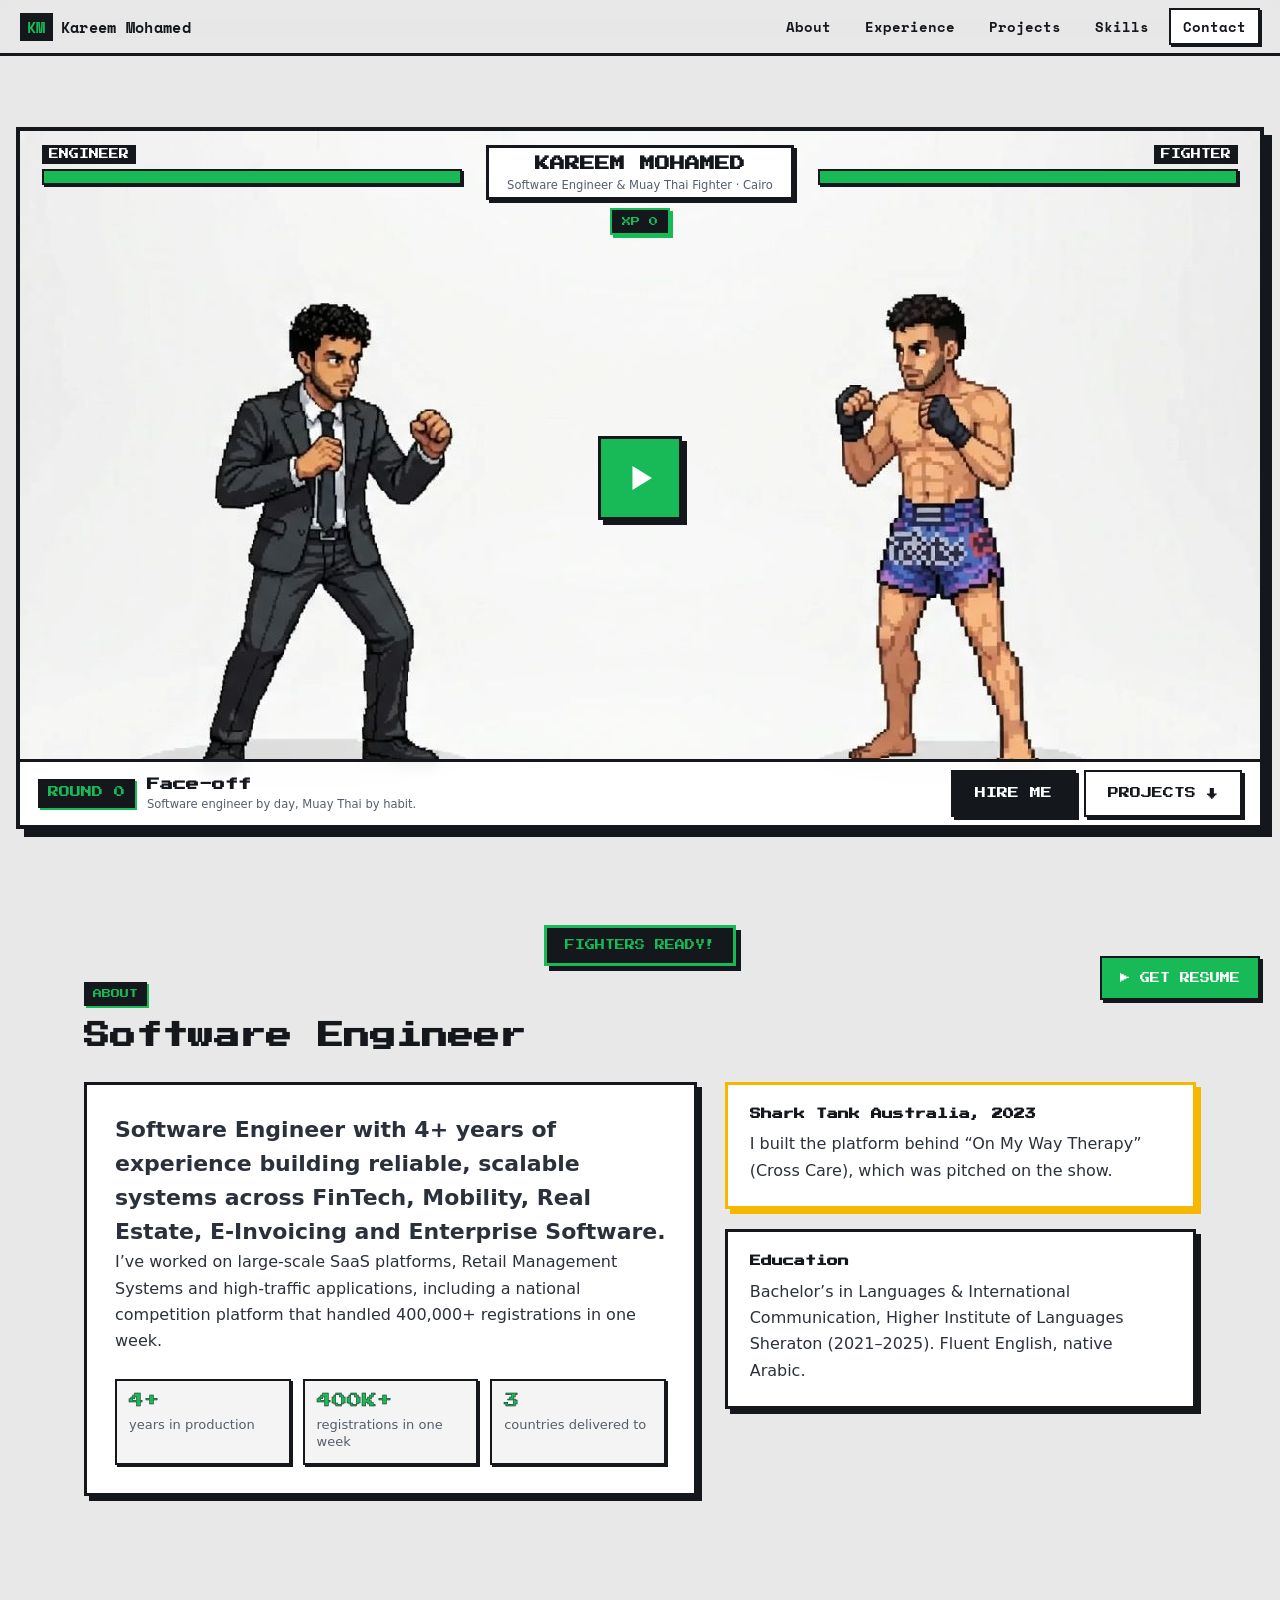
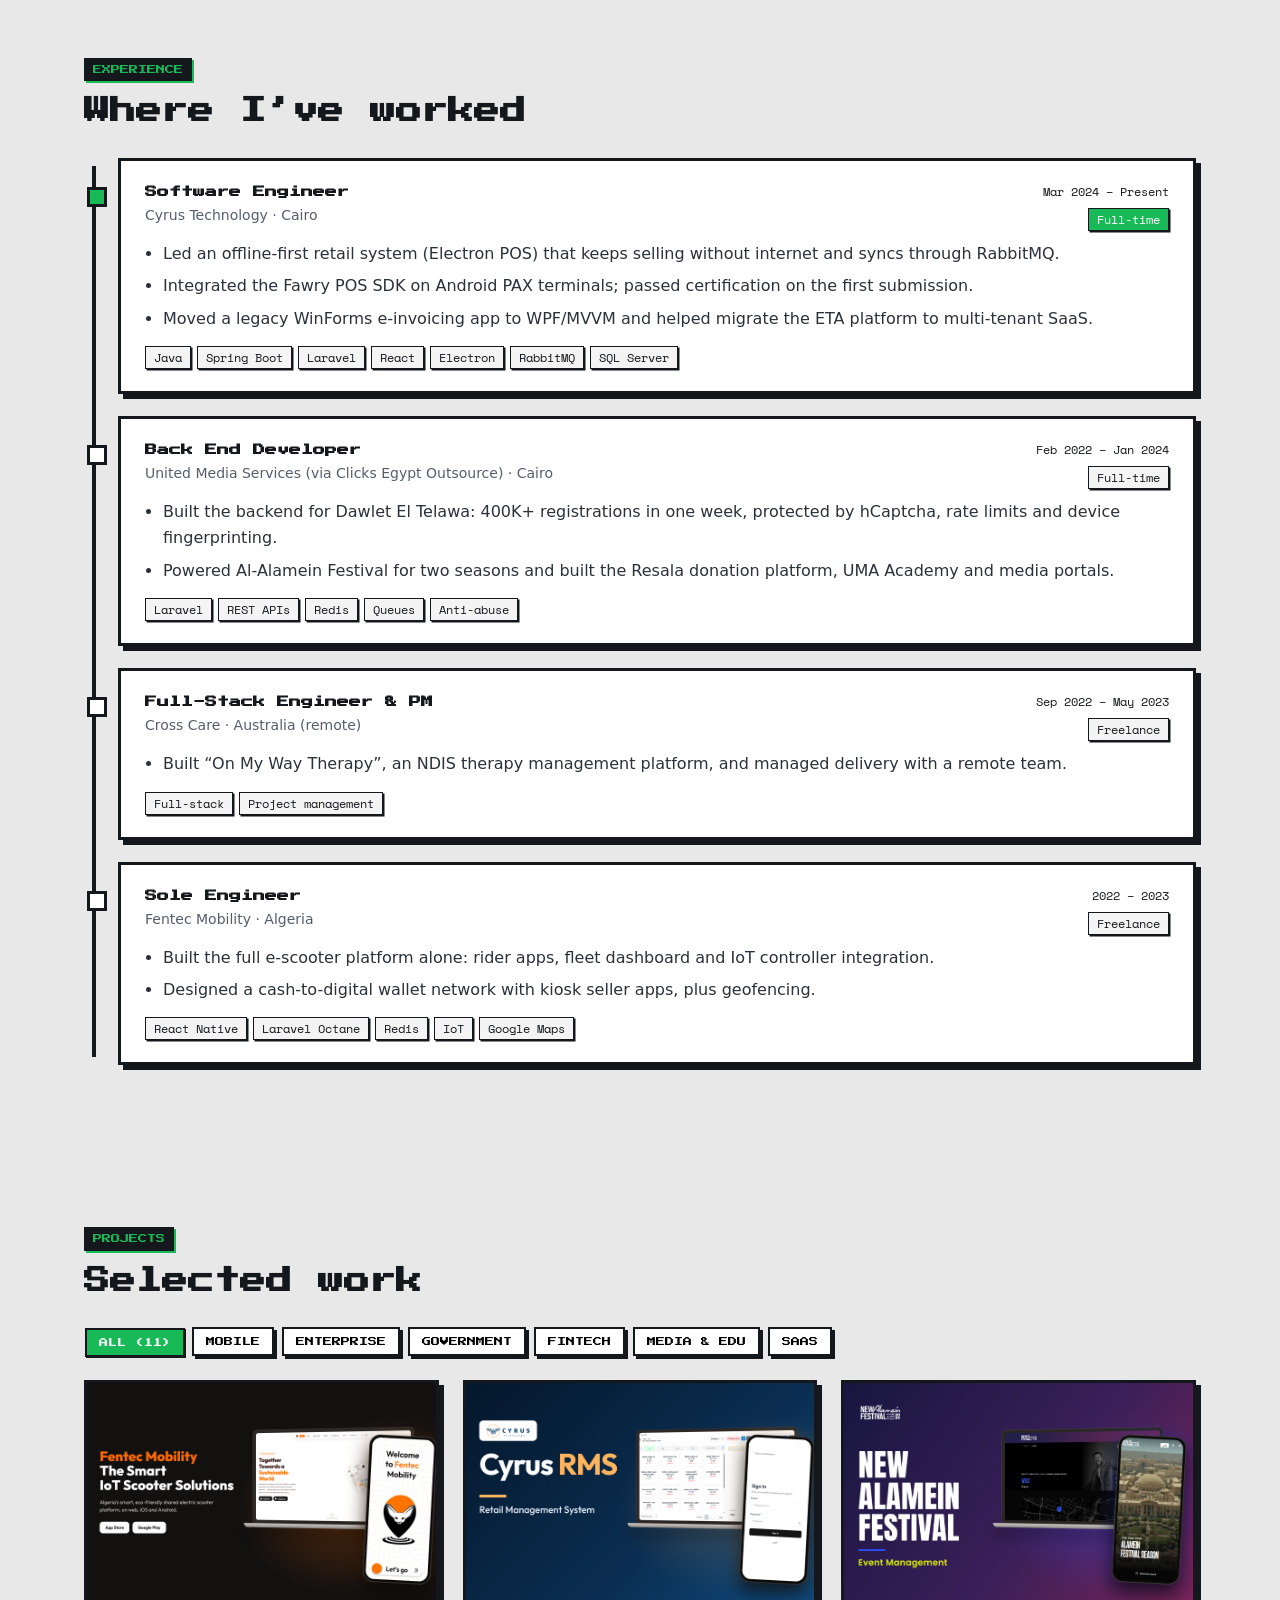
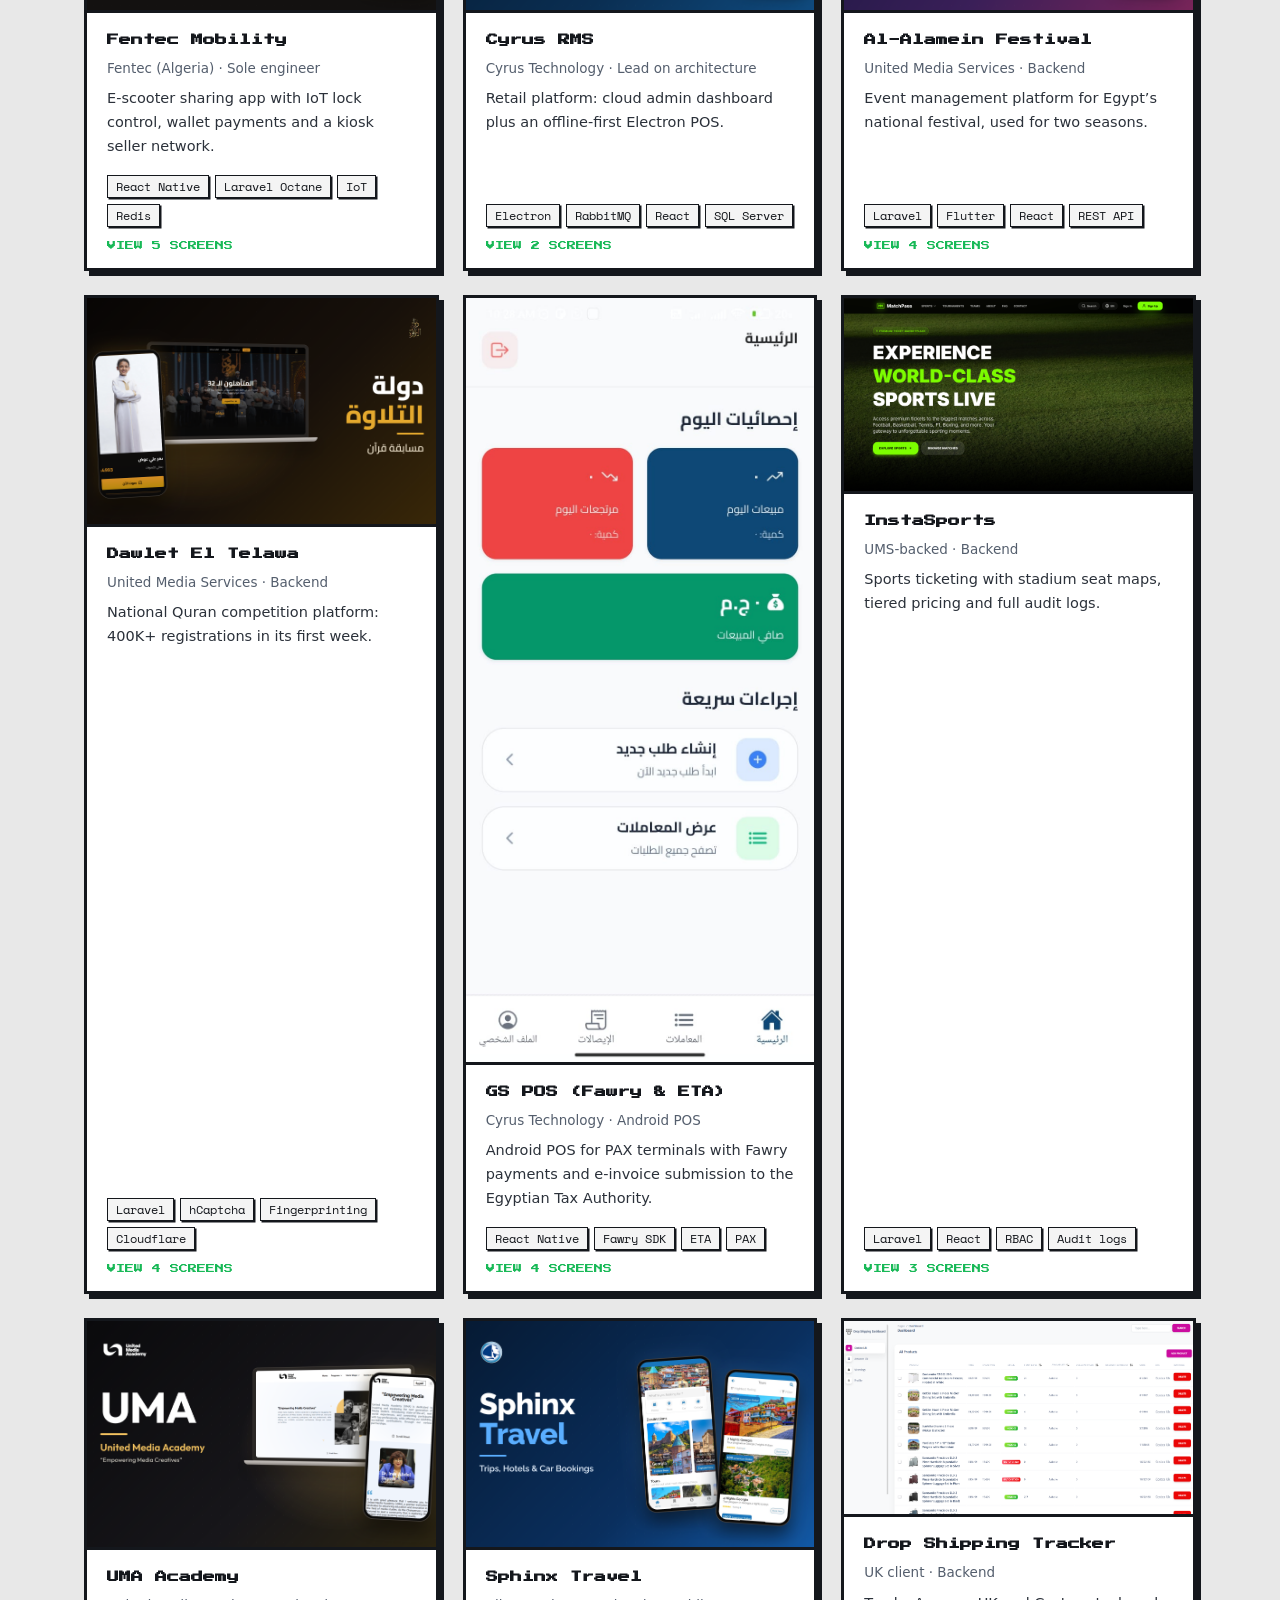
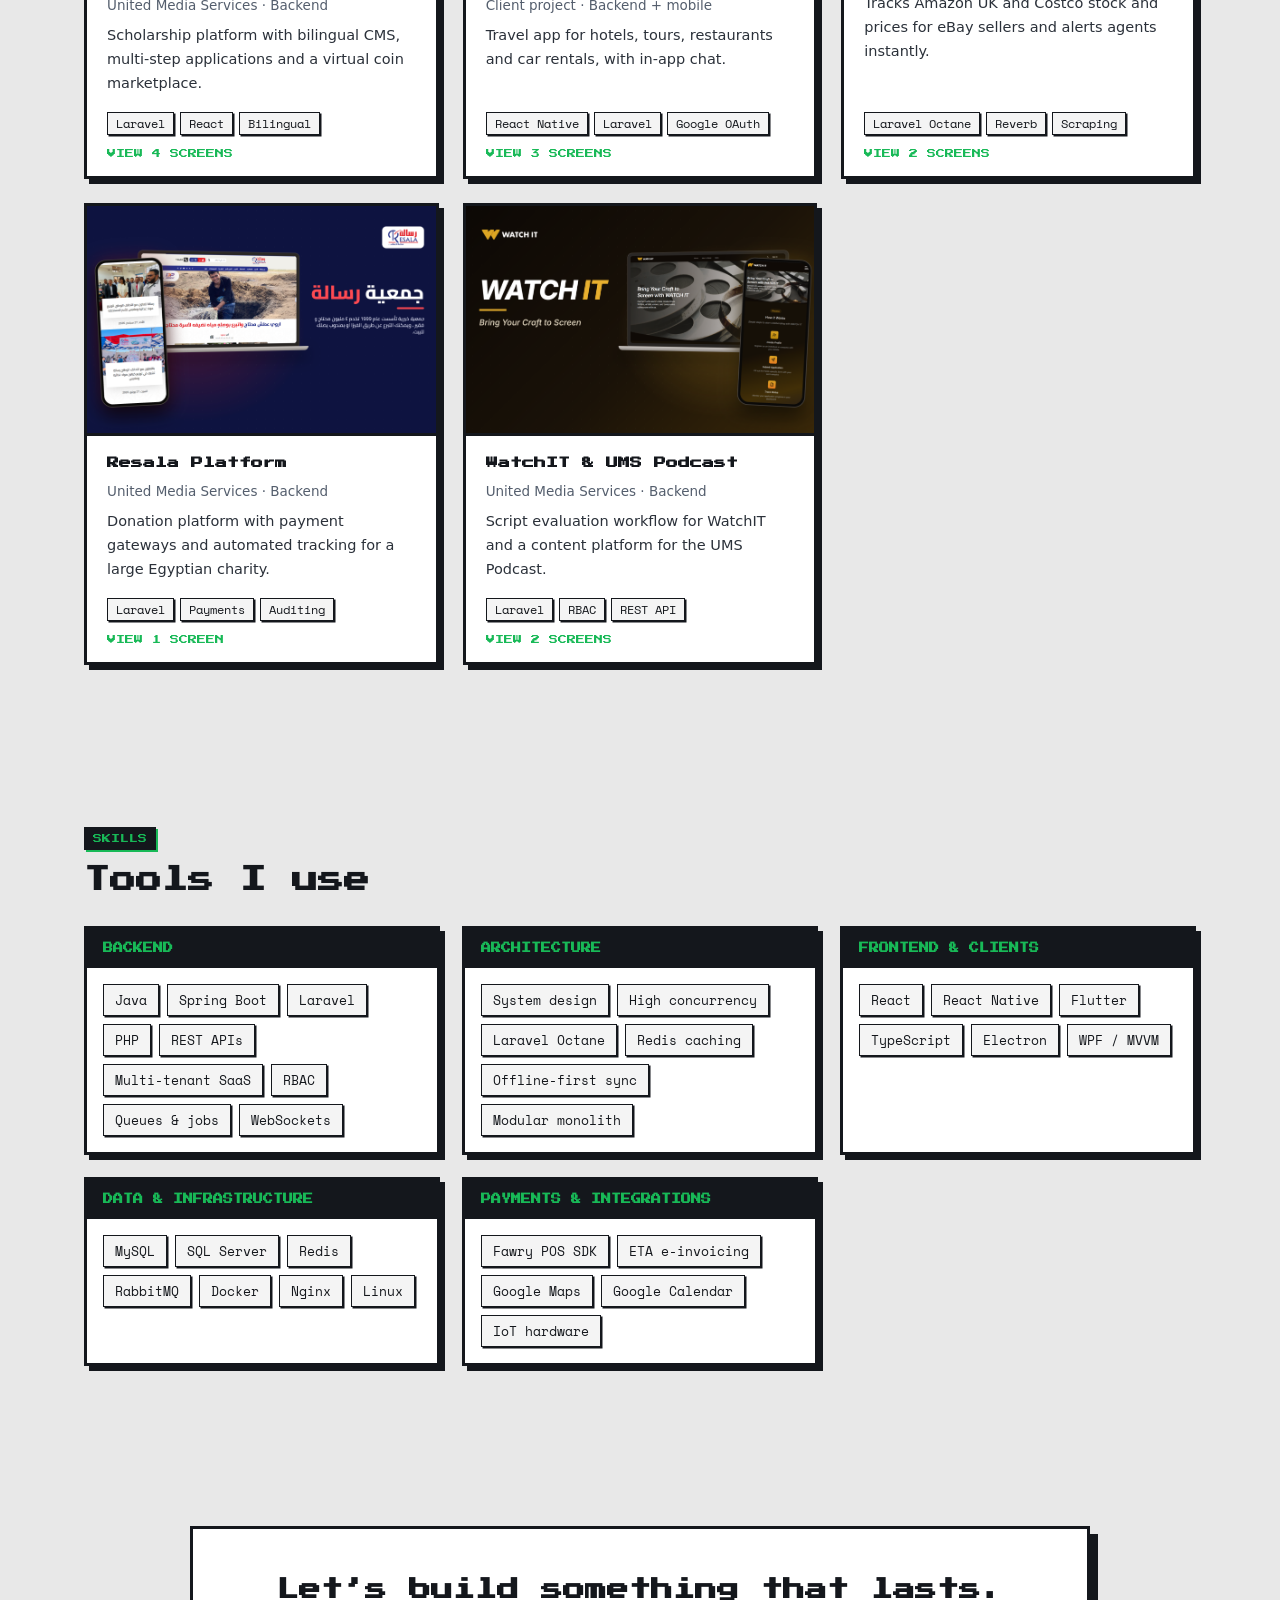
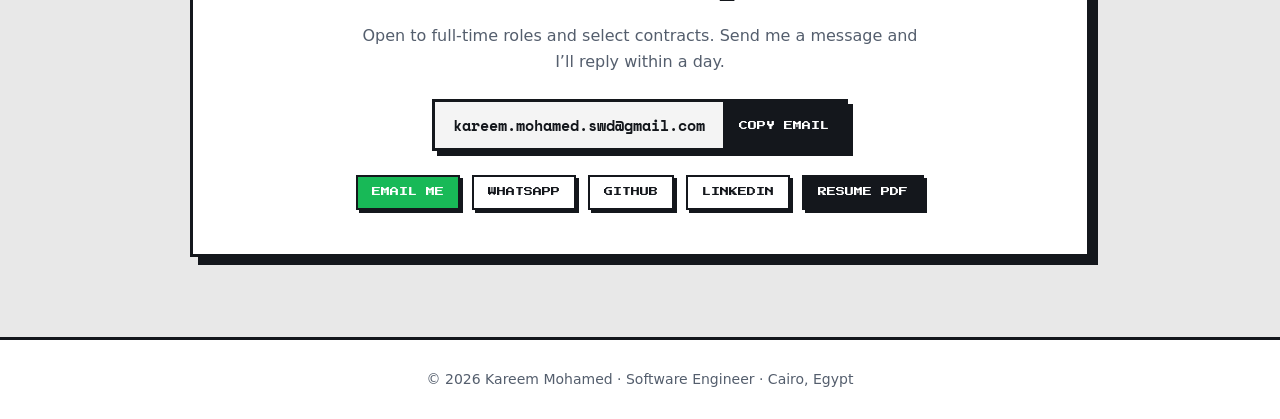
==== index.html @ d6235624 "first commit" ====
<!DOCTYPE html>
<html lang="en">
<head>
<meta charset="utf-8">
<meta name="viewport" content="width=device-width, initial-scale=1">
<title>Kareem Mohamed — Software Engineer</title>
<meta name="description" content="Kareem Mohamed — Software Engineer in Cairo. 4+ years building high-concurrency, offline-first, FinTech and SaaS systems.">
<meta property="og:type" content="website">
<meta property="og:title" content="Kareem Mohamed — Software Engineer">
<meta property="og:description" content="Reliable, scalable systems across FinTech, Mobility, E-Invoicing and Enterprise Software.">
<meta property="og:image" content="assets/thumbnails/fentec.png">
<meta name="twitter:card" content="summary_large_image">
<link rel="icon" href="data:image/svg+xml,%3Csvg xmlns='http://www.w3.org/2000/svg' viewBox='0 0 32 32'%3E%3Crect width='32' height='32' fill='%2314171c'/%3E%3Ctext x='16' y='22' font-size='16' font-family='monospace' font-weight='bold' fill='%2318b957' text-anchor='middle'%3EKM%3C/text%3E%3C/svg%3E">
<link rel="preconnect" href="https://fonts.googleapis.com">
<link rel="preconnect" href="https://fonts.gstatic.com" crossorigin>
<link href="https://fonts.googleapis.com/css2?family=Press+Start+2P&family=Space+Mono:wght@400;700&display=swap" rel="stylesheet">
<link rel="stylesheet" href="css/style.css">
</head>
<body>

<nav>
  <div class="nav-in">
    <a class="brand" href="#hero"><i>KM</i>Kareem Mohamed</a>
    <div class="links" id="links">
      <a href="#about">About</a><a href="#experience">Experience</a><a href="#projects">Projects</a><a href="#skills">Skills</a><a href="#contact">Contact</a>
    </div>
    <button class="menu-btn" id="menuBtn" aria-expanded="false" aria-controls="links">Menu</button>
  </div>
  <i id="prog"></i>
</nav>

<a id="fab" class="btn" href="Kareem_Mohamed_Resume.pdf" target="_blank" rel="noopener noreferrer">▶ GET RESUME</a>

<header class="hero" id="hero">
  <div class="screen" id="screen">
    <canvas id="cv" width="1280" height="720" aria-label="Pixel-art fight between a suited engineer and a Muay Thai fighter"></canvas>
    <canvas id="fx" width="1280" height="720"></canvas>
    <div class="loader" id="loader">
      <div class="loader-t px">LOADING ASSETS...</div>
      <div class="loader-bar"><i id="loaderFill"></i></div>
      <div class="loader-n px" id="loaderCount">0 / 70 FRAMES (0%)</div>
    </div>
    <div class="ov-top px">
      <div class="fh"><span class="hud-name">ENGINEER</span><div class="hb"><i id="he"></i></div></div>
      <div class="mid"><div class="char-title"><b>KAREEM MOHAMED</b><small>Software Engineer &amp; Muay Thai Fighter · Cairo</small></div><div class="xp px" id="xp">XP 0</div></div>
      <div class="fh r"><span class="hud-name">FIGHTER</span><div class="hb"><i id="hf"></i></div></div>
    </div>
    <button class="play" id="go" disabled aria-label="Start fight"><svg viewBox="0 0 24 24" aria-hidden="true"><path d="M7 4v16l13-8z" fill="currentColor"/></svg></button>
    <div class="deck">
      <div class="deck-story">
        <div class="round px" id="tag">READY</div>
        <div>
          <h2 class="story-t px" id="ct">Two sides. One person.</h2>
          <p class="story-d" id="cp">Press play to start the fight, or click the fighters.</p>
        </div>
      </div>
      <div class="deck-actions">
        <a class="btn dark" href="#contact">HIRE ME</a>
        <a class="btn alt" href="#projects">PROJECTS ↓</a>
      </div>
    </div>
  </div>
</header>
<div id="toast" class="px" role="status"></div>

<section id="about">
  <div class="tag-h px">ABOUT</div>
  <h2 class="t px">Software Engineer</h2>
  <div class="about">
    <div class="panel">
      <p class="lead">Software Engineer with 4+ years of experience building reliable, scalable systems across FinTech, Mobility, Real Estate, E-Invoicing and Enterprise Software.</p>
      <p>I’ve worked on large-scale SaaS platforms, Retail Management Systems and high-traffic applications, including a national competition platform that handled 400,000+ registrations in one week.</p>
      <div class="stats">
        <div class="stat"><b>4+</b><span>years in production</span></div>
        <div class="stat"><b>400K+</b><span>registrations in one week</span></div>
        <div class="stat"><b>3</b><span>countries delivered to</span></div>
      </div>
    </div>
    <div class="side">
      <div class="panel gold">
        <h3 class="px">Shark Tank Australia, 2023</h3>
        <p>I built the platform behind “On My Way Therapy” (Cross Care), which was pitched on the show.</p>
      </div>
      <div class="panel">
        <h3 class="px">Education</h3>
        <p>Bachelor’s in Languages &amp; International Communication, Higher Institute of Languages Sheraton (2021–2025). Fluent English, native Arabic.</p>
      </div>
    </div>
  </div>
</section>

<section id="experience">
  <div class="tag-h px">EXPERIENCE</div>
  <h2 class="t px">Where I’ve worked</h2>
  <div class="tl" id="timeline"></div>
</section>

<section id="projects">
  <div class="tag-h px">PROJECTS</div>
  <h2 class="t px">Selected work</h2>
  <div class="filters" id="filters"></div>
  <div class="grid" id="grid"></div>
</section>

<section id="skills">
  <div class="tag-h px">SKILLS</div>
  <h2 class="t px">Tools I use</h2>
  <div class="skills" id="skillsBox"></div>
</section>

<section id="contact">
  <div class="contact">
    <h2 class="px">Let’s build something that lasts.</h2>
    <p>Open to full-time roles and select contracts. Send me a message and I’ll reply within a day.</p>
    <div class="copy"><span id="emailVal">kareem.mohamed.swd@gmail.com</span><button id="copyBtn" onclick="copyEmail()">COPY EMAIL</button></div>
    <div class="cl">
      <a class="btn" href="mailto:kareem.mohamed.swd@gmail.com">EMAIL ME</a>
      <a class="btn alt" href="https://wa.me/201550552371" target="_blank" rel="noopener noreferrer">WHATSAPP</a>
      <a class="btn alt" href="https://github.com/kareem-kairossol-io" target="_blank" rel="noopener noreferrer">GITHUB</a>
      <a class="btn alt" href="https://linkedin.com/in/kareem-mohamed-b3b676261" target="_blank" rel="noopener noreferrer">LINKEDIN</a>
      <a class="btn dark" href="Kareem_Mohamed_Resume.pdf" target="_blank" rel="noopener noreferrer">RESUME PDF</a>
    </div>
  </div>
</section>

<footer>© 2026 Kareem Mohamed · Software Engineer · Cairo, Egypt</footer>

<div class="ov" id="modal" role="dialog" aria-modal="true" aria-labelledby="mTitle">
  <div class="mb">
    <div class="mt"><h3 class="px" id="mTitle"></h3><button class="mx" aria-label="Close" onclick="closeModal()">X</button></div>
    <div class="mbody">
      <div class="gal"><button class="nv p" aria-label="Previous" onclick="step(-1)">◀</button><img id="mImg" alt=""><button class="nv n" aria-label="Next" onclick="step(1)">▶</button></div>
      <div class="cap"><div id="mCap"></div><span id="mCount"></span></div>
      <div class="md" id="mDetails"></div>
    </div>
  </div>
</div>

<script src="js/script.js"></script>
</body>
</html>
---- css/style.css ----
/* ==========================================================================
   CSS Variables & Design Tokens
   ========================================================================== */
:root {
  --paper: #e8e8e8;
  --card: #fff;
  --soft: #f4f4f4;
  --ink: #14171c;
  --ink2: #2b313a;
  --green: #18b957;
  --gold: #f5b700;
  --red: #e23b3b;
  --mut: #545e6d;
  --b: 3px solid var(--ink);
  --s: 5px 5px 0 var(--ink);
  --sl: 8px 8px 0 var(--ink);

  /* Custom Cursors */
  --cur: url("data:image/svg+xml,%3Csvg xmlns='http://www.w3.org/2000/svg' width='26' height='26' viewBox='0 0 26 26'%3E%3Cpath d='M3 2L3 19 7.8 14.8 10.8 22 14 20.6 11 13.6 17.4 13.6Z' fill='%2314171c' stroke='%23fff' stroke-width='1.6' stroke-linejoin='round'/%3E%3C/svg%3E") 3 2, auto;
  --cur-p: url("data:image/svg+xml,%3Csvg xmlns='http://www.w3.org/2000/svg' width='26' height='26' viewBox='0 0 26 26'%3E%3Cpath d='M3 2L3 19 7.8 14.8 10.8 22 14 20.6 11 13.6 17.4 13.6Z' fill='%2318b957' stroke='%2314171c' stroke-width='1.6' stroke-linejoin='round'/%3E%3C/svg%3E") 3 2, pointer;
  --cur-g: url("data:image/svg+xml,%3Csvg xmlns='http://www.w3.org/2000/svg' width='48' height='48' viewBox='0 0 48 48'%3E%3Cpath d='M12 24C10 12 18 5 28 6 38 7 43 15 42 25 41 34 35 38 28 38L16 38C14 34 12 30 12 24Z' fill='%232b7fff' stroke='%2314171c' stroke-width='2.5' stroke-linejoin='round'/%3E%3Cpath d='M15 21C8 19 4 26 8 31 10 33 14 32 17 30Z' fill='%231e5fc4' stroke='%2314171c' stroke-width='2.5' stroke-linejoin='round'/%3E%3Cpath d='M22 13C30 11 37 15 38 23' fill='none' stroke='%238fbcff' stroke-width='2.5' stroke-linecap='round'/%3E%3Crect x='15' y='38' width='15' height='8' rx='2' fill='%23fff' stroke='%2314171c' stroke-width='2.5'/%3E%3Cpath d='M15 42H30' stroke='%23f5b700' stroke-width='2.5'/%3E%3C/svg%3E") 26 20, crosshair;
  --cur-g2: url("data:image/svg+xml,%3Csvg xmlns='http://www.w3.org/2000/svg' width='48' height='48' viewBox='0 0 48 48'%3E%3Cg stroke='%23f5b700' stroke-width='3' stroke-linecap='round'%3E%3Cpath d='M32 1V5M44 4L41 7M47 15H43M6 6L9 9'/%3E%3C/g%3E%3Cpath d='M12 24C10 12 18 5 28 6 38 7 43 15 42 25 41 34 35 38 28 38L16 38C14 34 12 30 12 24Z' fill='%232b7fff' stroke='%2314171c' stroke-width='2.5' stroke-linejoin='round'/%3E%3Cpath d='M15 21C8 19 4 26 8 31 10 33 14 32 17 30Z' fill='%231e5fc4' stroke='%2314171c' stroke-width='2.5' stroke-linejoin='round'/%3E%3Cpath d='M22 13C30 11 37 15 38 23' fill='none' stroke='%238fbcff' stroke-width='2.5' stroke-linecap='round'/%3E%3Crect x='15' y='38' width='15' height='8' rx='2' fill='%23fff' stroke='%2314171c' stroke-width='2.5'/%3E%3Cpath d='M15 42H30' stroke='%23f5b700' stroke-width='2.5'/%3E%3C/svg%3E") 26 20, crosshair;
  --cur-e: url("data:image/svg+xml,%3Csvg xmlns='http://www.w3.org/2000/svg' width='44' height='32' viewBox='0 0 44 32'%3E%3Crect x='1.5' y='1.5' width='41' height='29' rx='4' fill='%2314171c' stroke='%2318b957' stroke-width='2.5'/%3E%3Cg fill='none' stroke='%2318b957' stroke-width='3' stroke-linecap='round' stroke-linejoin='round'%3E%3Cpath d='M15 10L8 16 15 22'/%3E%3Cpath d='M29 10L36 16 29 22'/%3E%3Cpath d='M25 8L19 24'/%3E%3C/g%3E%3C/svg%3E") 22 16, crosshair;
  --cur-e2: url("data:image/svg+xml,%3Csvg xmlns='http://www.w3.org/2000/svg' width='44' height='32' viewBox='0 0 44 32'%3E%3Crect x='1.5' y='1.5' width='41' height='29' rx='4' fill='%2318b957' stroke='%2314171c' stroke-width='2.5'/%3E%3Cg fill='none' stroke='%2314171c' stroke-width='3' stroke-linecap='round' stroke-linejoin='round'%3E%3Cpath d='M15 10L8 16 15 22'/%3E%3Cpath d='M29 10L36 16 29 22'/%3E%3Cpath d='M25 8L19 24'/%3E%3C/g%3E%3C/svg%3E") 22 16, crosshair;
}

/* ==========================================================================
   Base & Reset
   ========================================================================== */
*,
*::before,
*::after {
  box-sizing: border-box;
}

html {
  scroll-behavior: smooth;
  scroll-padding-top: 70px;
}

body {
  margin: 0;
  background: var(--paper);
  color: var(--ink);
  font: 16px/1.65 system-ui, -apple-system, "Segoe UI", Roboto, Arial, sans-serif;
  overflow-x: hidden;
}

.px {
  font-family: "Press Start 2P", ui-monospace, monospace;
  line-height: 1.5;
}

a:focus-visible,
button:focus-visible,
[tabindex]:focus-visible {
  outline: 3px solid var(--green);
  outline-offset: 3px;
}

@media (prefers-reduced-motion: reduce) {
  * {
    animation: none !important;
    transition: none !important;
    scroll-behavior: auto !important;
  }
}

html,
body {
  cursor: var(--cur);
}

a,
button,
.btn,
.fbtn,
.pc,
.nv,
.mx,
.menu-btn,
.copy button {
  cursor: var(--cur-p);
}

/* ==========================================================================
   Navigation
   ========================================================================== */
nav {
  position: fixed;
  inset: 0 0 auto 0;
  height: 56px;
  z-index: 100;
  background: rgba(232, 232, 232, 0.96);
  backdrop-filter: blur(8px);
  border-bottom: var(--b);
}

.nav-in {
  max-width: 1280px;
  margin: 0 auto;
  padding: 0 20px;
  height: 100%;
  display: flex;
  align-items: center;
  justify-content: space-between;
}

.brand {
  font: 700 15px "Space Mono", monospace;
  color: var(--ink);
  text-decoration: none;
  letter-spacing: 0.3px;
}

.brand i {
  font-style: normal;
  background: var(--ink);
  color: var(--green);
  padding: 3px 7px;
  margin-right: 8px;
}

.links {
  display: flex;
  gap: 6px;
}

.links a {
  font: 700 14px "Space Mono", monospace;
  color: var(--ink);
  text-decoration: none;
  padding: 6px 12px;
  border: 2px solid transparent;
  transition: background 0.15s, box-shadow 0.15s, border-color 0.15s;
}

.links a:hover {
  border-color: var(--ink);
  background: #fff;
  box-shadow: 2px 2px 0 var(--ink);
}

.links a.active {
  border-color: var(--ink);
  background: #fff;
  box-shadow: 2px 2px 0 var(--ink);
}

.menu-btn {
  display: none;
  font: 700 13px "Space Mono", monospace;
  background: #fff;
  border: 2px solid var(--ink);
  box-shadow: 2px 2px 0 var(--ink);
  padding: 6px 12px;
  cursor: pointer;
}

#prog {
  position: absolute;
  left: 0;
  bottom: -3px;
  height: 3px;
  width: 0;
  background: var(--green);
  z-index: 2;
}

/* ==========================================================================
   Buttons
   ========================================================================== */
.btn {
  display: inline-flex;
  align-items: center;
  justify-content: center;
  padding: 9px 14px;
  background: var(--green);
  color: #fff;
  border: 2px solid var(--ink);
  box-shadow: 3px 3px 0 var(--ink);
  text-decoration: none;
  font: 9px/1.4 "Press Start 2P", monospace;
  cursor: pointer;
  white-space: nowrap;
  transition: transform 0.1s, box-shadow 0.1s;
}

.btn:hover {
  transform: translate(2px, 2px);
  box-shadow: 1px 1px 0 var(--ink);
}

.btn:active,
.fbtn:active {
  transform: translate(3px, 3px);
  box-shadow: 0 0 0 var(--ink);
}

.btn.idle {
  animation: pl 1s ease-in-out infinite alternate;
}

@keyframes pl {
  from {
    box-shadow: 2px 2px 0 var(--ink);
  }
  to {
    box-shadow: 4px 4px 0 var(--green);
    transform: translateY(-1px);
  }
}

.btn.alt {
  background: #fff;
  color: var(--ink);
}

.btn.dark {
  background: var(--ink);
}

.btn.audio {
  background: #23272e;
}

.btn.audio.muted {
  opacity: 0.7;
}

.btn:disabled {
  opacity: 0.7;
  cursor: wait;
}

/* Floating Resume Button */
#fab {
  position: fixed;
  right: 20px;
  bottom: 20px;
  z-index: 200;
  font-size: 10px;
  padding: 13px 18px;
  transform: translateY(120px);
  transition: transform 0.3s cubic-bezier(0.2, 1.3, 0.4, 1);
}

#fab.show {
  transform: none;
}

#fab.show:hover {
  transform: translate(2px, 2px);
}

/* ==========================================================================
   Hero Section
   ========================================================================== */
.hero {
  margin-top: 56px;
  height: calc(100dvh - 56px);
  padding: 10px 16px;
  display: flex;
  align-items: center;
  justify-content: center;
  overflow: hidden;
}

.screen {
  position: relative;
  width: 100%;
  max-width: min(1280px, calc((100dvh - 80px) * 16 / 9));
  aspect-ratio: 16/9;
  border: 4px solid var(--ink);
  box-shadow: var(--sl);
  background: #dedede;
  overflow: hidden;
  line-height: 0;
}

.screen.shake {
  animation: sh 0.35s;
}

@keyframes sh {
  20% { transform: translate(-6px, 3px); }
  40% { transform: translate(6px, -3px); }
  60% { transform: translate(-4px, -2px); }
  80% { transform: translate(3px, 3px); }
}

.screen.fighter {
  cursor: var(--cur-g);
}

.screen.fighter.punch {
  cursor: var(--cur-g2);
}

.screen.engineer {
  cursor: var(--cur-e);
}

.screen.engineer.punch {
  cursor: var(--cur-e2);
}

canvas#cv {
  width: 100%;
  height: 100%;
  display: block;
  image-rendering: pixelated;
}

canvas#fx {
  position: absolute;
  inset: 0;
  width: 100%;
  height: 100%;
  pointer-events: none;
}

/* Loader */
.loader {
  position: absolute;
  inset: 0;
  z-index: 30;
  background: rgba(20, 23, 28, 0.92);
  display: flex;
  flex-direction: column;
  align-items: center;
  justify-content: center;
  gap: 16px;
  color: #fff;
  transition: opacity 0.35s, visibility 0.35s;
}

.loader.hidden {
  opacity: 0;
  visibility: hidden;
  pointer-events: none;
}

.loader-t {
  font-size: clamp(11px, 1.4vw, 16px);
  color: var(--green);
}

.loader-bar {
  width: min(380px, 75%);
  height: 16px;
  border: 3px solid #fff;
  background: #000;
  overflow: hidden;
}

.loader-bar i {
  display: block;
  height: 100%;
  width: 0;
  background: var(--green);
  transition: width 0.15s;
}

.loader-n {
  font-size: 10px;
  color: #dedede;
}

/* HUD Overlay Top */
.ov-top {
  position: absolute;
  inset: 0 0 auto 0;
  z-index: 5;
  padding: clamp(6px, 1.2vw, 14px) clamp(10px, 1.8vw, 22px);
  display: grid;
  grid-template-columns: 1fr auto 1fr;
  gap: clamp(8px, 2vw, 24px);
  align-items: start;
  font-size: clamp(8px, 0.95vw, 11px);
  pointer-events: none;
  cursor: var(--cur);
}

.fh {
  display: flex;
  flex-direction: column;
  gap: 5px;
}

.fh.r {
  text-align: right;
}

.hud-name {
  display: inline-block;
  align-self: flex-start;
  background: var(--ink);
  color: #fff;
  padding: 2px 7px;
  font-size: clamp(8px, 0.85vw, 10px);
}

.fh.r .hud-name {
  align-self: flex-end;
}

.hb {
  height: clamp(10px, 1.4vw, 16px);
  border: 2px solid var(--ink);
  background: #fff;
  box-shadow: 2px 2px 0 var(--ink);
  overflow: hidden;
}

.hb i {
  display: block;
  height: 100%;
  width: 100%;
  background: var(--green);
  transition: width 0.25s, background 0.25s;
}

.mid {
  display: flex;
  flex-direction: column;
  align-items: center;
  gap: 8px;
}

.mid .xp {
  background: var(--ink);
  color: var(--green);
  border-color: var(--green);
  box-shadow: 3px 3px 0 var(--green);
  padding: 5px 10px;
}

.char-title {
  text-align: center;
  background: rgba(255, 255, 255, 0.95);
  border: 3px solid var(--ink);
  padding: 5px clamp(8px, 1.4vw, 18px);
  box-shadow: 3px 3px 0 var(--ink);
}

.char-title b {
  font-size: clamp(9px, 1.2vw, 15px);
  display: block;
}

.char-title small {
  display: block;
  font: clamp(10px, 0.9vw, 12px) system-ui, sans-serif;
  color: var(--mut);
  margin-top: 2px;
}

/* Play Button */
.play {
  position: absolute;
  left: 50%;
  top: 50%;
  translate: -50% -50%;
  z-index: 14;
  width: clamp(56px, 7vw, 84px);
  aspect-ratio: 1;
  display: flex;
  align-items: center;
  justify-content: center;
  padding: 0;
  background: var(--green);
  color: #fff;
  border: 3px solid var(--ink);
  box-shadow: 5px 5px 0 var(--ink);
  transition: transform 0.12s, box-shadow 0.12s, opacity 0.25s, visibility 0.25s;
}

.play svg {
  width: 46%;
  height: 46%;
}

.play:hover {
  transform: scale(1.08);
}

.play:active {
  transform: scale(0.96);
  box-shadow: 2px 2px 0 var(--ink);
}

.play.hide {
  opacity: 0;
  visibility: hidden;
  pointer-events: none;
}

.play:disabled {
  opacity: 0.7;
}

/* Comic Bubbles */
.bub {
  position: absolute;
  background: #fff;
  border: 3px solid var(--ink);
  box-shadow: 3px 3px 0 var(--ink);
  padding: 5px 9px;
  font-size: 9px;
  line-height: 1.4;
  transform: translate(-50%, -130%);
  pointer-events: none;
  z-index: 20;
  animation: bb 1.2s forwards;
  white-space: nowrap;
}

@keyframes bb {
  80% {
    opacity: 1;
  }
  to {
    opacity: 0;
    margin-top: -18px;
  }
}

/* Deck */
.deck {
  position: absolute;
  inset: auto 0 0 0;
  z-index: 15;
  background: rgba(255, 255, 255, 0.95);
  backdrop-filter: blur(6px);
  border-top: 3px solid var(--ink);
  padding: 8px clamp(8px, 1.4vw, 18px);
  display: flex;
  justify-content: space-between;
  align-items: center;
  gap: 12px;
  line-height: 1.4;
  cursor: var(--cur);
}

.deck-story {
  display: flex;
  gap: 12px;
  align-items: center;
  min-width: 0;
}

.round {
  flex: none;
  background: var(--ink);
  color: var(--green);
  padding: 6px 10px;
  font-size: clamp(8px, 0.95vw, 11px);
  box-shadow: 2px 2px 0 var(--green);
  animation: tg 0.35s cubic-bezier(0.2, 1.4, 0.4, 1);
}

@keyframes tg {
  from {
    transform: scale(0.7);
    opacity: 0;
  }
}

.story-t {
  margin: 0;
  font-size: clamp(9px, 1.1vw, 13px);
  white-space: nowrap;
  overflow: hidden;
  text-overflow: ellipsis;
}

.story-d {
  margin: 2px 0 0;
  font-size: clamp(11px, 0.9vw, 13px);
  color: var(--mut);
  white-space: nowrap;
  overflow: hidden;
  text-overflow: ellipsis;
}

.deck-actions {
  display: flex;
  gap: 8px;
  align-items: center;
  flex: none;
}

.deck-actions .btn {
  font-size: 11px;
  padding: 14px 22px;
}

.xp {
  background: #fff;
  border: 2px solid var(--ink);
  box-shadow: 3px 3px 0 var(--ink);
  padding: 7px 10px;
  font-size: 9px;
  white-space: nowrap;
}

/* Toast */
#toast {
  position: fixed;
  left: 50%;
  bottom: 24px;
  transform: translateX(-50%) translateY(90px);
  background: var(--ink);
  color: var(--green);
  border: 3px solid var(--green);
  box-shadow: var(--s);
  padding: 10px 18px;
  font-size: 10px;
  z-index: 9999;
  transition: transform 0.25s;
  white-space: nowrap;
  pointer-events: none;
}

#toast.on {
  transform: translateX(-50%);
}

/* ==========================================================================
   Common Section Styles
   ========================================================================== */
section {
  max-width: 1160px;
  margin: 0 auto;
  padding: 80px 24px;
}

.tag-h {
  display: inline-block;
  background: var(--ink);
  color: var(--green);
  padding: 5px 9px;
  font-size: 9px;
  margin-bottom: 12px;
  box-shadow: 2px 2px 0 var(--green);
}

h2.t {
  font-size: clamp(18px, 2.4vw, 26px);
  margin: 0 0 28px;
  line-height: 1.4;
}

.chip {
  display: inline-block;
  background: var(--soft);
  border: 1.5px solid var(--ink);
  box-shadow: 1.5px 1.5px 0 var(--ink);
  padding: 2px 8px;
  font: 12px "Space Mono", monospace;
  transition: background 0.12s, color 0.12s, transform 0.12s;
}

.chip:hover {
  background: var(--green);
  color: #fff;
  transform: translateY(-2px);
}

.chip.g {
  background: var(--green);
  color: #fff;
}

.chip.y {
  background: var(--gold);
}

/* Scroll Reveals */
.rv {
  opacity: 0;
}

.rv.in {
  opacity: 1;
  animation: rvIn 0.6s cubic-bezier(0.2, 0.7, 0.2, 1) backwards;
  animation-delay: var(--d, 0ms);
}

@keyframes rvIn {
  from {
    opacity: 0;
    transform: translateY(24px);
  }
}

/* ==========================================================================
   About Section
   ========================================================================== */
.about {
  display: grid;
  grid-template-columns: 1.3fr 1fr;
  gap: 28px;
  align-items: start;
}

.panel {
  background: #fff;
  border: var(--b);
  box-shadow: var(--s);
  padding: 28px;
  transition: transform 0.15s, box-shadow 0.15s;
}

.panel:hover {
  transform: translate(-2px, -2px);
  box-shadow: var(--sl);
}

.lead {
  font-size: clamp(18px, 2vw, 22px);
  line-height: 1.55;
  font-weight: 600;
  margin: 0 0 14px;
}

.panel p {
  margin: 0;
  color: var(--ink2);
}

.stats {
  display: grid;
  grid-template-columns: repeat(3, 1fr);
  gap: 12px;
  margin-top: 24px;
}

.stat {
  border: 2px solid var(--ink);
  box-shadow: 2px 2px 0 var(--ink);
  padding: 12px;
  background: var(--soft);
  transition: transform 0.15s, box-shadow 0.15s;
}

.stat:hover {
  transform: translate(-2px, -2px) rotate(-1deg);
  box-shadow: 4px 4px 0 var(--ink);
}

.stat b {
  display: block;
  font: 15px "Press Start 2P", monospace;
  color: var(--green);
  -webkit-text-stroke: 0.5px var(--ink);
}

.stat span {
  font-size: 13px;
  color: var(--mut);
  display: block;
  margin-top: 8px;
  line-height: 1.35;
}

.side {
  display: flex;
  flex-direction: column;
  gap: 20px;
}

.side .panel {
  padding: 22px;
}

.side h3 {
  margin: 0 0 8px;
  font-size: 11px;
}

.side .gold {
  border-color: var(--gold);
  box-shadow: 5px 5px 0 var(--gold);
}

.side .gold:hover {
  box-shadow: 8px 8px 0 var(--gold);
}

/* ==========================================================================
   Experience Section (Timeline)
   ========================================================================== */
.tl {
  position: relative;
  display: flex;
  flex-direction: column;
  gap: 22px;
  padding-left: 34px;
}

.tl::before {
  content: "";
  position: absolute;
  left: 8px;
  top: 8px;
  bottom: 8px;
  width: 4px;
  background: var(--ink);
}

.job {
  position: relative;
  background: #fff;
  border: var(--b);
  box-shadow: var(--s);
  padding: 22px 24px;
  transition: transform 0.15s, box-shadow 0.15s;
}

.job:hover {
  transform: translate(-3px, -3px);
  box-shadow: var(--sl);
}

.job::before {
  content: "";
  position: absolute;
  left: -34px;
  top: 26px;
  width: 20px;
  height: 20px;
  background: #fff;
  border: var(--b);
  transition: transform 0.2s, background 0.2s;
}

.job:hover::before {
  transform: scale(1.2) rotate(45deg);
  background: var(--green);
}

.job.now::before {
  background: var(--green);
}

.job-top {
  display: flex;
  justify-content: space-between;
  gap: 12px;
  flex-wrap: wrap;
  margin-bottom: 10px;
}

.job h3 {
  margin: 0;
  font-size: 12px;
  line-height: 1.6;
}

.job .co {
  color: var(--mut);
  font-size: 14px;
  margin-top: 2px;
}

.job .when {
  font: 12px "Space Mono", monospace;
  text-align: right;
}

.job .when .chip {
  margin-top: 8px;
}

.job ul {
  margin: 10px 0 14px;
  padding-left: 18px;
  color: var(--ink2);
}

.job li {
  margin-bottom: 6px;
}

.job .chips {
  display: flex;
  flex-wrap: wrap;
  gap: 6px;
}

/* ==========================================================================
   Projects Section
   ========================================================================== */
.filters {
  display: flex;
  flex-wrap: wrap;
  gap: 8px;
  margin-bottom: 24px;
}

.fbtn {
  background: #fff;
  border: 2px solid var(--ink);
  box-shadow: 3px 3px 0 var(--ink);
  padding: 8px 12px;
  font: 9px "Press Start 2P", monospace;
  cursor: pointer;
}

.fbtn:hover,
.fbtn.active {
  background: var(--green);
  color: #fff;
  transform: translate(1px, 1px);
  box-shadow: 1px 1px 0 var(--ink);
}

.grid {
  display: grid;
  grid-template-columns: repeat(auto-fill, minmax(320px, 1fr));
  gap: 24px;
}

.pc {
  background: #fff;
  border: var(--b);
  box-shadow: var(--s);
  display: flex;
  flex-direction: column;
  text-align: left;
  padding: 0;
  font: inherit;
  color: inherit;
  cursor: pointer;
  transition: transform 0.15s, box-shadow 0.15s;
}

.pc:hover {
  transform: translate(-3px, -3px);
  box-shadow: var(--sl);
}

.thumb {
  background: #1a1e24;
  border-bottom: var(--b);
  position: relative;
  overflow: hidden;
}

.thumb img {
  width: 100%;
  height: 100%;
  object-fit: cover;
  object-position: top center;
  transition: transform 0.4s ease;
}

.pc:hover .thumb img {
  transform: scale(1.06);
}

.thumb .chip {
  position: absolute;
  top: 10px;
  left: 10px;
}

.pb {
  padding: 18px 20px;
  display: flex;
  flex-direction: column;
  gap: 8px;
  flex: 1;
}

.pb h3 {
  margin: 0;
  font-size: 12px;
  line-height: 1.5;
}

.role {
  font-size: 13.5px;
  color: var(--mut);
}

.pb p {
  margin: 0;
  font-size: 14.5px;
  color: var(--ink2);
}

.pb .chips {
  display: flex;
  flex-wrap: wrap;
  gap: 6px;
  margin-top: auto;
  padding-top: 8px;
}

.more {
  font: 9px "Press Start 2P", monospace;
  color: var(--green);
  margin-top: 6px;
  transition: letter-spacing 0.2s;
}

.pc:hover .more {
  letter-spacing: 1.5px;
}

/* ==========================================================================
   Skills Section
   ========================================================================== */
.skills {
  display: grid;
  grid-template-columns: repeat(auto-fit, minmax(300px, 1fr));
  gap: 22px;
}

.cart {
  background: #fff;
  border: var(--b);
  box-shadow: var(--s);
  transition: transform 0.15s, box-shadow 0.15s;
}

.cart:hover {
  transform: translate(-2px, -2px);
  box-shadow: var(--sl);
}

.cart h3 {
  margin: 0;
  background: var(--ink);
  color: var(--green);
  padding: 12px 16px;
  font-size: 10px;
}

.cart div {
  padding: 16px;
  display: flex;
  flex-wrap: wrap;
  gap: 8px;
}

.cart .chip {
  padding: 5px 11px;
  font-size: 13px;
}

/* ==========================================================================
   Contact Section & Footer
   ========================================================================== */
.contact {
  background: #fff;
  border: var(--b);
  box-shadow: var(--sl);
  padding: 44px 28px;
  text-align: center;
  max-width: 900px;
  margin: 0 auto;
}

.contact h2 {
  font-size: clamp(16px, 2vw, 22px);
  line-height: 1.6;
  margin: 0 0 14px;
}

.contact p {
  max-width: 560px;
  margin: 0 auto 24px;
  color: var(--mut);
}

.copy {
  display: inline-flex;
  border: var(--b);
  box-shadow: var(--s);
  margin-bottom: 24px;
  max-width: 100%;
}

.copy span {
  padding: 12px 18px;
  font: 700 15px "Space Mono", monospace;
  background: var(--soft);
  user-select: all;
  overflow-wrap: anywhere;
}

.copy button {
  background: var(--ink);
  color: #fff;
  border: 0;
  padding: 12px 16px;
  font: 9px "Press Start 2P", monospace;
  cursor: pointer;
}

.copy button:hover {
  background: var(--green);
}

.cl {
  display: flex;
  justify-content: center;
  flex-wrap: wrap;
  gap: 12px;
}

footer {
  border-top: var(--b);
  background: #fff;
  padding: 28px 20px;
  text-align: center;
  color: var(--mut);
  font-size: 14px;
}

/* ==========================================================================
   Project Details Modal
   ========================================================================== */
.ov {
  position: fixed;
  inset: 0;
  z-index: 900;
  background: rgba(20, 23, 28, 0.85);
  display: flex;
  align-items: center;
  justify-content: center;
  padding: 20px;
  opacity: 0;
  visibility: hidden;
  transition: opacity 0.2s, visibility 0.2s;
}

.ov.on {
  opacity: 1;
  visibility: visible;
}

.mb {
  background: #fff;
  border: 4px solid var(--ink);
  box-shadow: var(--sl);
  max-width: 940px;
  width: 100%;
  max-height: 90dvh;
  display: flex;
  flex-direction: column;
  overflow: hidden;
}

.mt {
  background: var(--ink);
  padding: 10px 16px;
  display: flex;
  justify-content: space-between;
  align-items: center;
  gap: 12px;
}

.mt h3 {
  margin: 0;
  font-size: 10px;
  color: var(--green);
  line-height: 1.6;
}

.mx {
  background: var(--red);
  color: #fff;
  border: 2px solid #fff;
  width: 30px;
  height: 30px;
  cursor: pointer;
  font: 10px "Press Start 2P", monospace;
}

.mbody {
  padding: 18px;
  overflow-y: auto;
  display: flex;
  flex-direction: column;
  gap: 14px;
}

.gal {
  background: #1a1e24;
  border: var(--b);
  position: relative;
  min-height: 240px;
  max-height: 460px;
  display: flex;
  align-items: center;
  justify-content: center;
  overflow: hidden;
}

.gal img {
  max-width: 100%;
  max-height: 460px;
  object-fit: contain;
}

.nv {
  position: absolute;
  top: 50%;
  transform: translateY(-50%);
  background: #fff;
  border: 2px solid var(--ink);
  box-shadow: 2px 2px 0 var(--ink);
  width: 38px;
  height: 38px;
  cursor: pointer;
  font-size: 12px;
}

.nv:hover {
  background: var(--green);
  color: #fff;
}

.nv.p {
  left: 10px;
}

.nv.n {
  right: 10px;
}

.cap {
  display: flex;
  justify-content: space-between;
  gap: 12px;
  background: var(--soft);
  border: 2px solid var(--ink);
  padding: 9px 14px;
  font-weight: 600;
  font-size: 14px;
}

.cap span {
  font: 9px "Press Start 2P", monospace;
  color: var(--mut);
  flex: none;
  align-self: center;
}

.md p {
  margin: 0;
  color: var(--ink2);
}

.md h4 {
  font: 10px "Press Start 2P", monospace;
  margin: 0 0 8px;
  line-height: 1.6;
}

/* ==========================================================================
   Responsive Media Queries
   ========================================================================== */
@media (max-width: 960px) {
  .about {
    grid-template-columns: 1fr;
  }
  .deck {
    flex-direction: column;
    align-items: stretch;
    gap: 8px;
  }
  .deck-actions {
    justify-content: center;
  }
  .story-t,
  .story-d {
    white-space: normal;
  }
}

@media (max-width: 768px) {
  .menu-btn {
    display: block;
  }
  .links {
    display: none;
    position: absolute;
    top: 56px;
    left: 0;
    right: 0;
    flex-direction: column;
    gap: 0;
    background: #fff;
    border-bottom: var(--b);
    padding: 8px 20px;
  }
  .links.open {
    display: flex;
  }
  .links a {
    padding: 12px 4px;
  }
  .char-title small {
    display: none;
  }
  .btn {
    font-size: 8px;
    padding: 7px 10px;
  }
  .deck-actions .btn {
    font-size: 9px;
    padding: 11px 14px;
  }
  .grid {
    grid-template-columns: 1fr;
  }
  .stats {
    grid-template-columns: 1fr;
  }
  .copy {
    flex-direction: column;
    width: 100%;
  }
  .job .when {
    text-align: left;
  }
  #fab {
    right: 12px;
    bottom: 12px;
  }
}
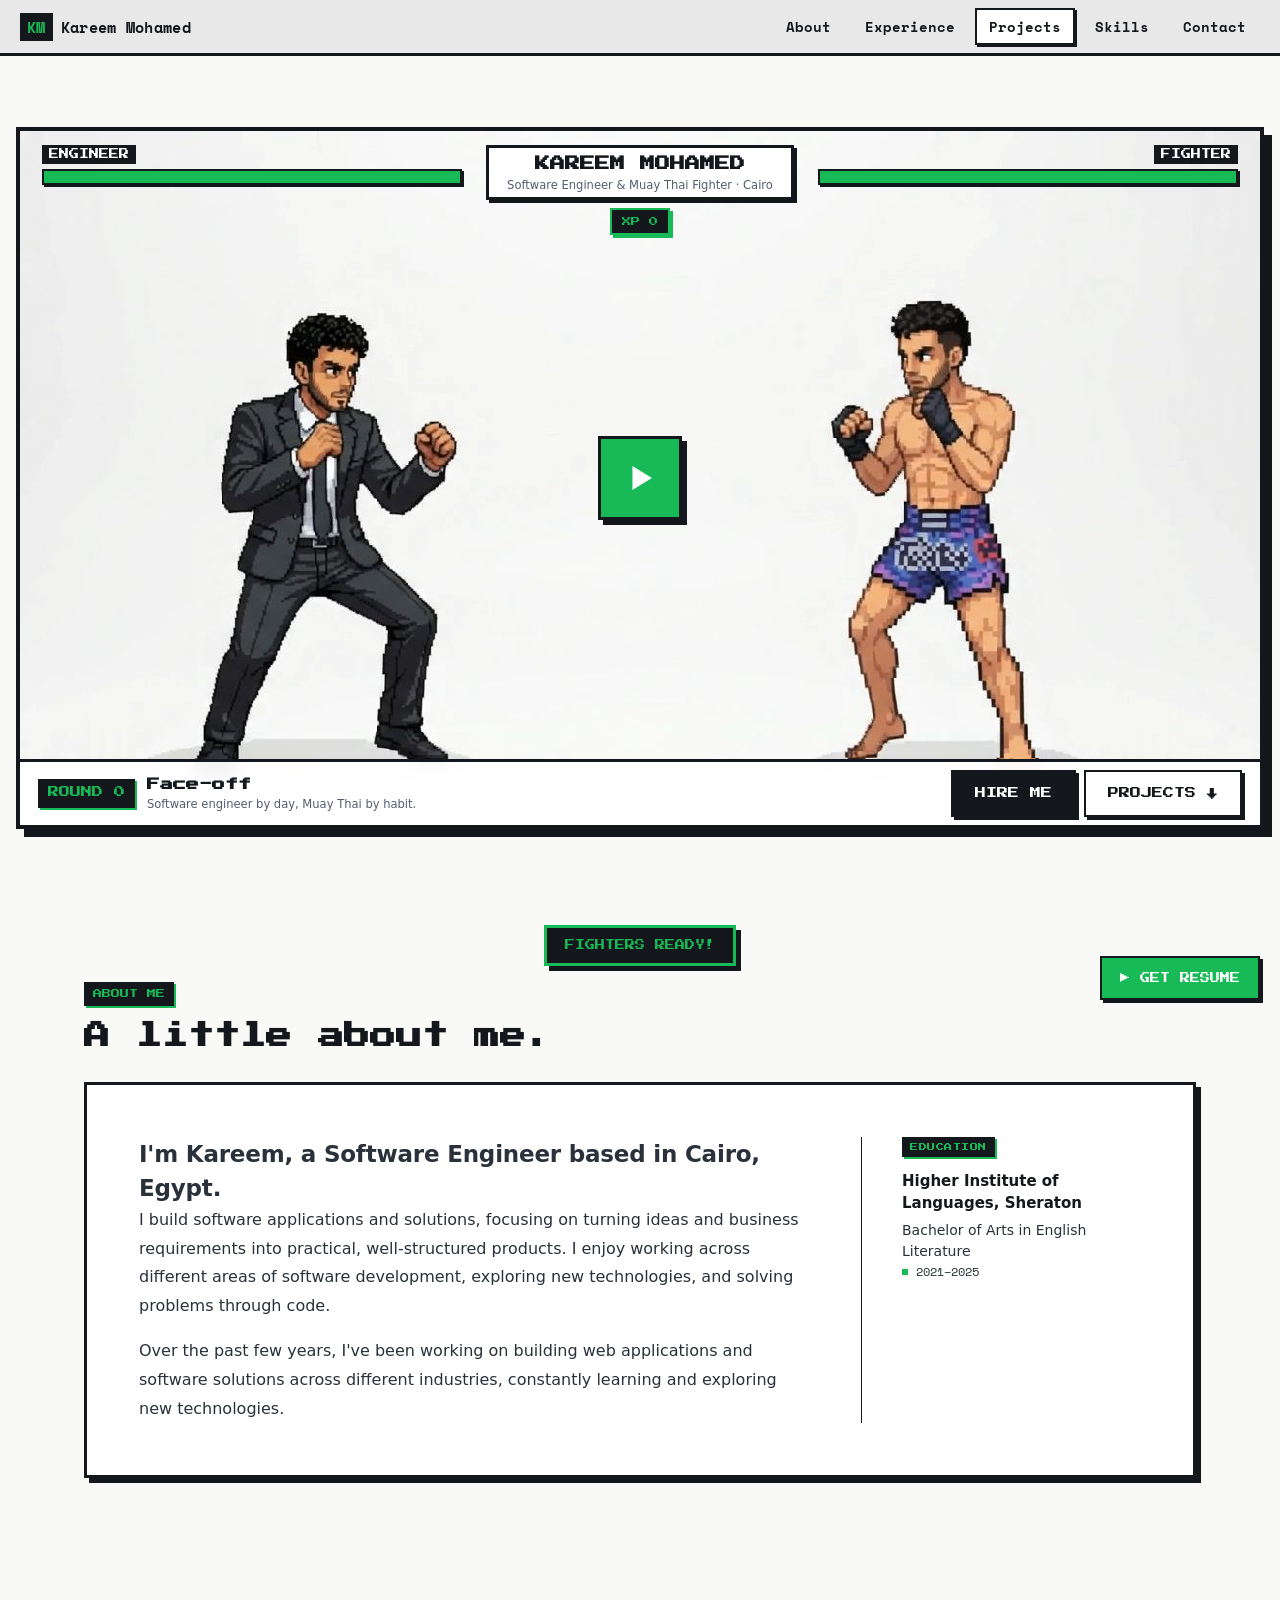
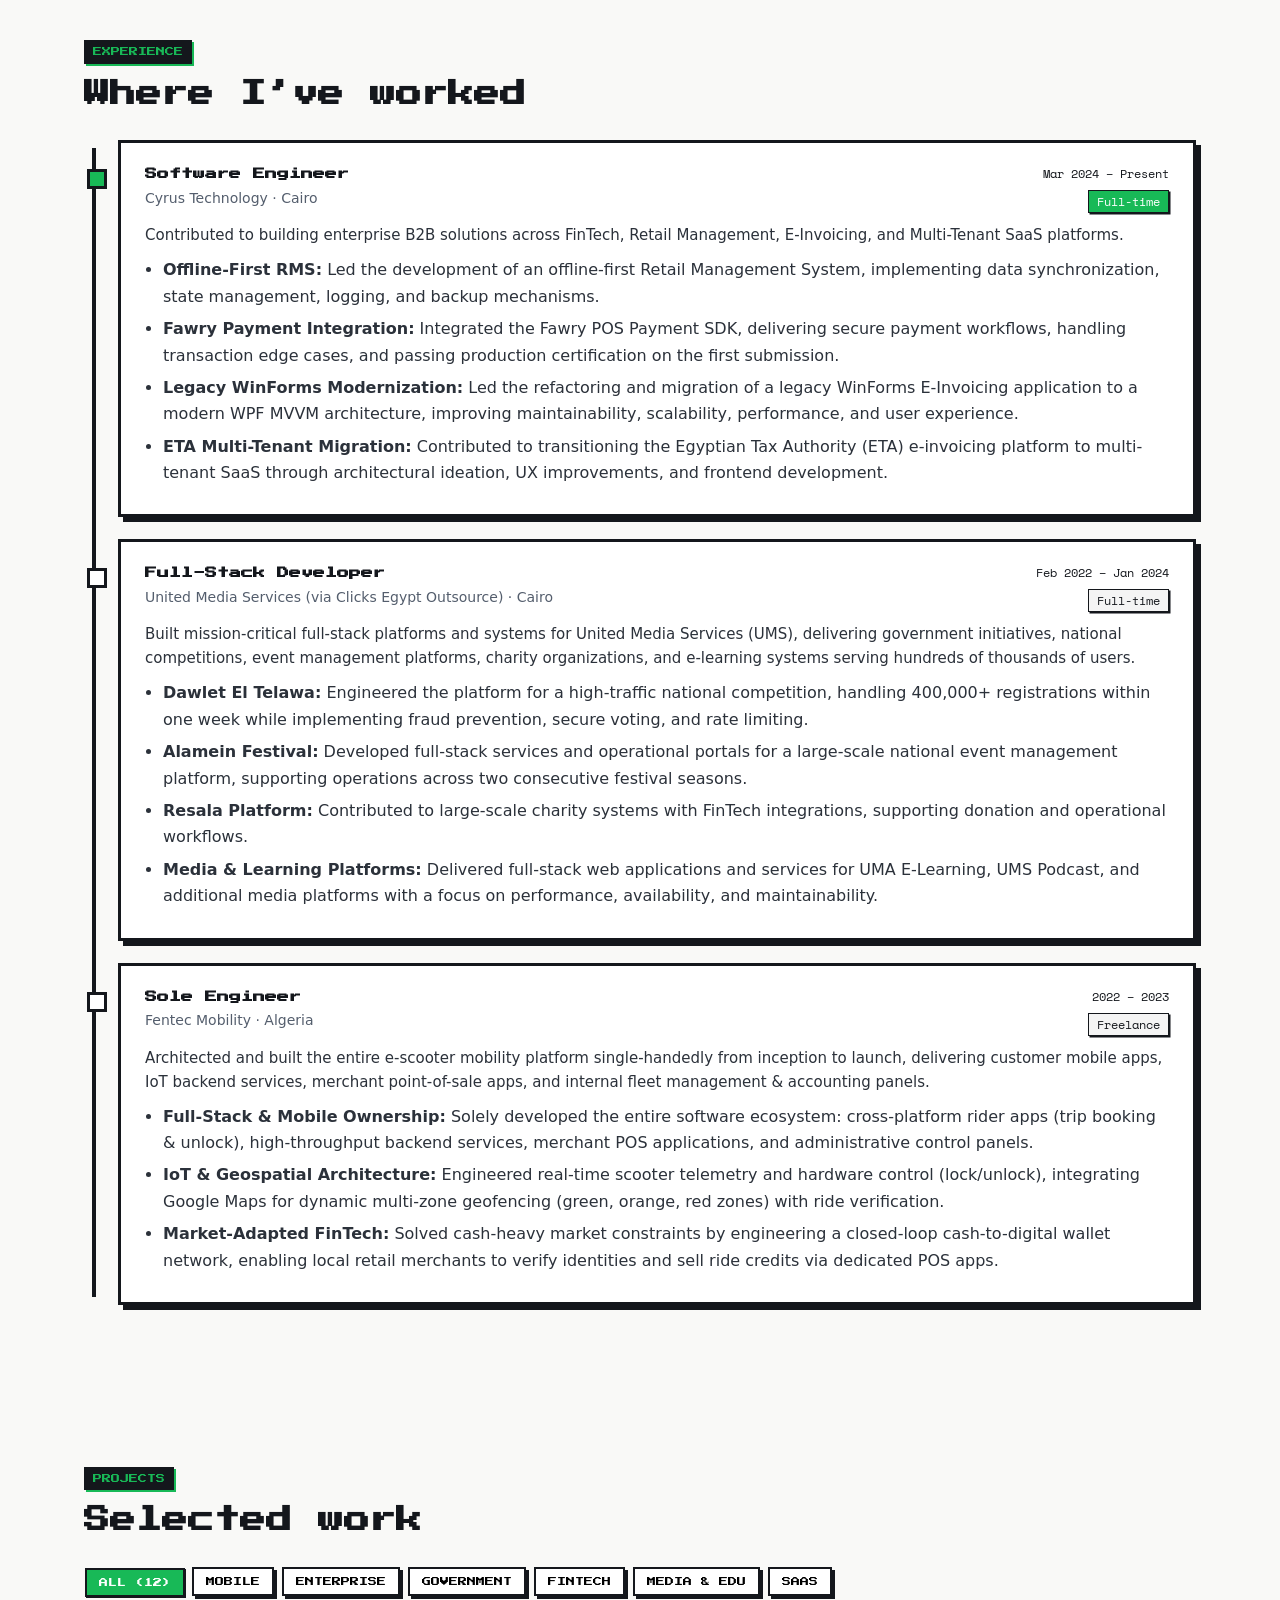
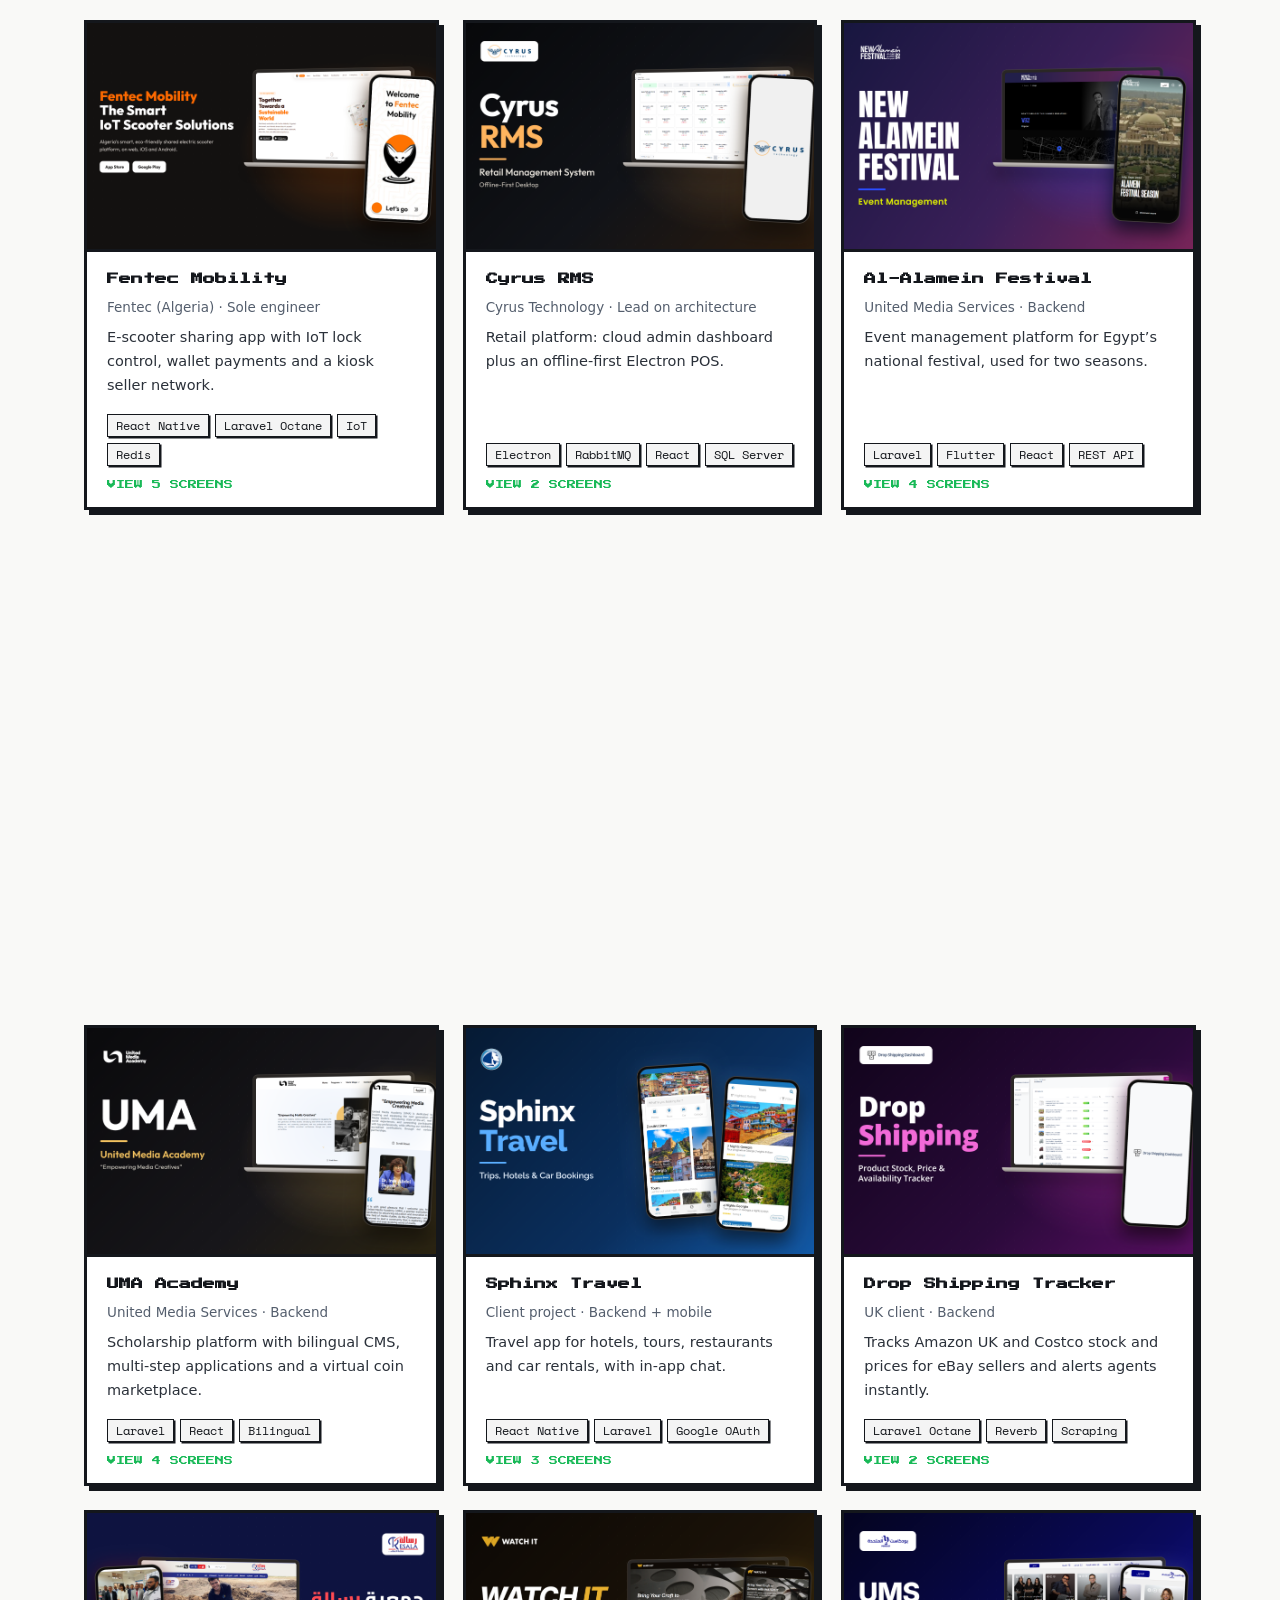
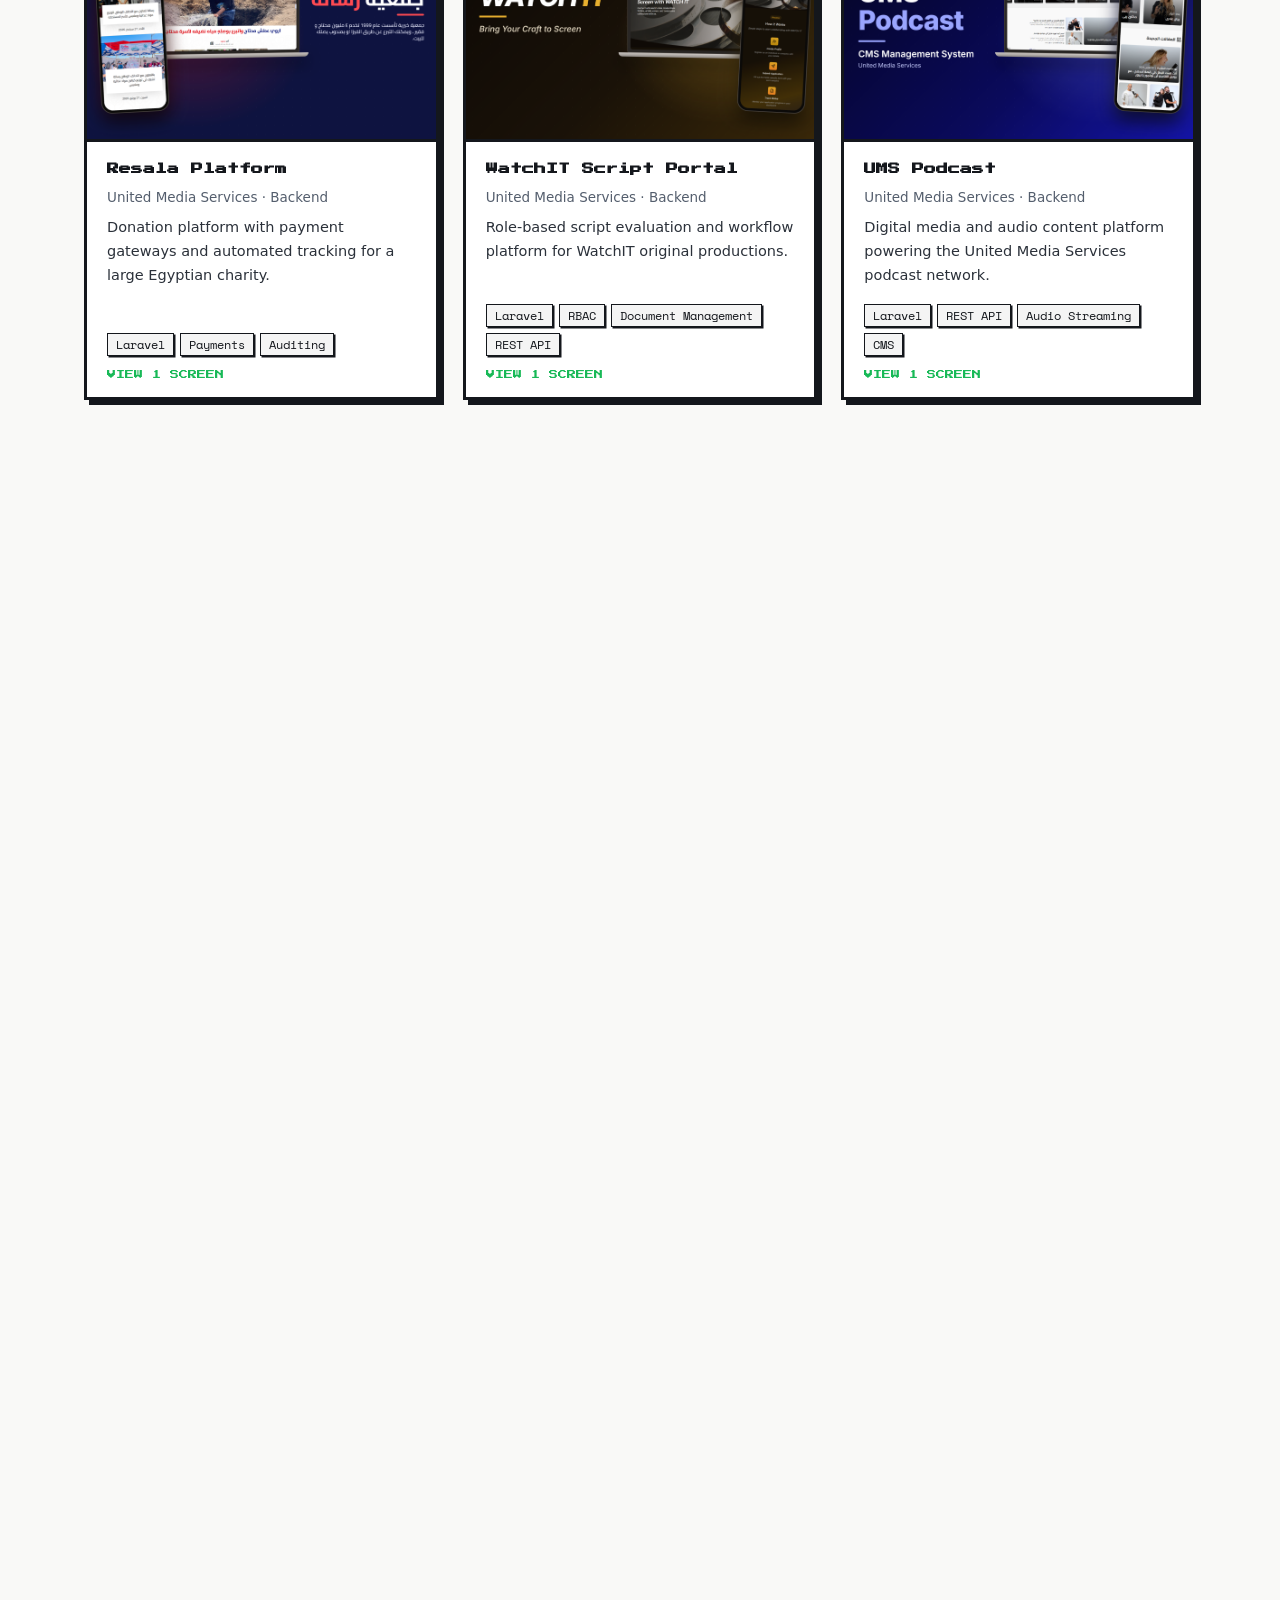
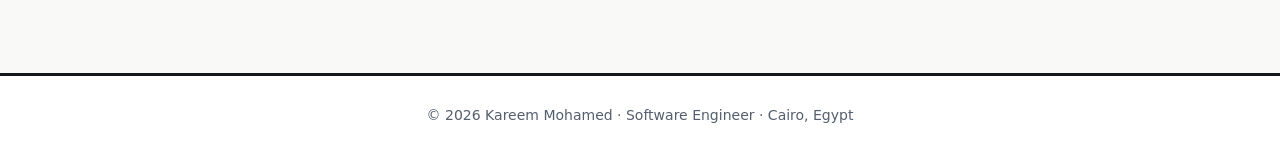
==== commit e0163070: "[refactor] change thumbnails" ====
--- a/index.html
+++ b/index.html
@@ -32,20 +32,22 @@
 <a id="fab" class="btn" href="Kareem_Mohamed_Resume.pdf" target="_blank" rel="noopener noreferrer">▶ GET RESUME</a>
 
 <header class="hero" id="hero">
-  <div class="screen" id="screen">
-    <canvas id="cv" width="1280" height="720" aria-label="Pixel-art fight between a suited engineer and a Muay Thai fighter"></canvas>
-    <canvas id="fx" width="1280" height="720"></canvas>
-    <div class="loader" id="loader">
-      <div class="loader-t px">LOADING ASSETS...</div>
-      <div class="loader-bar"><i id="loaderFill"></i></div>
-      <div class="loader-n px" id="loaderCount">0 / 70 FRAMES (0%)</div>
+  <div class="stage">
+    <div class="screen" id="screen">
+      <canvas id="cv" width="1280" height="720" aria-label="Pixel-art fight between a suited engineer and a Muay Thai fighter"></canvas>
+      <canvas id="fx" width="1280" height="720"></canvas>
+      <div class="loader" id="loader">
+        <div class="loader-t px">LOADING ASSETS...</div>
+        <div class="loader-bar"><i id="loaderFill"></i></div>
+        <div class="loader-n px" id="loaderCount">0 / 70 FRAMES (0%)</div>
+      </div>
+      <div class="ov-top px">
+        <div class="fh"><span class="hud-name">ENGINEER</span><div class="hb"><i id="he"></i></div></div>
+        <div class="mid"><div class="char-title"><b>KAREEM MOHAMED</b><small>Software Engineer &amp; Muay Thai Fighter · Cairo</small></div><div class="xp px" id="xp">XP 0</div></div>
+        <div class="fh r"><span class="hud-name">FIGHTER</span><div class="hb"><i id="hf"></i></div></div>
+      </div>
+      <button class="play" id="go" disabled aria-label="Start fight"><svg viewBox="0 0 24 24" aria-hidden="true"><path d="M7 4v16l13-8z" fill="currentColor"/></svg></button>
     </div>
-    <div class="ov-top px">
-      <div class="fh"><span class="hud-name">ENGINEER</span><div class="hb"><i id="he"></i></div></div>
-      <div class="mid"><div class="char-title"><b>KAREEM MOHAMED</b><small>Software Engineer &amp; Muay Thai Fighter · Cairo</small></div><div class="xp px" id="xp">XP 0</div></div>
-      <div class="fh r"><span class="hud-name">FIGHTER</span><div class="hb"><i id="hf"></i></div></div>
-    </div>
-    <button class="play" id="go" disabled aria-label="Start fight"><svg viewBox="0 0 24 24" aria-hidden="true"><path d="M7 4v16l13-8z" fill="currentColor"/></svg></button>
     <div class="deck">
       <div class="deck-story">
         <div class="round px" id="tag">READY</div>
@@ -64,28 +66,24 @@
 <div id="toast" class="px" role="status"></div>
 
 <section id="about">
-  <div class="tag-h px">ABOUT</div>
-  <h2 class="t px">Software Engineer</h2>
-  <div class="about">
-    <div class="panel">
-      <p class="lead">Software Engineer with 4+ years of experience building reliable, scalable systems across FinTech, Mobility, Real Estate, E-Invoicing and Enterprise Software.</p>
-      <p>I’ve worked on large-scale SaaS platforms, Retail Management Systems and high-traffic applications, including a national competition platform that handled 400,000+ registrations in one week.</p>
-      <div class="stats">
-        <div class="stat"><b>4+</b><span>years in production</span></div>
-        <div class="stat"><b>400K+</b><span>registrations in one week</span></div>
-        <div class="stat"><b>3</b><span>countries delivered to</span></div>
+  <div class="tag-h px">ABOUT ME</div>
+  <h2 class="t px">A little about me.</h2>
+  <div class="about-card panel">
+    <div class="about-main">
+      <p class="about-lead">I'm Kareem, a Software Engineer based in Cairo, Egypt.</p>
+      <div class="about-body">
+        <p>I build software applications and solutions, focusing on turning ideas and business requirements into practical, well-structured products. I enjoy working across different areas of software development, exploring new technologies, and solving problems through code.</p>
+        <p>Over the past few years, I've been working on building web applications and software solutions across different industries, constantly learning and exploring new technologies.</p>
       </div>
     </div>
-    <div class="side">
-      <div class="panel gold">
-        <h3 class="px">Shark Tank Australia, 2023</h3>
-        <p>I built the platform behind “On My Way Therapy” (Cross Care), which was pitched on the show.</p>
+    <aside class="about-aside">
+      <div class="about-edu">
+        <span class="edu-label px">EDUCATION</span>
+        <h3 class="edu-school">Higher Institute of Languages, Sheraton</h3>
+        <p class="edu-field">Bachelor of Arts in English Literature</p>
+        <span class="edu-year">2021–2025</span>
       </div>
-      <div class="panel">
-        <h3 class="px">Education</h3>
-        <p>Bachelor’s in Languages &amp; International Communication, Higher Institute of Languages Sheraton (2021–2025). Fluent English, native Arabic.</p>
-      </div>
-    </div>
+    </aside>
   </div>
 </section>
 
--- a/css/style.css
+++ b/css/style.css
@@ -40,7 +40,7 @@
 
 body {
   margin: 0;
-  background: var(--paper);
+  background: #f9f9f7;
   color: var(--ink);
   font: 16px/1.65 system-ui, -apple-system, "Segoe UI", Roboto, Arial, sans-serif;
   overflow-x: hidden;
@@ -93,7 +93,9 @@
   z-index: 100;
   background: rgba(232, 232, 232, 0.96);
   backdrop-filter: blur(8px);
+  -webkit-backdrop-filter: blur(8px);
   border-bottom: var(--b);
+  transform: translateZ(0);
 }
 
 .nav-in {
@@ -162,9 +164,12 @@
   left: 0;
   bottom: -3px;
   height: 3px;
-  width: 0;
+  width: 100%;
+  transform: scaleX(0);
+  transform-origin: left center;
   background: var(--green);
   z-index: 2;
+  will-change: transform;
 }
 
 /* ==========================================================================
@@ -241,16 +246,17 @@
   z-index: 200;
   font-size: 10px;
   padding: 13px 18px;
-  transform: translateY(120px);
+  transform: translateY(120px) translateZ(0);
   transition: transform 0.3s cubic-bezier(0.2, 1.3, 0.4, 1);
+  will-change: transform;
 }
 
 #fab.show {
-  transform: none;
+  transform: translateY(0) translateZ(0);
 }
 
 #fab.show:hover {
-  transform: translate(2px, 2px);
+  transform: translate(2px, 2px) translateZ(0);
 }
 
 /* ==========================================================================
@@ -266,7 +272,7 @@
   overflow: hidden;
 }
 
-.screen {
+.stage {
   position: relative;
   width: 100%;
   max-width: min(1280px, calc((100dvh - 80px) * 16 / 9));
@@ -276,6 +282,17 @@
   background: #dedede;
   overflow: hidden;
   line-height: 0;
+  transform: translateZ(0);
+}
+
+.screen {
+  position: relative;
+  width: 100%;
+  height: 100%;
+  overflow: hidden;
+  line-height: 0;
+  transform: translateZ(0);
+  contain: paint;
 }
 
 .screen.shake {
@@ -310,6 +327,7 @@
   height: 100%;
   display: block;
   image-rendering: pixelated;
+  transform: translateZ(0);
 }
 
 canvas#fx {
@@ -318,6 +336,7 @@
   width: 100%;
   height: 100%;
   pointer-events: none;
+  transform: translateZ(0);
 }
 
 /* Loader */
@@ -696,15 +715,8 @@
 }
 
 /* ==========================================================================
-   About Section
+   About Section (Editorial Redesign)
    ========================================================================== */
-.about {
-  display: grid;
-  grid-template-columns: 1.3fr 1fr;
-  gap: 28px;
-  align-items: start;
-}
-
 .panel {
   background: #fff;
   border: var(--b);
@@ -718,75 +730,98 @@
   box-shadow: var(--sl);
 }
 
-.lead {
-  font-size: clamp(18px, 2vw, 22px);
-  line-height: 1.55;
-  font-weight: 600;
-  margin: 0 0 14px;
-}
-
 .panel p {
   margin: 0;
   color: var(--ink2);
 }
 
-.stats {
+.about-card {
   display: grid;
-  grid-template-columns: repeat(3, 1fr);
-  gap: 12px;
-  margin-top: 24px;
-}
-
-.stat {
-  border: 2px solid var(--ink);
-  box-shadow: 2px 2px 0 var(--ink);
-  padding: 12px;
-  background: var(--soft);
-  transition: transform 0.15s, box-shadow 0.15s;
-}
-
-.stat:hover {
-  transform: translate(-2px, -2px) rotate(-1deg);
-  box-shadow: 4px 4px 0 var(--ink);
-}
-
-.stat b {
-  display: block;
-  font: 15px "Press Start 2P", monospace;
+  grid-template-columns: 1fr 280px;
+  gap: clamp(32px, 4.5vw, 56px);
+  padding: clamp(32px, 4.5vw, 52px);
+  align-items: start;
+}
+
+.about-main {
+  min-width: 0;
+}
+
+.about-lead {
+  font-size: clamp(19px, 2.2vw, 23px);
+  line-height: 1.5;
+  font-weight: 700;
+  color: var(--ink);
+  margin: 0 0 20px;
+  letter-spacing: -0.2px;
+}
+
+.about-body p {
+  font-size: 16px;
+  line-height: 1.8;
+  color: var(--ink2);
+  margin: 0 0 16px;
+}
+
+.about-body p:last-child {
+  margin-bottom: 0;
+}
+
+.about-aside {
+  border-left: 1.5px solid var(--ink);
+  padding-left: clamp(24px, 3.5vw, 40px);
+  align-self: stretch;
+  display: flex;
+  flex-direction: column;
+  justify-content: flex-start;
+}
+
+.about-edu {
+  display: flex;
+  flex-direction: column;
+}
+
+.edu-label {
+  font-size: 8px;
   color: var(--green);
-  -webkit-text-stroke: 0.5px var(--ink);
-}
-
-.stat span {
-  font-size: 13px;
+  background: var(--ink);
+  padding: 4px 8px;
+  align-self: flex-start;
+  margin-bottom: 14px;
+  box-shadow: 2px 2px 0 var(--green);
+  letter-spacing: 0.5px;
+}
+
+.edu-school {
+  font-size: 15px;
+  font-weight: 700;
+  color: var(--ink);
+  line-height: 1.45;
+  margin: 0 0 6px;
+}
+
+.edu-field {
+  font-size: 14px;
   color: var(--mut);
-  display: block;
-  margin-top: 8px;
-  line-height: 1.35;
-}
-
-.side {
-  display: flex;
-  flex-direction: column;
-  gap: 20px;
-}
-
-.side .panel {
-  padding: 22px;
-}
-
-.side h3 {
-  margin: 0 0 8px;
-  font-size: 11px;
-}
-
-.side .gold {
-  border-color: var(--gold);
-  box-shadow: 5px 5px 0 var(--gold);
-}
-
-.side .gold:hover {
-  box-shadow: 8px 8px 0 var(--gold);
+  line-height: 1.5;
+  margin: 0 0 12px;
+}
+
+.edu-year {
+  font-family: "Space Mono", monospace;
+  font-size: 12px;
+  color: var(--ink2);
+  display: inline-flex;
+  align-items: center;
+  gap: 8px;
+}
+
+.edu-year::before {
+  content: "";
+  display: inline-block;
+  width: 6px;
+  height: 6px;
+  background: var(--green);
 }
 
 /* ==========================================================================
@@ -874,8 +909,15 @@
   margin-top: 8px;
 }
 
+.job-desc {
+  margin: 10px 0 6px;
+  color: var(--ink2);
+  font-size: 15px;
+  line-height: 1.6;
+}
+
 .job ul {
-  margin: 10px 0 14px;
+  margin: 10px 0 0;
   padding-left: 18px;
   color: var(--ink2);
 }
@@ -1267,8 +1309,16 @@
    Responsive Media Queries
    ========================================================================== */
 @media (max-width: 960px) {
-  .about {
+  .about-card {
     grid-template-columns: 1fr;
+    gap: 32px;
+    padding: 28px 22px;
+  }
+  .about-aside {
+    border-left: none;
+    border-top: 1.5px solid var(--ink);
+    padding-left: 0;
+    padding-top: 24px;
   }
   .deck {
     flex-direction: column;
@@ -1285,6 +1335,7 @@
 }
 
 @media (max-width: 768px) {
+  /* Navigation */
   .menu-btn {
     display: block;
   }
@@ -1305,33 +1356,414 @@
   }
   .links a {
     padding: 12px 4px;
+    font-size: 10px;
+  }
+
+  /* Hero Section: height auto on mobile, padding-top creates breathing room above fighters */
+  .hero {
+    height: auto;
+    min-height: auto;
+    padding: 16px 14px 24px;
+    display: flex;
+    flex-direction: column;
+    justify-content: flex-start;
+    align-items: center;
+    box-sizing: border-box;
+  }
+  .stage {
+    width: 100%;
+    max-width: 500px;
+    aspect-ratio: auto;
+    border: 3px solid var(--ink);
+    box-shadow: var(--s);
+    background: #fff;
+    display: flex;
+    flex-direction: column;
+    overflow: hidden;
+  }
+  .screen {
+    position: relative;
+    width: 100%;
+    height: auto;
+    aspect-ratio: auto;
+    padding-top: 42px;
+    border: none;
+    border-bottom: 3px solid var(--ink);
+    background: #f9f9f7;
+    overflow: hidden;
+    box-sizing: border-box;
+  }
+  canvas#cv {
+    width: 100%;
+    height: auto;
+    aspect-ratio: 16/9;
+    display: block;
+  }
+  canvas#fx {
+    position: absolute;
+    top: 42px;
+    left: 0;
+    right: 0;
+    bottom: 0;
+    width: 100%;
+    height: calc(100% - 42px);
+    pointer-events: none;
+  }
+
+  /* Hero Top HUD */
+  .ov-top {
+    position: absolute;
+    top: 6px;
+    left: 0;
+    right: 0;
+    padding: 0 8px;
+    gap: 6px;
+    align-items: center;
+  }
+  .fh .hud-name {
+    font-size: 7px;
+    padding: 2px 4px;
+  }
+  .hb {
+    height: 10px;
+    border-width: 1.5px;
+    box-shadow: 1px 1px 0 var(--ink);
+  }
+  .mid {
+    gap: 3px;
+  }
+  .char-title {
+    padding: 2px 6px;
+    border-width: 1.5px;
+    box-shadow: 1.5px 1.5px 0 var(--ink);
+  }
+  .char-title b {
+    font-size: 8px;
+    line-height: 1.2;
   }
   .char-title small {
     display: none;
   }
-  .btn {
+  .mid .xp {
+    font-size: 7px;
+    padding: 1px 5px;
+    box-shadow: 1.5px 1.5px 0 var(--green);
+  }
+
+  /* Hero Play Button */
+  .play {
+    width: 48px;
+    height: 48px;
+    top: calc(50% + 21px);
+    border-width: 2.5px;
+    box-shadow: 3px 3px 0 var(--ink);
+  }
+
+  /* Deck: Positioned cleanly under the video (compacted for mobile) */
+  .deck {
+    position: static;
+    background: #fff;
+    backdrop-filter: none;
+    border-top: none;
+    padding: 8px 12px 10px;
+    display: flex;
+    flex-direction: column;
+    gap: 8px;
+    cursor: default;
+    width: 100%;
+    box-sizing: border-box;
+  }
+  .deck-story {
+    display: flex;
+    gap: 8px;
+    align-items: flex-start;
+  }
+  .round {
+    font-size: 7px;
+    padding: 3px 6px;
+    flex-shrink: 0;
+    margin-top: 1px;
+    box-shadow: 1px 1px 0 var(--green);
+  }
+  .story-t {
+    font-size: 9.5px;
+    line-height: 1.35;
+    white-space: normal;
+    margin: 0;
+  }
+  .story-d {
+    font-size: 11px;
+    line-height: 1.35;
+    color: var(--mut);
+    white-space: normal;
+    margin: 2px 0 0;
+  }
+  .deck-actions {
+    display: flex;
+    gap: 7px;
+    width: 100%;
+  }
+  .deck-actions .btn {
+    flex: 1;
+    text-align: center;
+    padding: 10px 6px;
     font-size: 8px;
-    padding: 7px 10px;
-  }
-  .deck-actions .btn {
-    font-size: 9px;
-    padding: 11px 14px;
+    box-shadow: 3px 3px 0 var(--ink);
+  }
+
+  /* Common Sections & Headings */
+  section {
+    padding: 40px 16px;
+  }
+  .tag-h {
+    font-size: 8px;
+    padding: 4px 7px;
+    margin-bottom: 8px;
+  }
+  h2.t {
+    font-size: 17px;
+    margin: 0 0 18px;
+    line-height: 1.35;
+  }
+
+  /* About Section */
+  .about-card {
+    padding: 18px 14px;
+    gap: 18px;
+    border-width: 2.5px;
+  }
+  .about-lead {
+    font-size: 16px;
+    line-height: 1.45;
+    margin: 0 0 12px;
+  }
+  .about-body p {
+    font-size: 13.5px;
+    line-height: 1.6;
+    margin: 0 0 12px;
+  }
+  .about-aside {
+    border-top: 2px solid var(--ink);
+    padding-top: 16px;
+  }
+  .edu-label {
+    font-size: 7.5px;
+    padding: 3px 6px;
+    margin-bottom: 8px;
+  }
+  .edu-school {
+    font-size: 13.5px;
+    margin: 0 0 4px;
+  }
+  .edu-field {
+    font-size: 12.5px;
+    margin: 0 0 6px;
+  }
+  .edu-year {
+    font-size: 11px;
+  }
+
+  /* Experience Section */
+  .tl {
+    padding-left: 18px;
+    gap: 16px;
+  }
+  .tl::before {
+    left: 4px;
+    width: 3px;
+  }
+  .job {
+    padding: 14px 14px;
+    border-width: 2.5px;
+  }
+  .job::before {
+    left: -20px;
+    top: 18px;
+    width: 13px;
+    height: 13px;
+    border-width: 2.5px;
+  }
+  .job-top {
+    gap: 6px;
+    margin-bottom: 6px;
+  }
+  .job h3 {
+    font-size: 10px;
+    line-height: 1.45;
+  }
+  .job .co {
+    font-size: 12.5px;
+    margin-top: 2px;
+  }
+  .job .when {
+    font-size: 11px;
+    text-align: left;
+    width: 100%;
+    margin-top: 4px;
+  }
+  .job .when .chip {
+    margin-top: 4px;
+    font-size: 10px;
+    padding: 2px 6px;
+  }
+  .job-desc {
+    font-size: 13px;
+    line-height: 1.5;
+    margin: 8px 0 6px;
+  }
+  .job ul {
+    margin: 8px 0 0;
+    padding-left: 16px;
+    font-size: 12.5px;
+    line-height: 1.5;
+  }
+  .job li {
+    margin-bottom: 6px;
+  }
+
+  /* Projects Section */
+  .filters {
+    gap: 6px;
+    margin-bottom: 16px;
+  }
+  .fbtn {
+    font-size: 8px;
+    padding: 6px 10px;
+    box-shadow: 2px 2px 0 var(--ink);
   }
   .grid {
     grid-template-columns: 1fr;
-  }
-  .stats {
+    gap: 16px;
+  }
+  .pc {
+    border-width: 2.5px;
+  }
+  .thumb {
+    aspect-ratio: 16/10;
+  }
+  .pb {
+    padding: 12px 14px;
+    gap: 6px;
+  }
+  .pb h3 {
+    font-size: 10.5px;
+    line-height: 1.4;
+  }
+  .role {
+    font-size: 12px;
+  }
+  .pb p {
+    font-size: 13px;
+    line-height: 1.45;
+  }
+  .pb .chips {
+    gap: 5px;
+    margin-top: 2px;
+  }
+  .pb .chip {
+    font-size: 10px;
+    padding: 2px 6px;
+  }
+
+  /* Skills Section */
+  .skills {
     grid-template-columns: 1fr;
+    gap: 14px;
+  }
+  .cart {
+    border-width: 2.5px;
+  }
+  .cart h3 {
+    padding: 8px 12px;
+    font-size: 8px;
+  }
+  .cart div {
+    padding: 10px 12px;
+    gap: 6px;
+  }
+  .cart .chip {
+    font-size: 11px;
+    padding: 3px 7px;
+  }
+
+  /* Contact Section */
+  .contact {
+    padding: 22px 14px;
+    border-width: 2.5px;
+  }
+  .contact h2 {
+    font-size: 13px;
+    line-height: 1.5;
+    margin-bottom: 8px;
+  }
+  .contact p {
+    font-size: 13px;
+    line-height: 1.5;
+    margin-bottom: 16px;
   }
   .copy {
+    display: flex;
     flex-direction: column;
     width: 100%;
-  }
-  .job .when {
-    text-align: left;
-  }
+    margin-bottom: 16px;
+    border-width: 2px;
+  }
+  .copy span {
+    padding: 9px 10px;
+    font-size: 11.5px;
+    word-break: break-all;
+    text-align: center;
+  }
+  .copy button {
+    padding: 9px 12px;
+    font-size: 8px;
+    width: 100%;
+  }
+  .cl {
+    gap: 8px;
+    width: 100%;
+  }
+  .cl .btn {
+    flex: 1 1 calc(50% - 8px);
+    text-align: center;
+    padding: 10px 6px;
+    font-size: 8px;
+  }
+  .cl .btn:last-child {
+    flex: 1 1 100%;
+  }
+  footer {
+    padding: 20px 14px;
+    font-size: 12px;
+  }
+
+  /* Floating Resume Button & Modal */
   #fab {
     right: 12px;
     bottom: 12px;
-  }
-}
+    font-size: 8px;
+    padding: 9px 12px;
+    box-shadow: 3px 3px 0 var(--ink);
+  }
+  .ov {
+    padding: 10px;
+  }
+  .mb {
+    max-height: 94dvh;
+    border-width: 3px;
+  }
+  .mt {
+    padding: 8px 12px;
+  }
+  .mt h3 {
+    font-size: 8.5px;
+  }
+  .mbody {
+    padding: 12px;
+    gap: 10px;
+  }
+  .md {
+    font-size: 12.5px;
+    line-height: 1.5;
+  }
+}
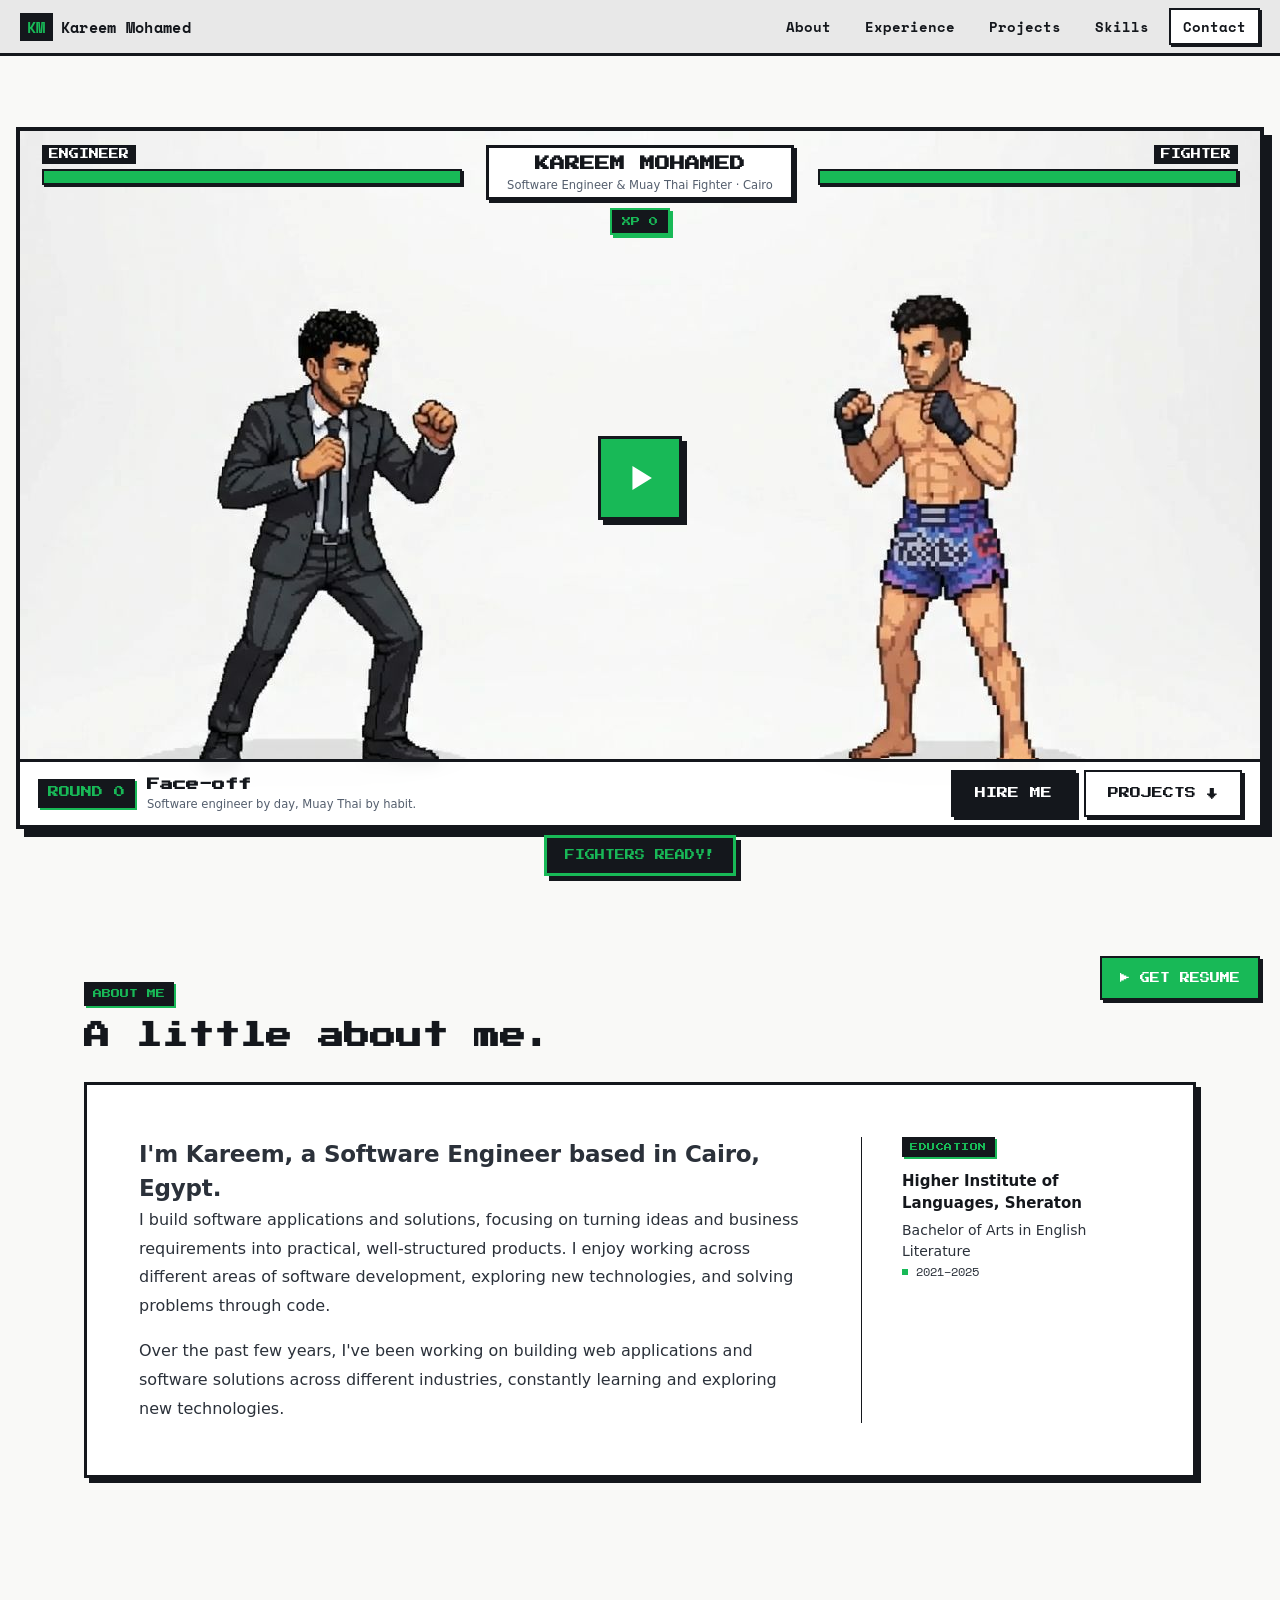
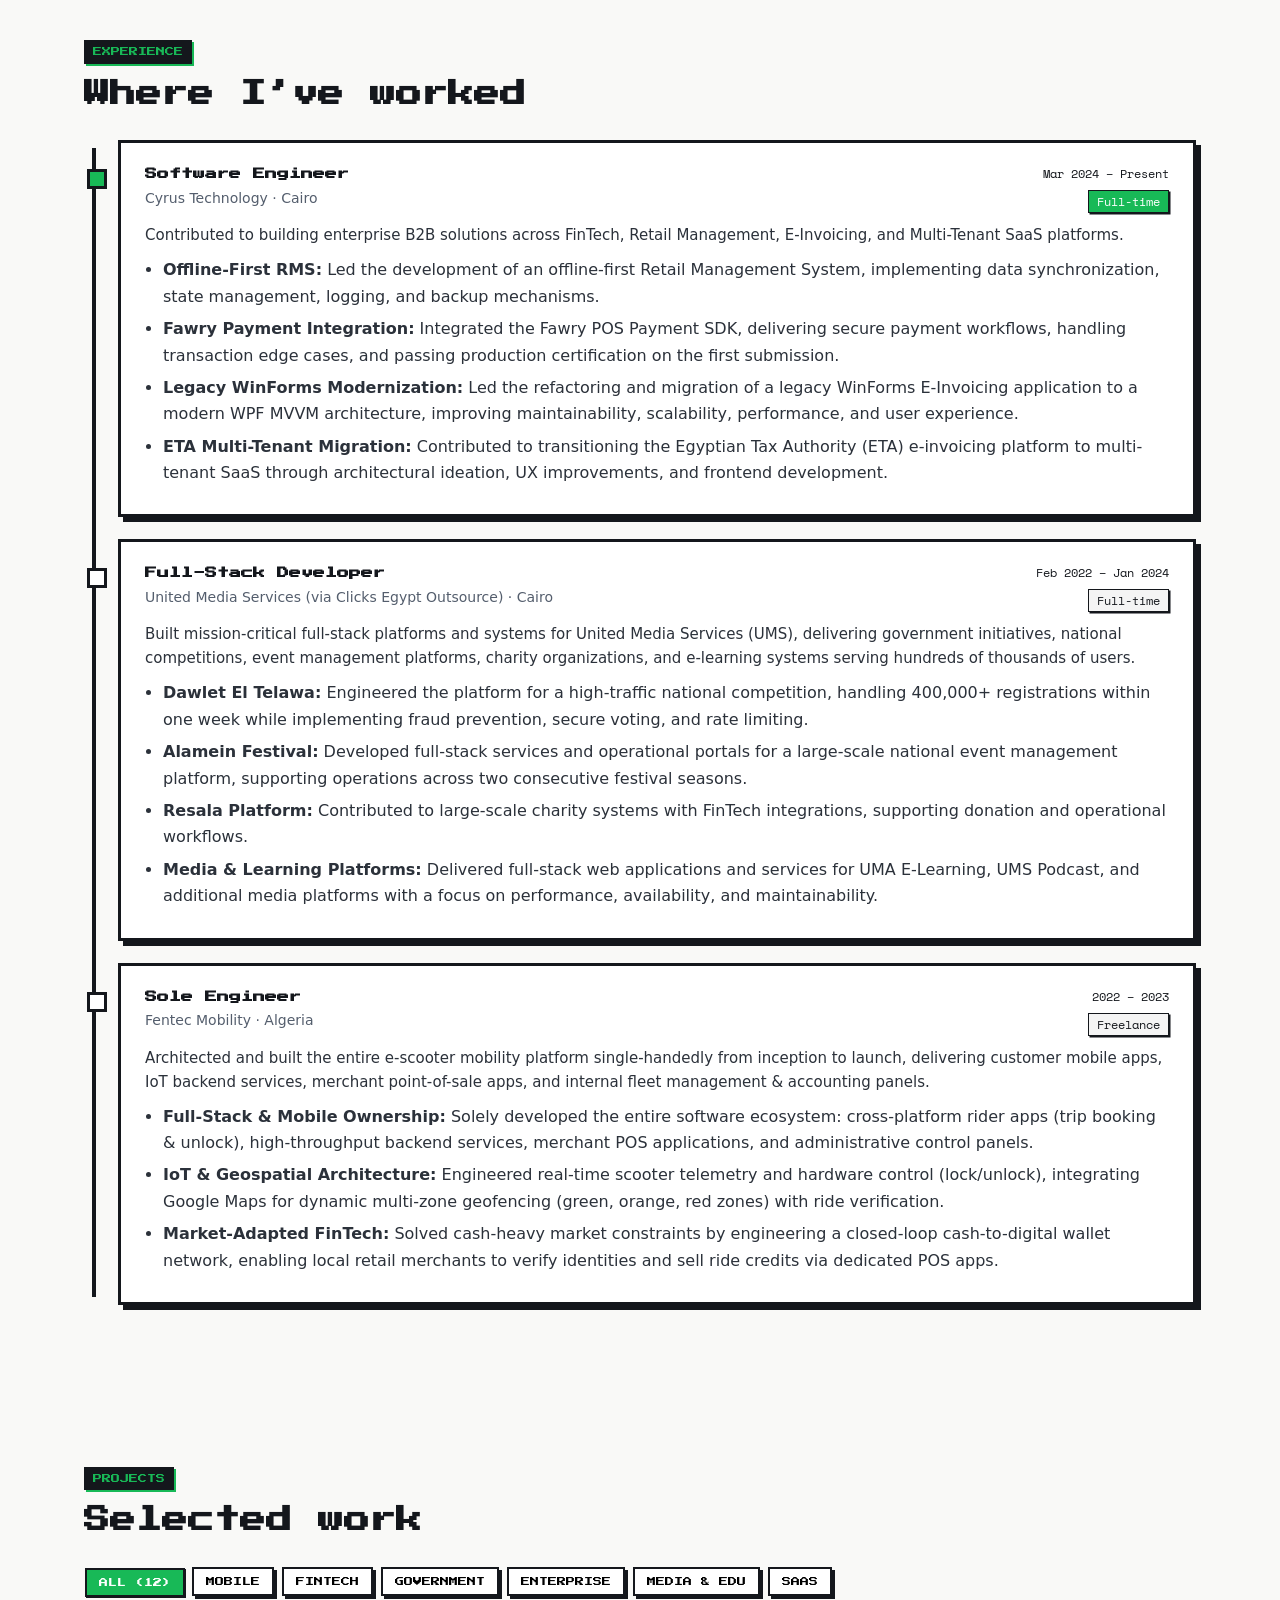
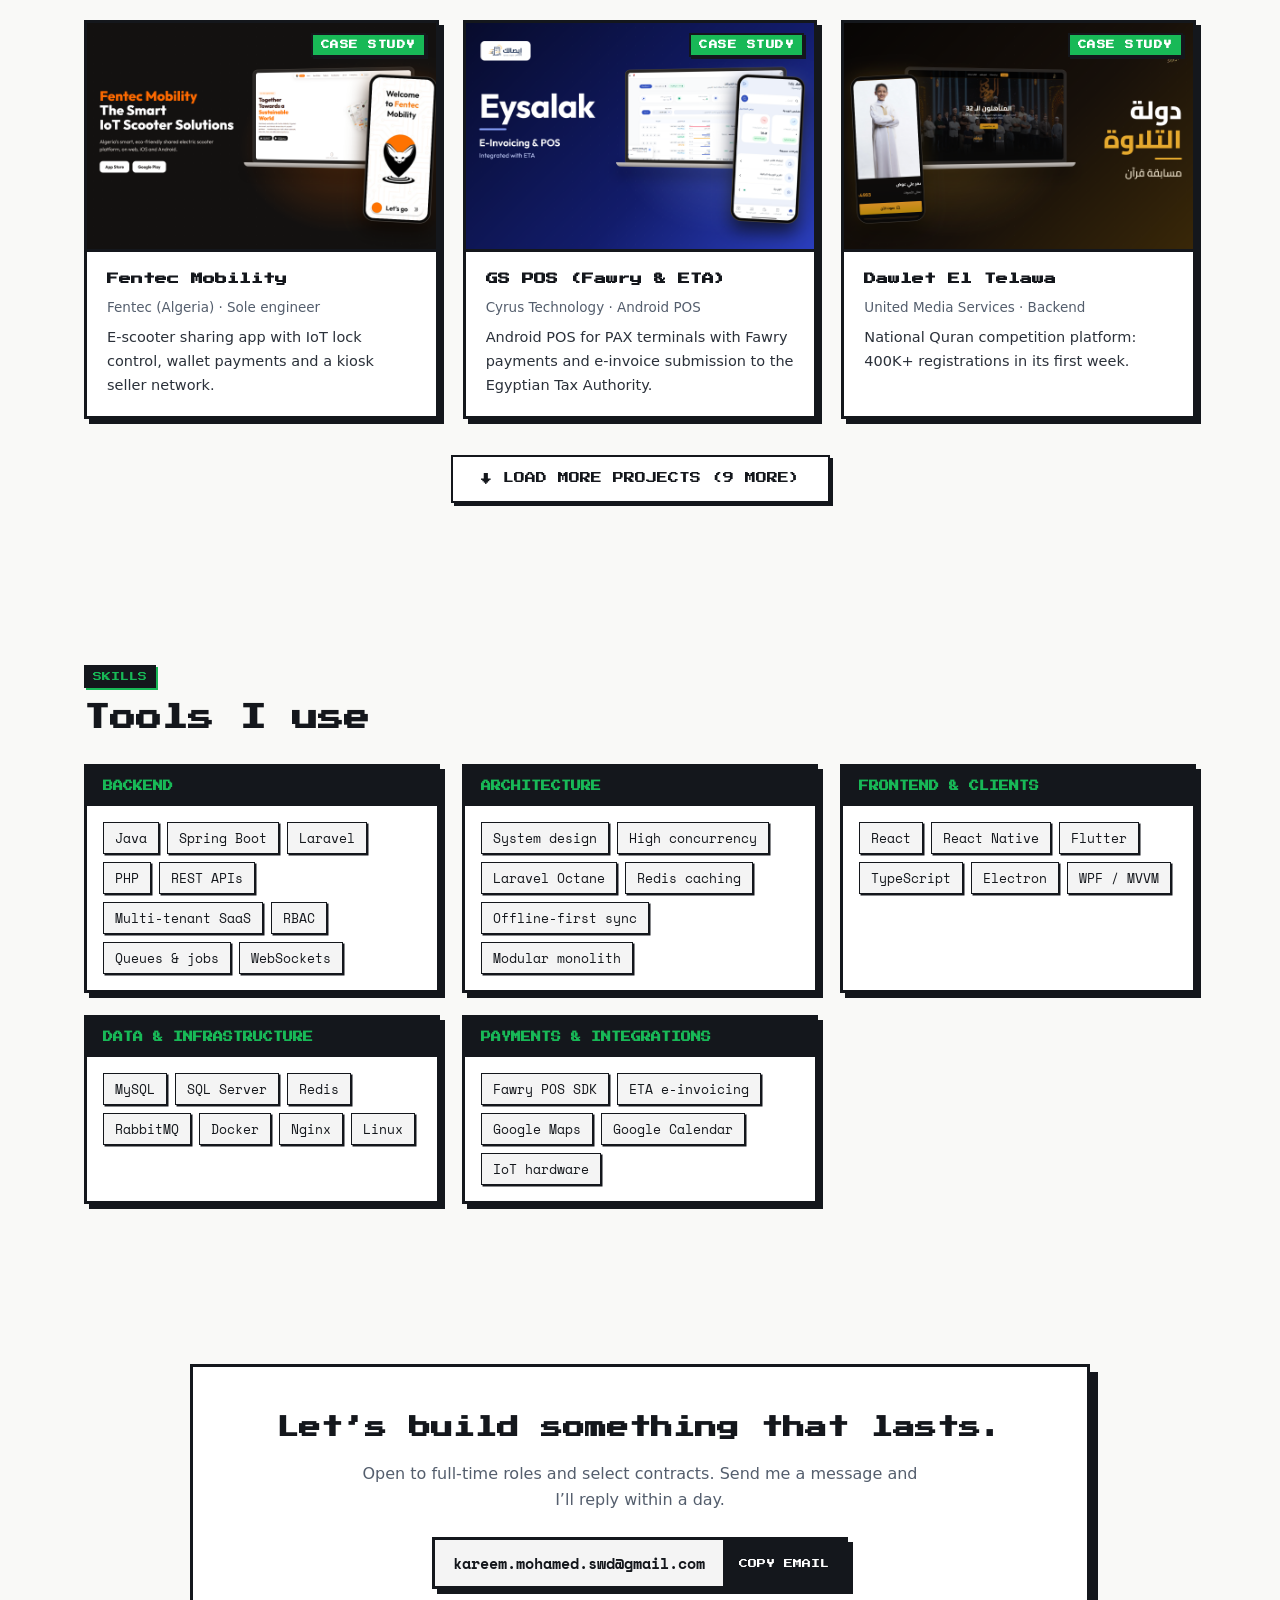
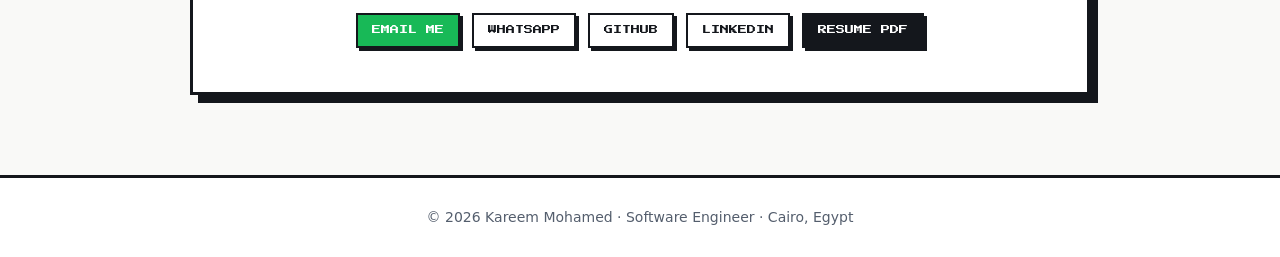
==== commit 3d3ee041: "[feature] add fentec case study page" ====
--- a/index.html
+++ b/index.html
@@ -98,6 +98,9 @@
   <h2 class="t px">Selected work</h2>
   <div class="filters" id="filters"></div>
   <div class="grid" id="grid"></div>
+  <div class="load-more-wrap" id="loadMoreWrap">
+    <button class="btn alt" id="loadMoreBtn" type="button">↓ LOAD MORE PROJECTS</button>
+  </div>
 </section>
 
 <section id="skills">
--- a/css/style.css
+++ b/css/style.css
@@ -965,7 +965,10 @@
   gap: 24px;
 }
 
+a.pc,
 .pc {
+  text-decoration: none;
+  color: inherit;
   background: #fff;
   border: var(--b);
   box-shadow: var(--s);
@@ -1052,6 +1055,88 @@
 .pc:hover .more {
   letter-spacing: 1.5px;
 }
+
+
+.badge-cs {
+  position: absolute;
+  top: 10px;
+  right: 10px;
+  left: auto;
+  background: var(--green);
+  color: #fff;
+  border: 2px solid var(--ink);
+  box-shadow: 2px 2px 0 var(--ink);
+  font: 700 8.5px/1 "Press Start 2P", monospace;
+  padding: 6px 8px;
+  letter-spacing: 0.5px;
+  z-index: 2;
+  text-transform: uppercase;
+  pointer-events: none;
+}
+
+.pc {
+  user-select: none;
+}
+
+.pc:focus-visible {
+  outline: 3px solid var(--green);
+  outline-offset: 3px;
+}
+
+.pc-foot {
+  display: flex;
+  align-items: center;
+  justify-content: space-between;
+  gap: 12px;
+  margin-top: 8px;
+  padding-top: 8px;
+  border-top: 1.5px dashed rgba(20, 23, 28, 0.2);
+}
+
+.pc-foot .more {
+  margin-top: 0;
+}
+
+.cs-btn {
+  display: inline-flex;
+  align-items: center;
+  background: var(--green);
+  color: #fff;
+  font: 700 8.5px/1 "Press Start 2P", monospace;
+  padding: 8px 10px;
+  border: 2px solid var(--ink);
+  box-shadow: 2px 2px 0 var(--ink);
+  text-decoration: none;
+  transition: transform 0.1s, box-shadow 0.1s, background 0.15s;
+}
+
+.cs-btn:hover {
+  background: #139e4a;
+  transform: translate(1px, 1px);
+  box-shadow: 1px 1px 0 var(--ink);
+}
+
+.load-more-wrap {
+  display: flex;
+  justify-content: center;
+  margin-top: 36px;
+}
+
+.load-more-wrap .btn {
+  padding: 14px 28px;
+  font-size: 11px;
+}
+
+.badge-cs-modal {
+  display: inline-block;
+  background: var(--green);
+  color: #fff;
+  border: 2px solid var(--ink);
+  box-shadow: 2px 2px 0 var(--ink);
+  font: 700 8.5px/1 "Press Start 2P", monospace;
+  padding: 6px 10px;
+}
+
 
 /* ==========================================================================
    Skills Section
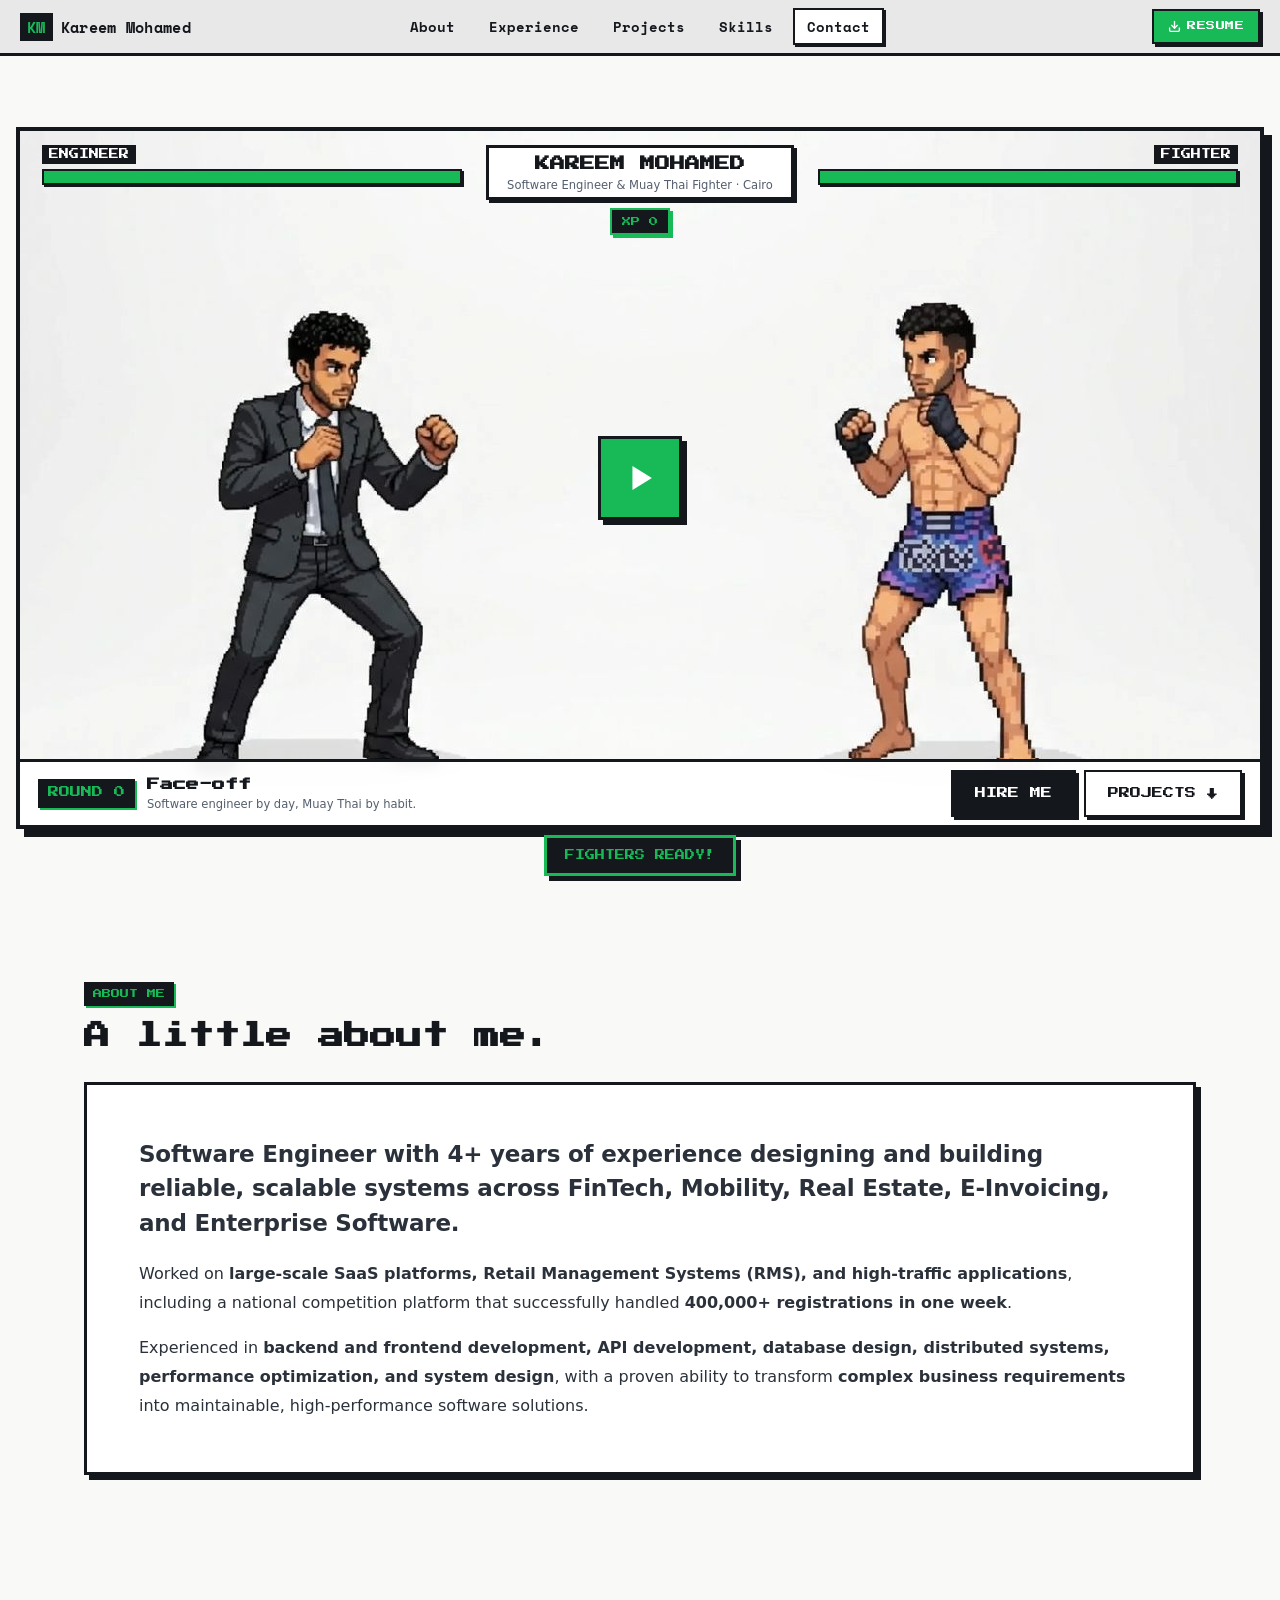
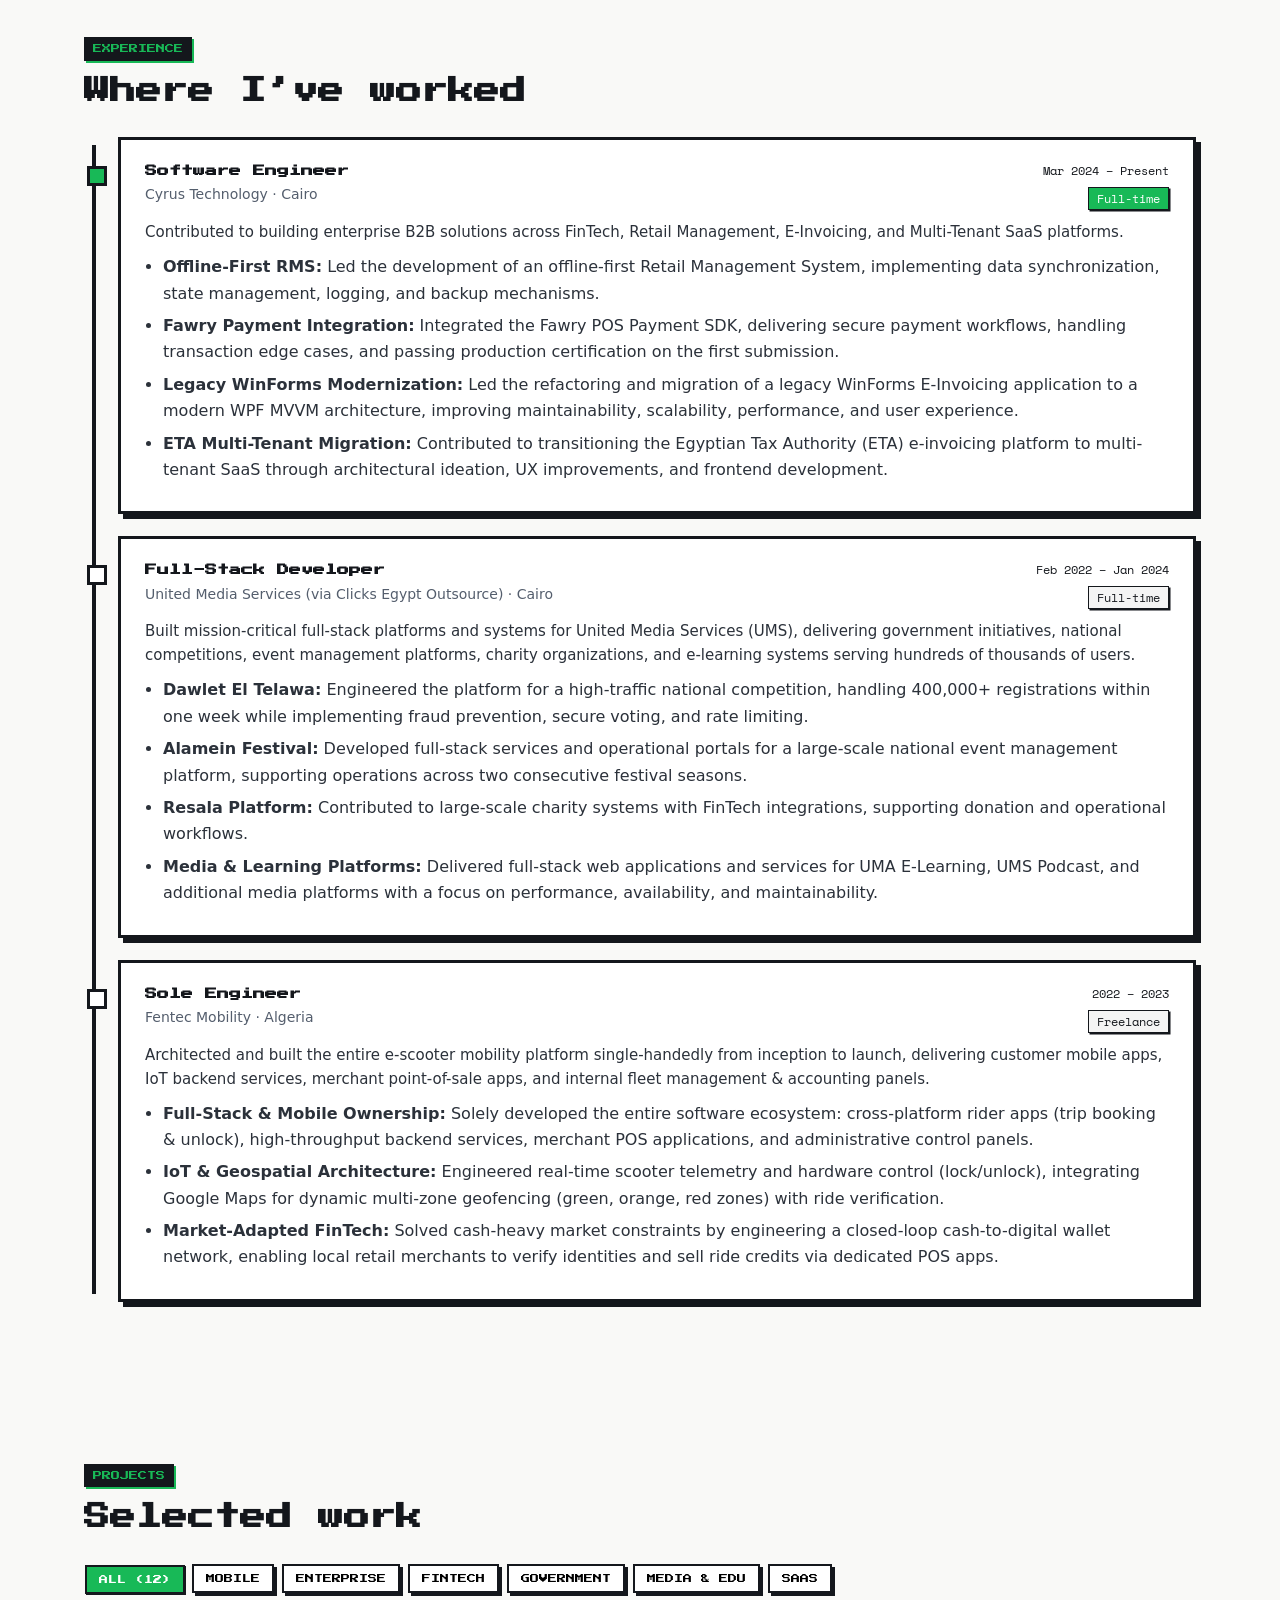
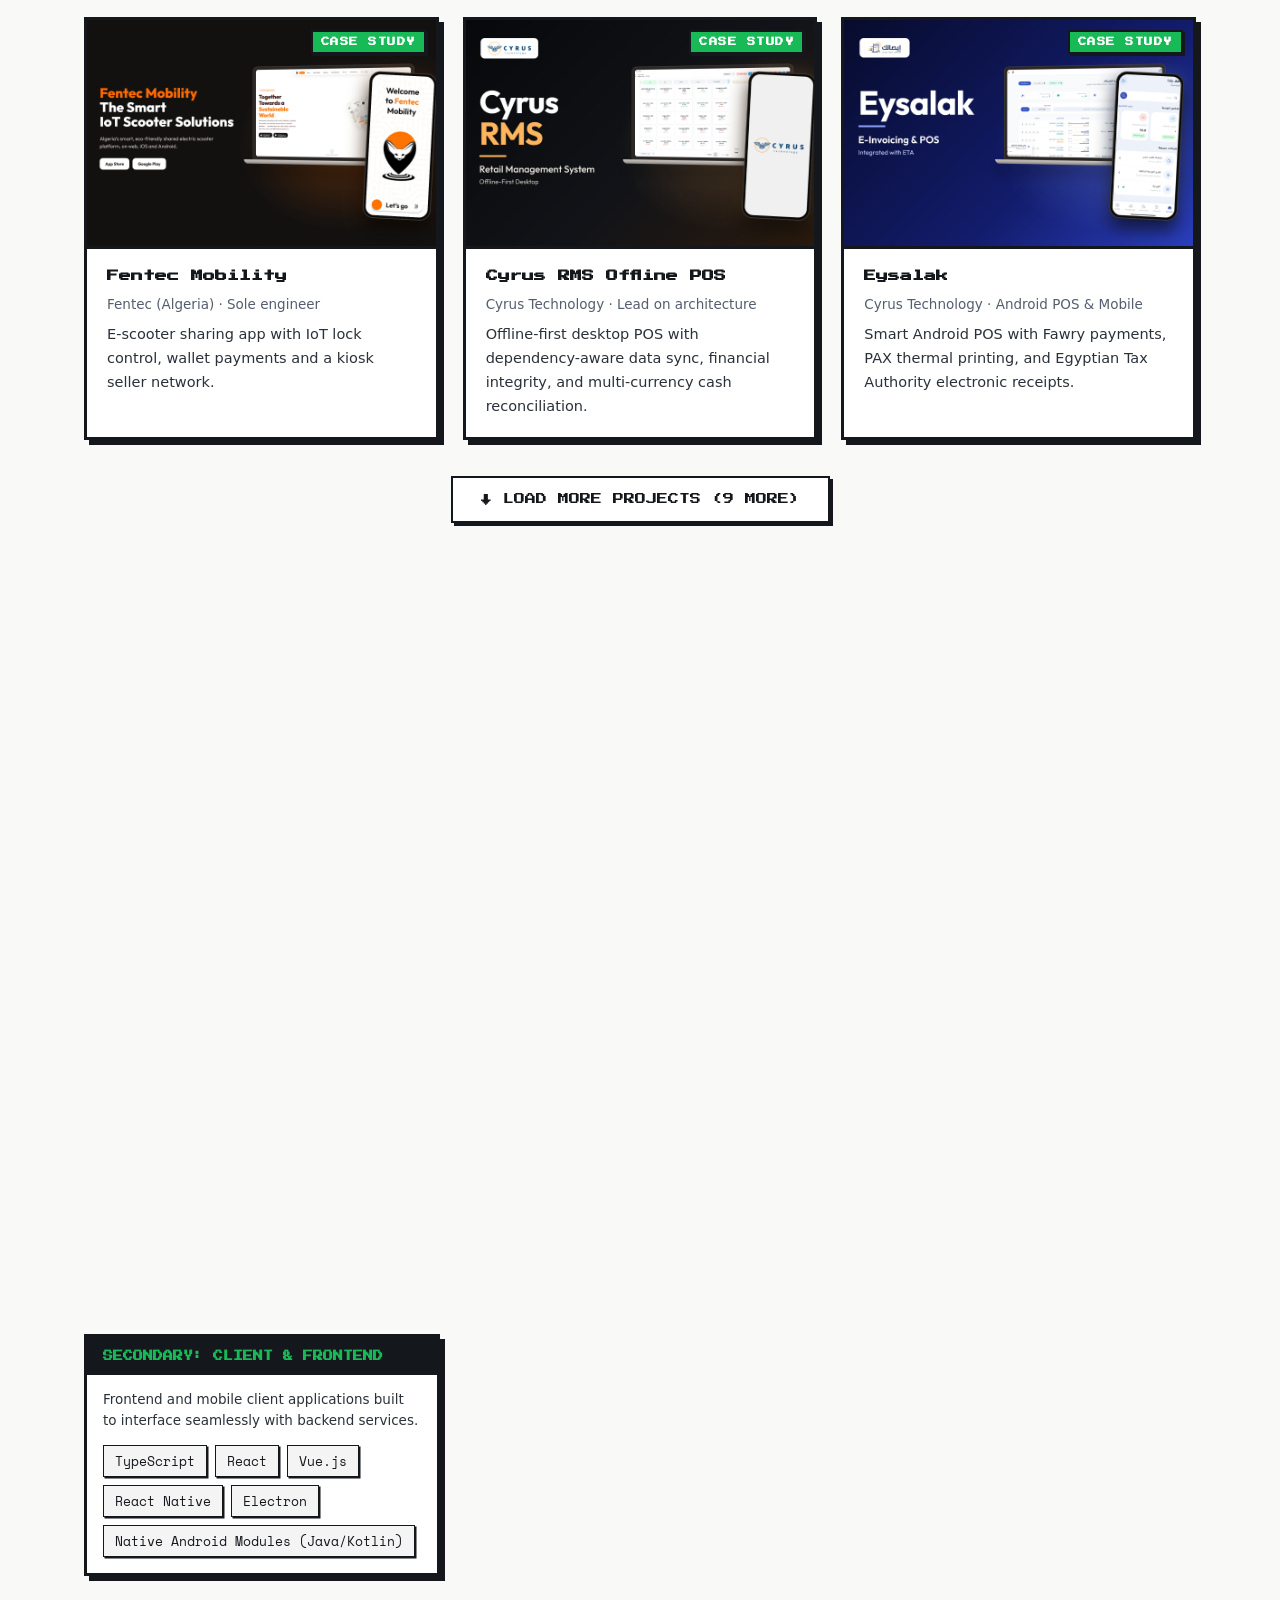
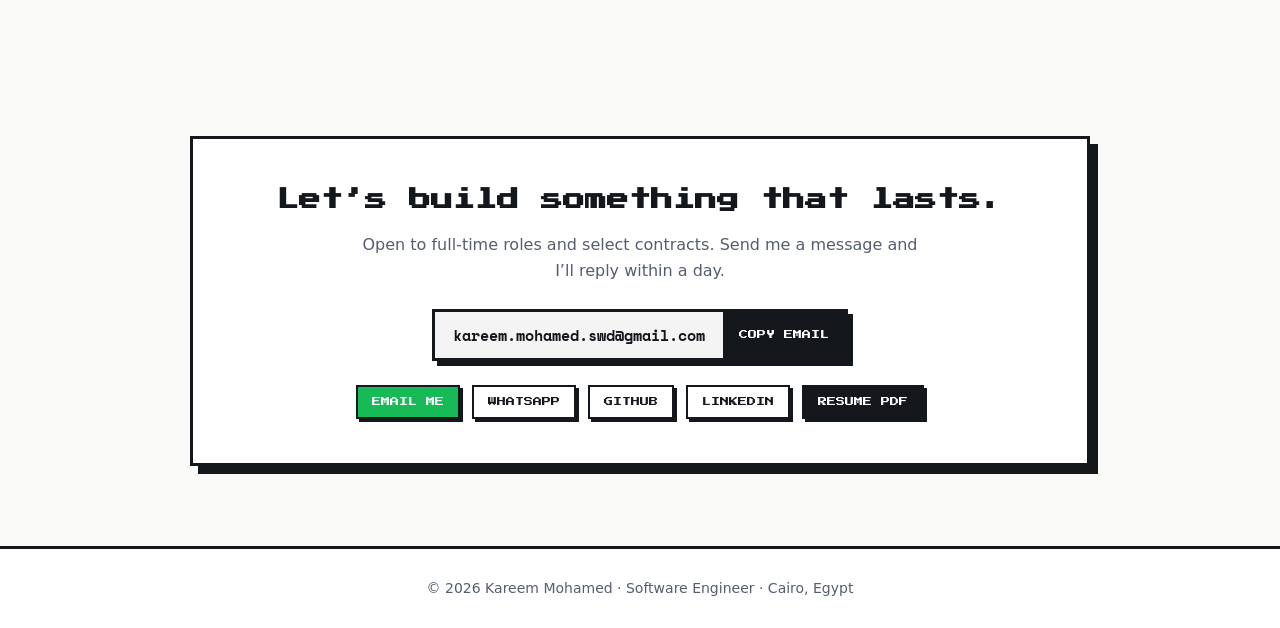
==== commit c0a00af6: "[refactor] change about" ====
--- a/index.html
+++ b/index.html
@@ -24,12 +24,13 @@
     <div class="links" id="links">
       <a href="#about">About</a><a href="#experience">Experience</a><a href="#projects">Projects</a><a href="#skills">Skills</a><a href="#contact">Contact</a>
     </div>
-    <button class="menu-btn" id="menuBtn" aria-expanded="false" aria-controls="links">Menu</button>
+    <div class="nav-actions">
+      <a class="btn nav-resume px" href="Kareem_Mohamed_Resume.pdf" download="Kareem_Mohamed_Resume.pdf" aria-label="Download Resume"><svg class="dl-ico" width="13" height="13" viewBox="0 0 24 24" fill="none" stroke="currentColor" stroke-width="2.5" stroke-linecap="square" stroke-linejoin="miter" aria-hidden="true"><path d="M21 15v4a2 2 0 0 1-2 2H5a2 2 0 0 1-2-2v-4"/><polyline points="7 10 12 15 17 10"/><line x1="12" y1="15" x2="12" y2="3"/></svg>RESUME</a>
+      <button class="menu-btn" id="menuBtn" aria-expanded="false" aria-controls="links">Menu</button>
+    </div>
   </div>
   <i id="prog"></i>
 </nav>
-
-<a id="fab" class="btn" href="Kareem_Mohamed_Resume.pdf" target="_blank" rel="noopener noreferrer">▶ GET RESUME</a>
 
 <header class="hero" id="hero">
   <div class="stage">
@@ -70,20 +71,12 @@
   <h2 class="t px">A little about me.</h2>
   <div class="about-card panel">
     <div class="about-main">
-      <p class="about-lead">I'm Kareem, a Software Engineer based in Cairo, Egypt.</p>
+      <p class="about-lead"><strong>Software Engineer</strong> with <strong>4+ years of experience</strong> designing and building <strong>reliable, scalable systems</strong> across <strong>FinTech, Mobility, Real Estate, E-Invoicing, and Enterprise Software</strong>.</p>
       <div class="about-body">
-        <p>I build software applications and solutions, focusing on turning ideas and business requirements into practical, well-structured products. I enjoy working across different areas of software development, exploring new technologies, and solving problems through code.</p>
-        <p>Over the past few years, I've been working on building web applications and software solutions across different industries, constantly learning and exploring new technologies.</p>
+        <p>Worked on <strong>large-scale SaaS platforms, Retail Management Systems (RMS), and high-traffic applications</strong>, including a national competition platform that successfully handled <strong>400,000+ registrations in one week</strong>.</p>
+        <p>Experienced in <strong>backend and frontend development, API development, database design, distributed systems, performance optimization, and system design</strong>, with a proven ability to transform <strong>complex business requirements</strong> into maintainable, high-performance software solutions.</p>
       </div>
     </div>
-    <aside class="about-aside">
-      <div class="about-edu">
-        <span class="edu-label px">EDUCATION</span>
-        <h3 class="edu-school">Higher Institute of Languages, Sheraton</h3>
-        <p class="edu-field">Bachelor of Arts in English Literature</p>
-        <span class="edu-year">2021–2025</span>
-      </div>
-    </aside>
   </div>
 </section>
 
--- a/css/style.css
+++ b/css/style.css
@@ -103,12 +103,13 @@
   margin: 0 auto;
   padding: 0 20px;
   height: 100%;
-  display: flex;
+  display: grid;
+  grid-template-columns: 1fr auto 1fr;
   align-items: center;
-  justify-content: space-between;
 }
 
 .brand {
+  justify-self: start;
   font: 700 15px "Space Mono", monospace;
   color: var(--ink);
   text-decoration: none;
@@ -124,8 +125,16 @@
 }
 
 .links {
+  justify-self: center;
   display: flex;
   gap: 6px;
+}
+
+.nav-actions {
+  justify-self: end;
+  display: flex;
+  align-items: center;
+  gap: 10px;
 }
 
 .links a {
@@ -147,6 +156,36 @@
   border-color: var(--ink);
   background: #fff;
   box-shadow: 2px 2px 0 var(--ink);
+}
+
+
+
+.nav-resume {
+  font-size: 8.5px;
+  padding: 6px 12px;
+  background: var(--ink);
+  color: var(--green);
+  border: 2px solid var(--ink);
+  box-shadow: 2px 2px 0 var(--green);
+  text-decoration: none;
+  display: inline-flex;
+  align-items: center;
+  gap: 6px;
+  letter-spacing: 0.5px;
+  transition: background 0.15s, color 0.15s, transform 0.15s, box-shadow 0.15s;
+}
+
+.nav-resume .dl-ico {
+  display: inline-block;
+  vertical-align: middle;
+  flex-shrink: 0;
+}
+
+.nav-resume:hover {
+  background: var(--green);
+  color: var(--ink);
+  box-shadow: 2px 2px 0 var(--ink);
+  transform: translate(-1px, -1px);
 }
 
 .menu-btn {
@@ -238,26 +277,7 @@
   cursor: wait;
 }
 
-/* Floating Resume Button */
-#fab {
-  position: fixed;
-  right: 20px;
-  bottom: 20px;
-  z-index: 200;
-  font-size: 10px;
-  padding: 13px 18px;
-  transform: translateY(120px) translateZ(0);
-  transition: transform 0.3s cubic-bezier(0.2, 1.3, 0.4, 1);
-  will-change: transform;
-}
-
-#fab.show {
-  transform: translateY(0) translateZ(0);
-}
-
-#fab.show:hover {
-  transform: translate(2px, 2px) translateZ(0);
-}
+
 
 /* ==========================================================================
    Hero Section
@@ -736,11 +756,8 @@
 }
 
 .about-card {
-  display: grid;
-  grid-template-columns: 1fr 280px;
-  gap: clamp(32px, 4.5vw, 56px);
+  display: block;
   padding: clamp(32px, 4.5vw, 52px);
-  align-items: start;
 }
 
 .about-main {
@@ -748,11 +765,11 @@
 }
 
 .about-lead {
-  font-size: clamp(19px, 2.2vw, 23px);
+  font-size: clamp(19px, 2vw, 23px);
   line-height: 1.5;
   font-weight: 700;
   color: var(--ink);
-  margin: 0 0 20px;
+  margin: 0 0 20px !important;
   letter-spacing: -0.2px;
 }
 
@@ -765,63 +782,6 @@
 
 .about-body p:last-child {
   margin-bottom: 0;
-}
-
-.about-aside {
-  border-left: 1.5px solid var(--ink);
-  padding-left: clamp(24px, 3.5vw, 40px);
-  align-self: stretch;
-  display: flex;
-  flex-direction: column;
-  justify-content: flex-start;
-}
-
-.about-edu {
-  display: flex;
-  flex-direction: column;
-}
-
-.edu-label {
-  font-size: 8px;
-  color: var(--green);
-  background: var(--ink);
-  padding: 4px 8px;
-  align-self: flex-start;
-  margin-bottom: 14px;
-  box-shadow: 2px 2px 0 var(--green);
-  letter-spacing: 0.5px;
-}
-
-.edu-school {
-  font-size: 15px;
-  font-weight: 700;
-  color: var(--ink);
-  line-height: 1.45;
-  margin: 0 0 6px;
-}
-
-.edu-field {
-  font-size: 14px;
-  color: var(--mut);
-  line-height: 1.5;
-  margin: 0 0 12px;
-}
-
-.edu-year {
-  font-family: "Space Mono", monospace;
-  font-size: 12px;
-  color: var(--ink2);
-  display: inline-flex;
-  align-items: center;
-  gap: 8px;
-}
-
-.edu-year::before {
-  content: "";
-  display: inline-block;
-  width: 6px;
-  height: 6px;
-  background: var(--green);
 }
 
 /* ==========================================================================
@@ -1143,7 +1103,7 @@
    ========================================================================== */
 .skills {
   display: grid;
-  grid-template-columns: repeat(auto-fit, minmax(300px, 1fr));
+  grid-template-columns: repeat(auto-fit, minmax(320px, 1fr));
   gap: 22px;
 }
 
@@ -1152,6 +1112,14 @@
   border: var(--b);
   box-shadow: var(--s);
   transition: transform 0.15s, box-shadow 0.15s;
+  display: flex;
+  flex-direction: column;
+}
+
+.cart.featured {
+  grid-column: 1 / -1;
+  border-width: 3.5px;
+  box-shadow: var(--sl);
 }
 
 .cart:hover {
@@ -1159,24 +1127,50 @@
   box-shadow: var(--sl);
 }
 
-.cart h3 {
+.cart-head {
+  background: var(--ink);
+  padding: 12px 16px;
+}
+
+.cart-head h3 {
   margin: 0;
-  background: var(--ink);
+  background: transparent;
+  padding: 0;
   color: var(--green);
-  padding: 12px 16px;
   font-size: 10px;
-}
-
-.cart div {
-  padding: 16px;
+  line-height: 1.4;
+}
+
+.cart-desc {
+  font-size: 13.5px;
+  line-height: 1.55;
+  color: var(--ink2);
+  margin: 0;
+  padding: 14px 16px 2px;
+}
+
+.cart-chips {
+  padding: 12px 16px 16px;
   display: flex;
   flex-wrap: wrap;
   gap: 8px;
+  margin-top: auto;
 }
 
 .cart .chip {
   padding: 5px 11px;
   font-size: 13px;
+}
+
+.chip.primary {
+  background: #14171c;
+  color: #fff;
+  border-color: #14171c;
+}
+
+.chip.primary:hover {
+  background: var(--green);
+  color: #14171c;
 }
 
 /* ==========================================================================
@@ -1395,15 +1389,7 @@
    ========================================================================== */
 @media (max-width: 960px) {
   .about-card {
-    grid-template-columns: 1fr;
-    gap: 32px;
     padding: 28px 22px;
-  }
-  .about-aside {
-    border-left: none;
-    border-top: 1.5px solid var(--ink);
-    padding-left: 0;
-    padding-top: 24px;
   }
   .deck {
     flex-direction: column;
@@ -1420,7 +1406,18 @@
 }
 
 @media (max-width: 768px) {
-  /* Navigation */
+  /* Navigation: 2 cols on mobile (brand left, actions right) */
+  .nav-in {
+    grid-template-columns: 1fr auto;
+  }
+  .nav-actions {
+    gap: 8px;
+  }
+  .nav-resume {
+    font-size: 7.5px;
+    padding: 5px 8px;
+    gap: 4px;
+  }
   .menu-btn {
     display: block;
   }
@@ -1627,26 +1624,7 @@
     line-height: 1.6;
     margin: 0 0 12px;
   }
-  .about-aside {
-    border-top: 2px solid var(--ink);
-    padding-top: 16px;
-  }
-  .edu-label {
-    font-size: 7.5px;
-    padding: 3px 6px;
-    margin-bottom: 8px;
-  }
-  .edu-school {
-    font-size: 13.5px;
-    margin: 0 0 4px;
-  }
-  .edu-field {
-    font-size: 12.5px;
-    margin: 0 0 6px;
-  }
-  .edu-year {
-    font-size: 11px;
-  }
+
 
   /* Experience Section */
   .tl {
@@ -1822,14 +1800,7 @@
     font-size: 12px;
   }
 
-  /* Floating Resume Button & Modal */
-  #fab {
-    right: 12px;
-    bottom: 12px;
-    font-size: 8px;
-    padding: 9px 12px;
-    box-shadow: 3px 3px 0 var(--ink);
-  }
+  /* Modal */
   .ov {
     padding: 10px;
   }
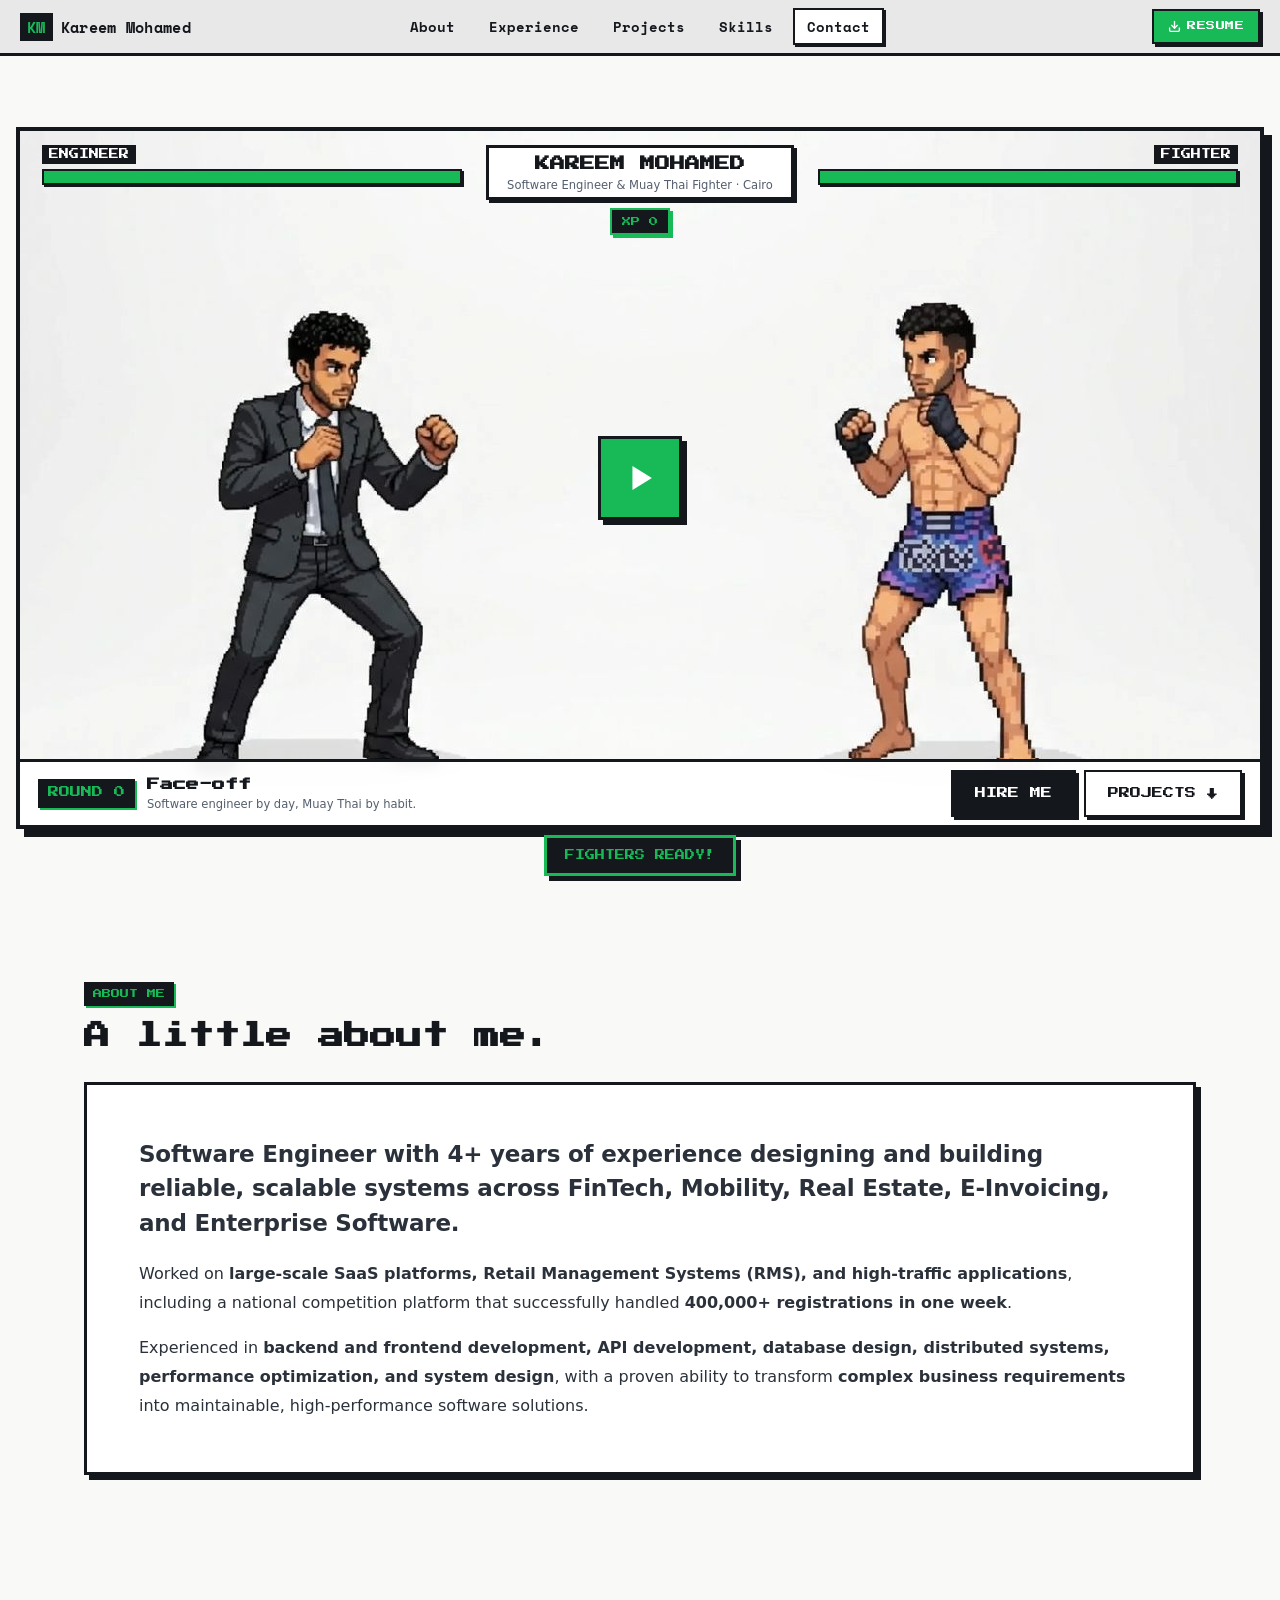
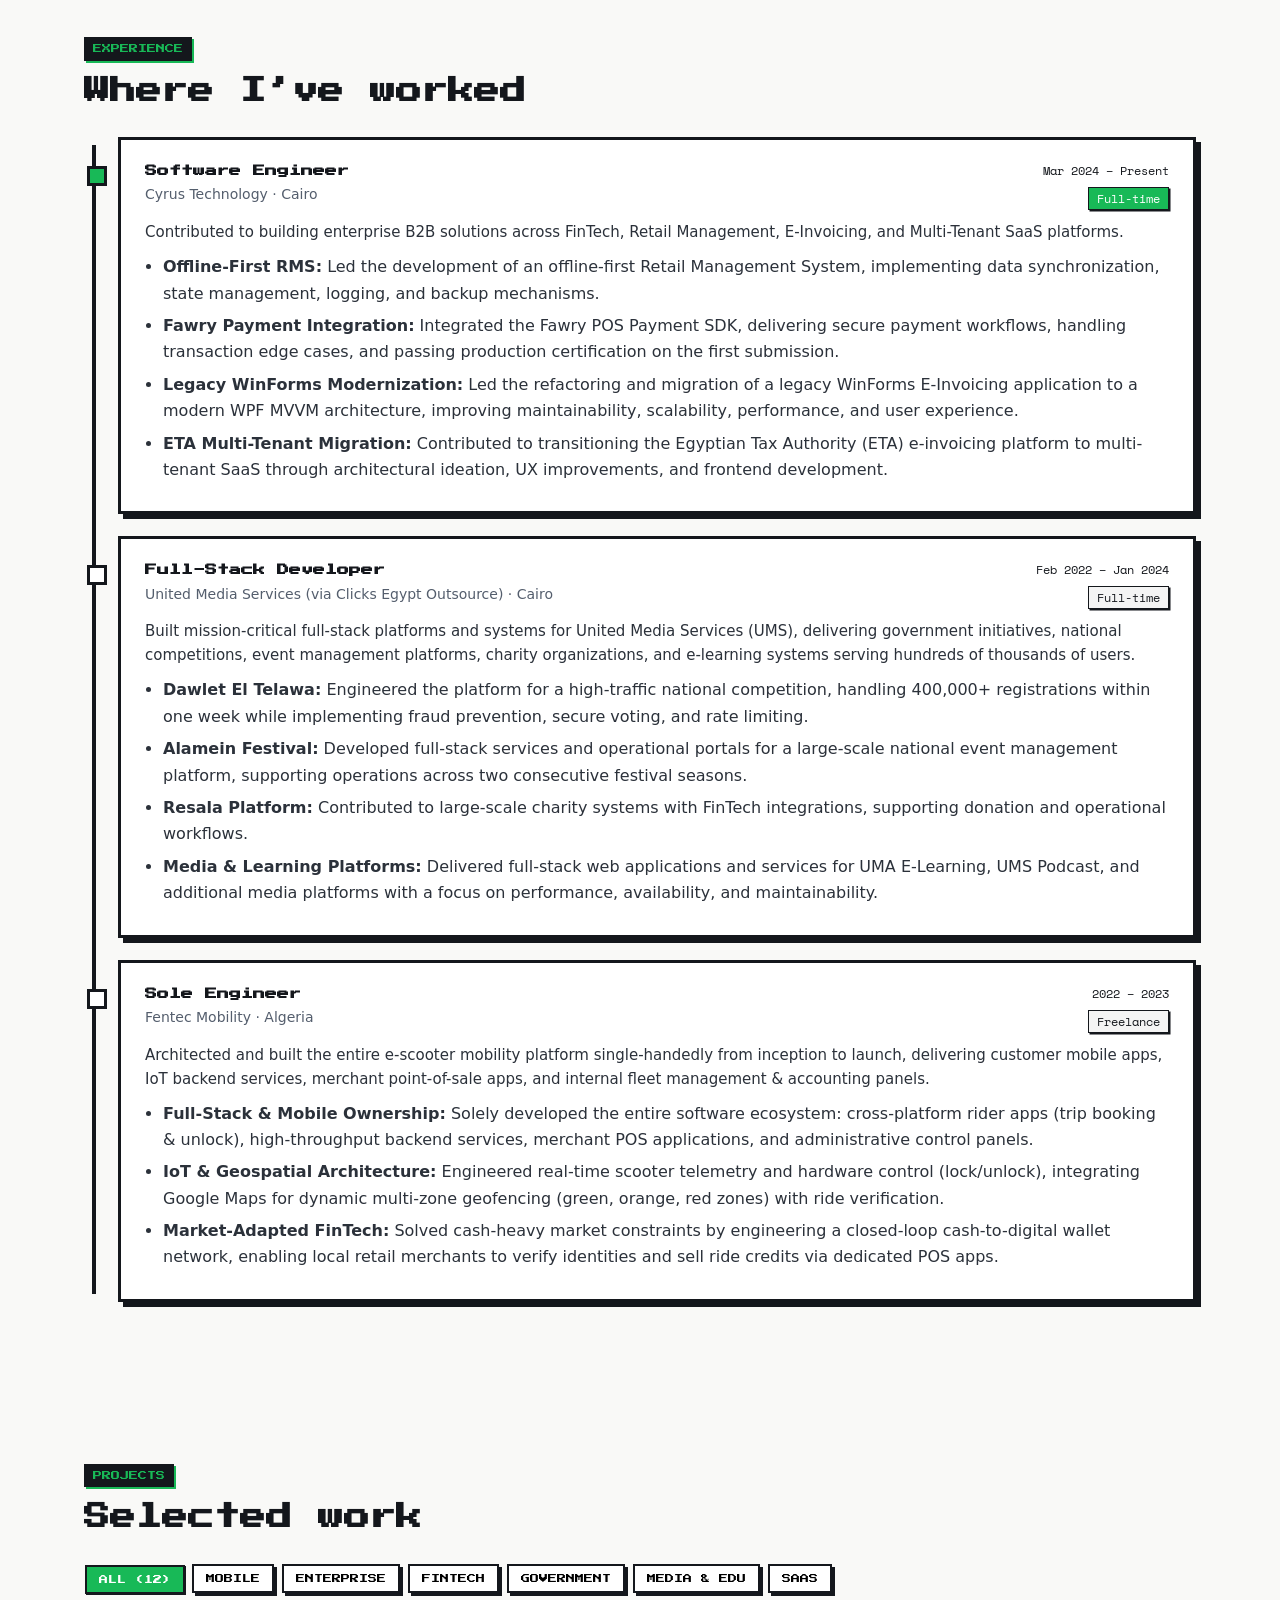
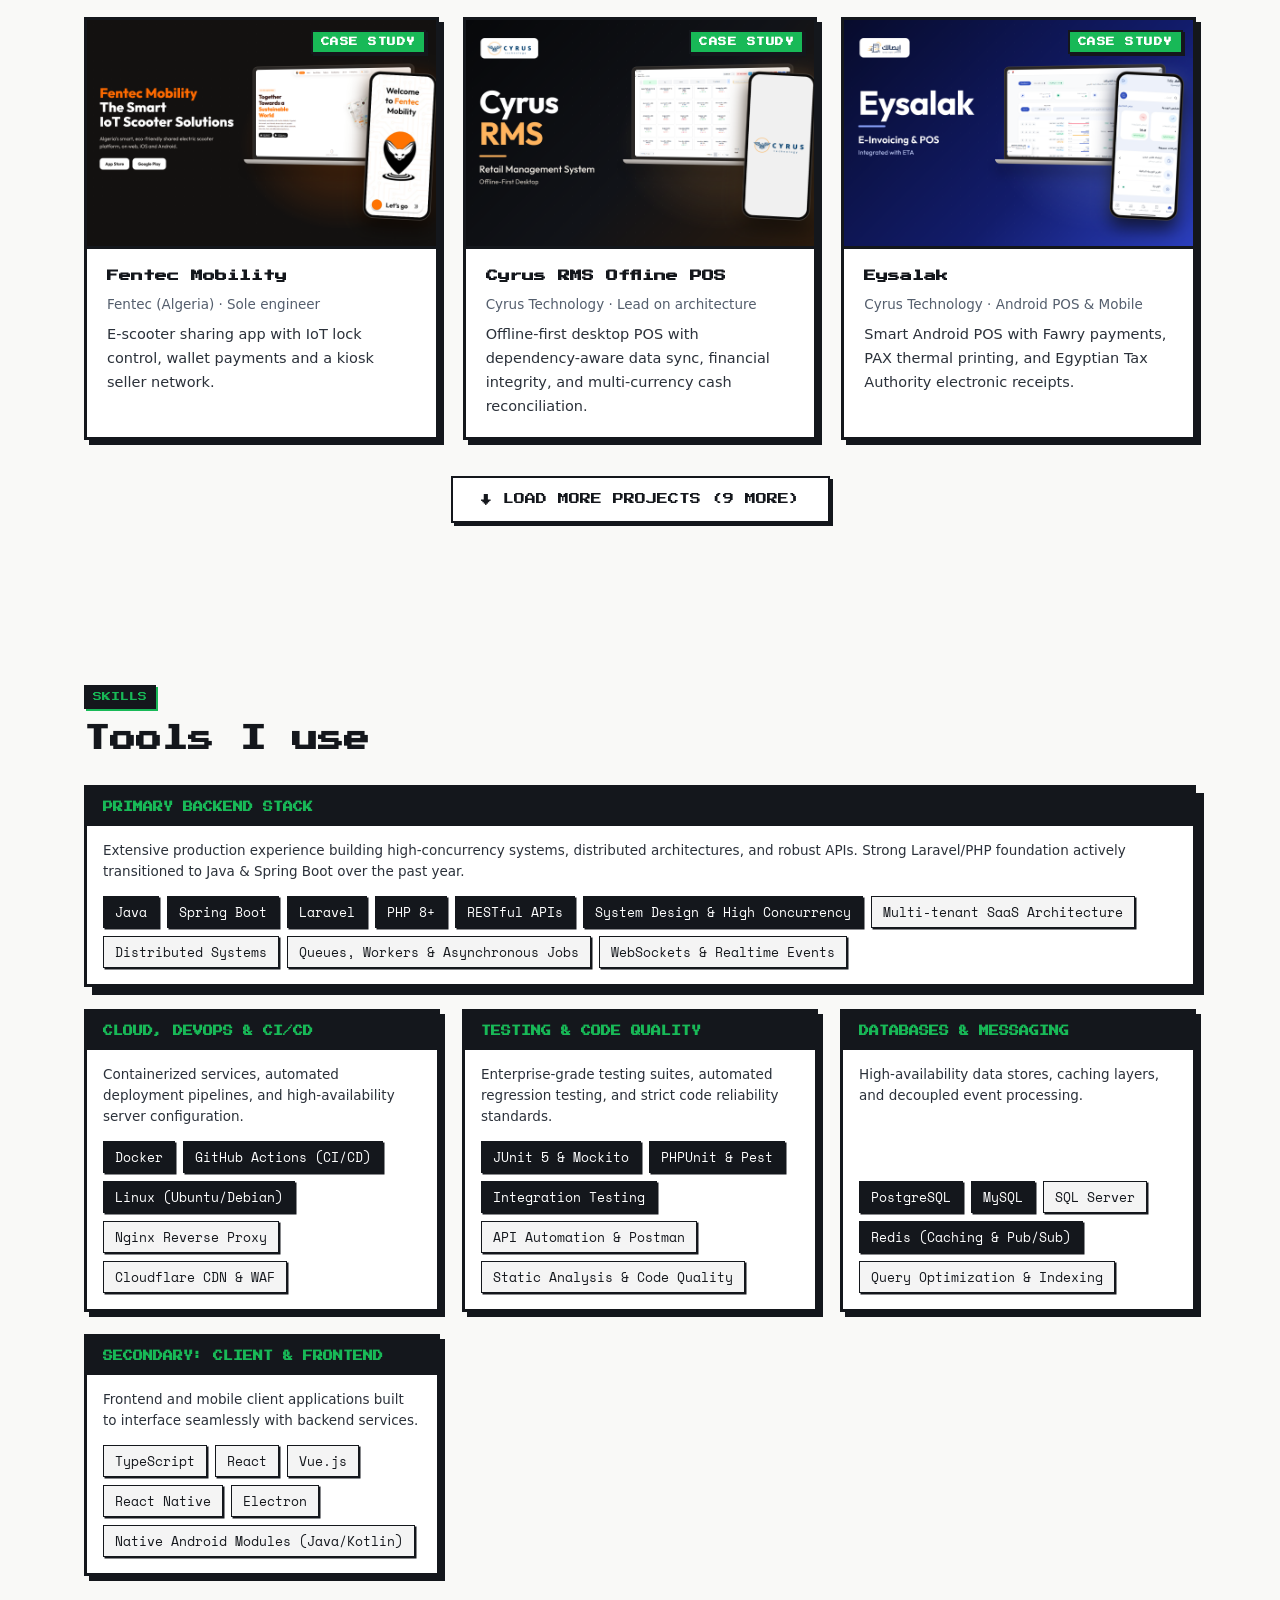
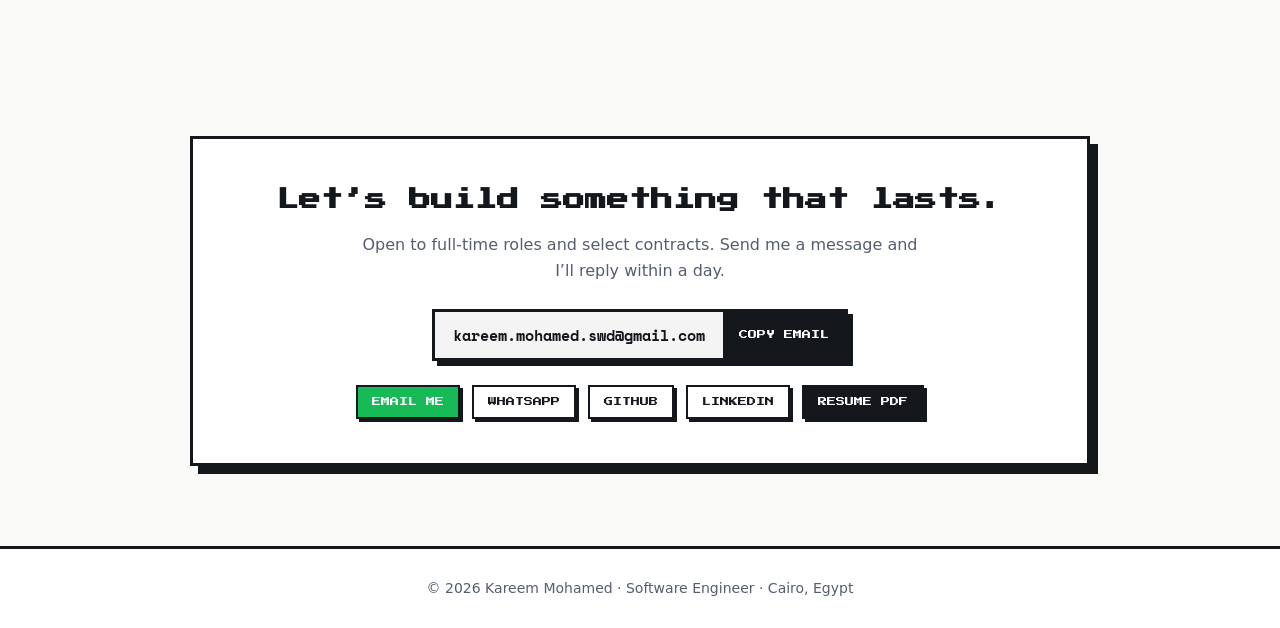
==== commit 242f2591: "[refactor] change about" ====
--- a/index.html
+++ b/index.html
@@ -14,7 +14,7 @@
 <link rel="preconnect" href="https://fonts.googleapis.com">
 <link rel="preconnect" href="https://fonts.gstatic.com" crossorigin>
 <link href="https://fonts.googleapis.com/css2?family=Press+Start+2P&family=Space+Mono:wght@400;700&display=swap" rel="stylesheet">
-<link rel="stylesheet" href="css/style.css">
+<link rel="stylesheet" href="css/style.css?v=1.0.0">
 </head>
 <body>
 
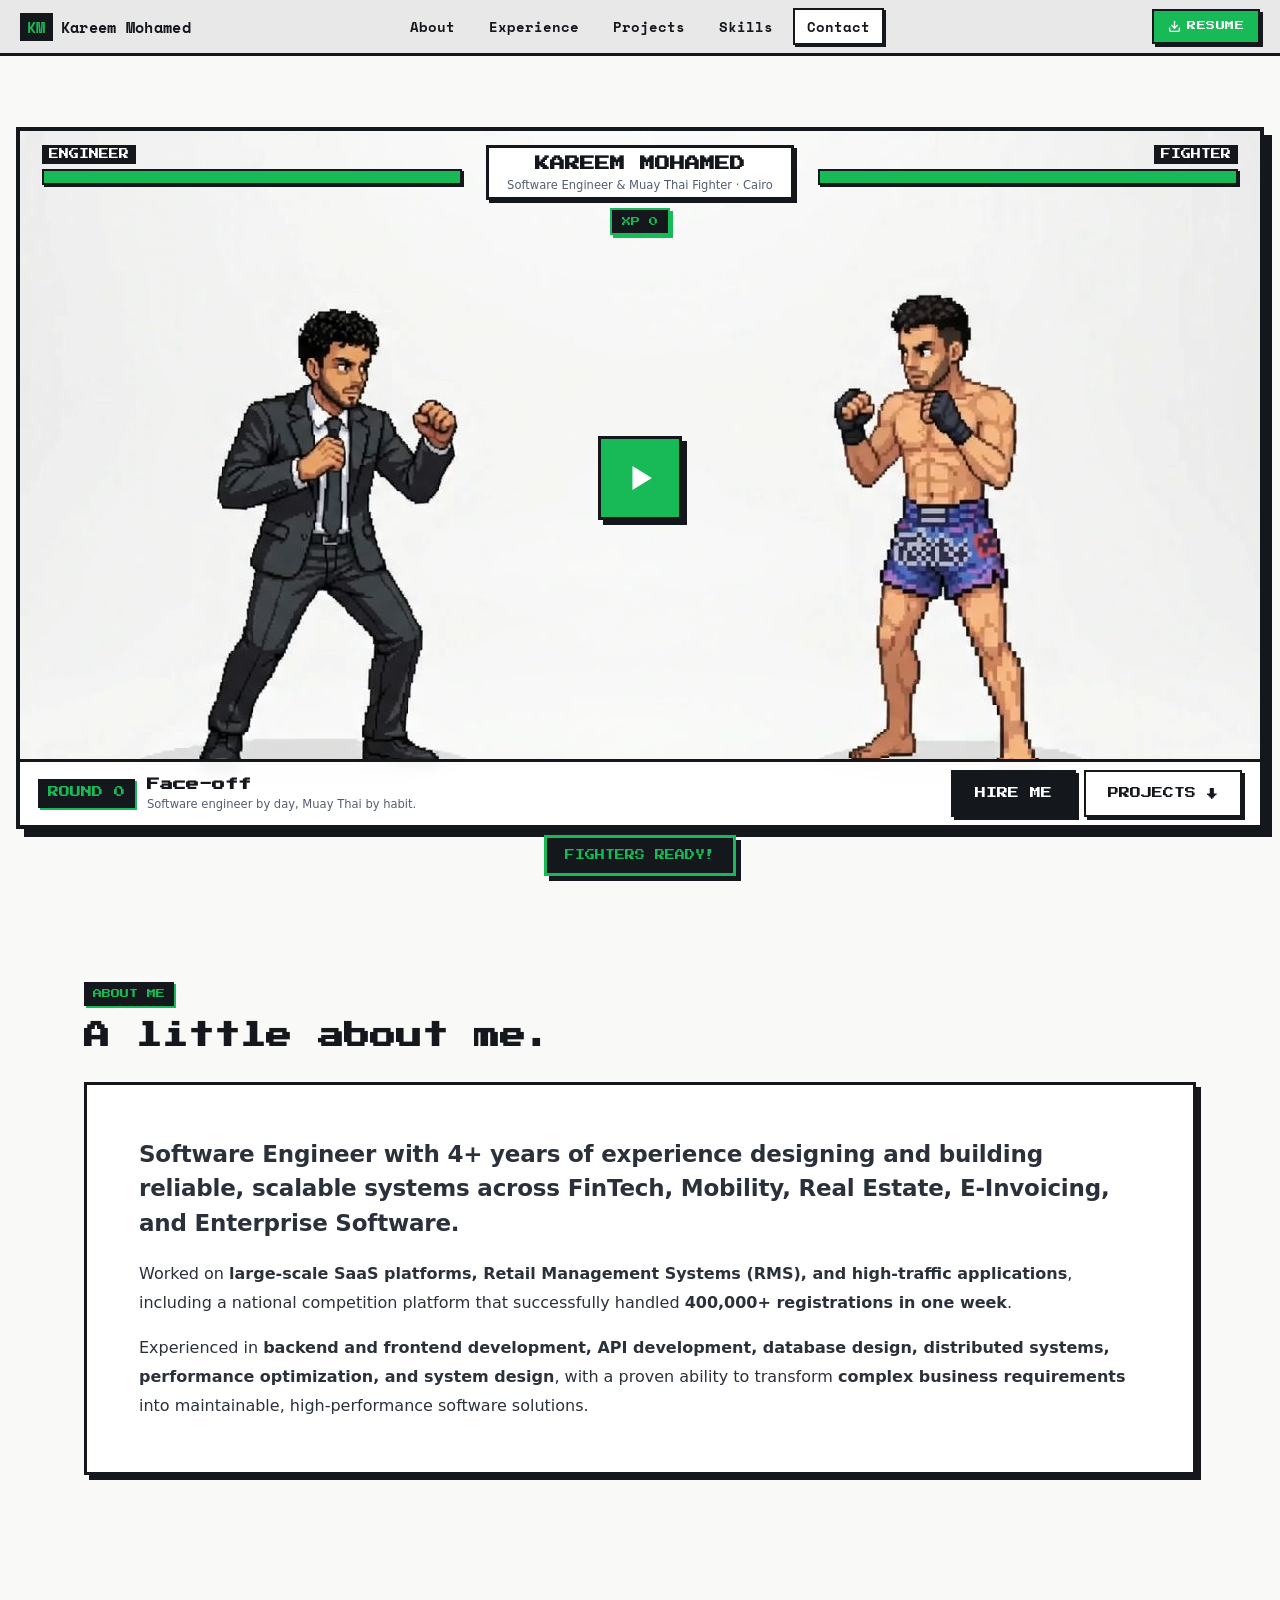
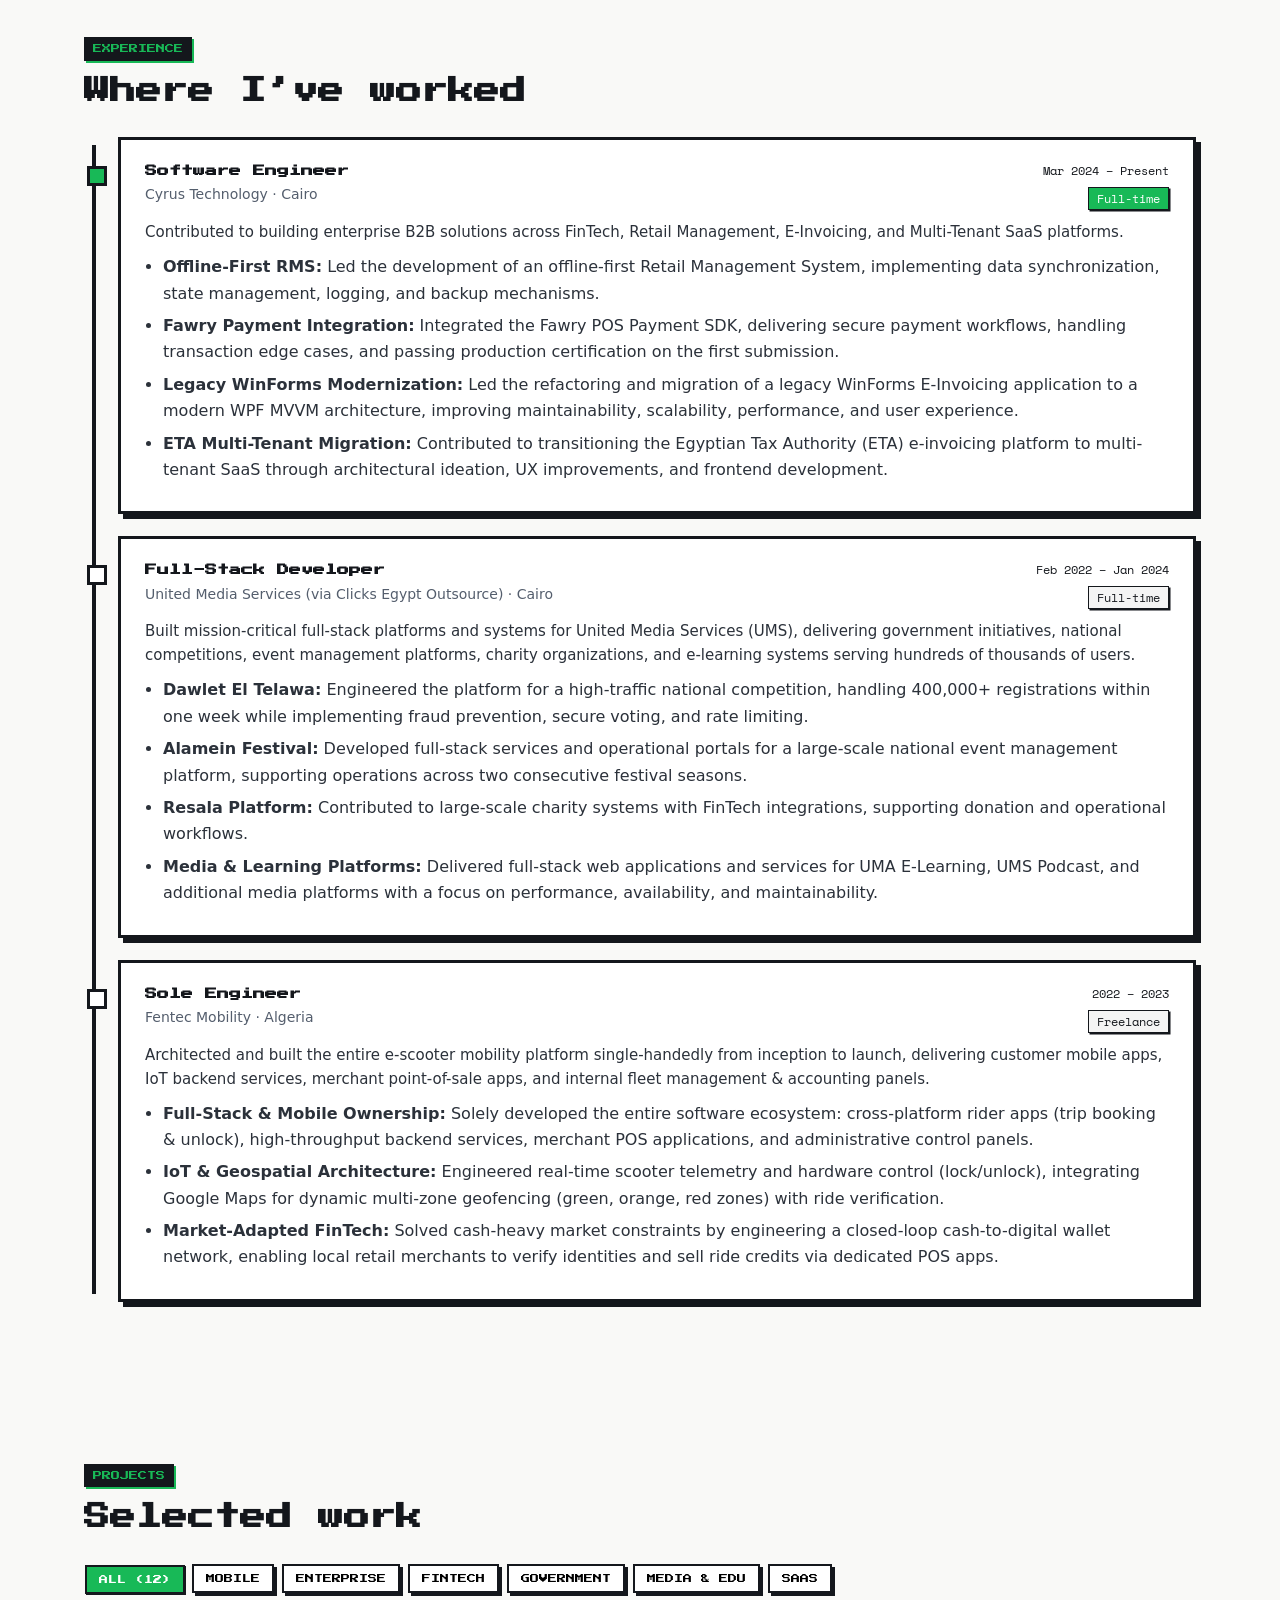
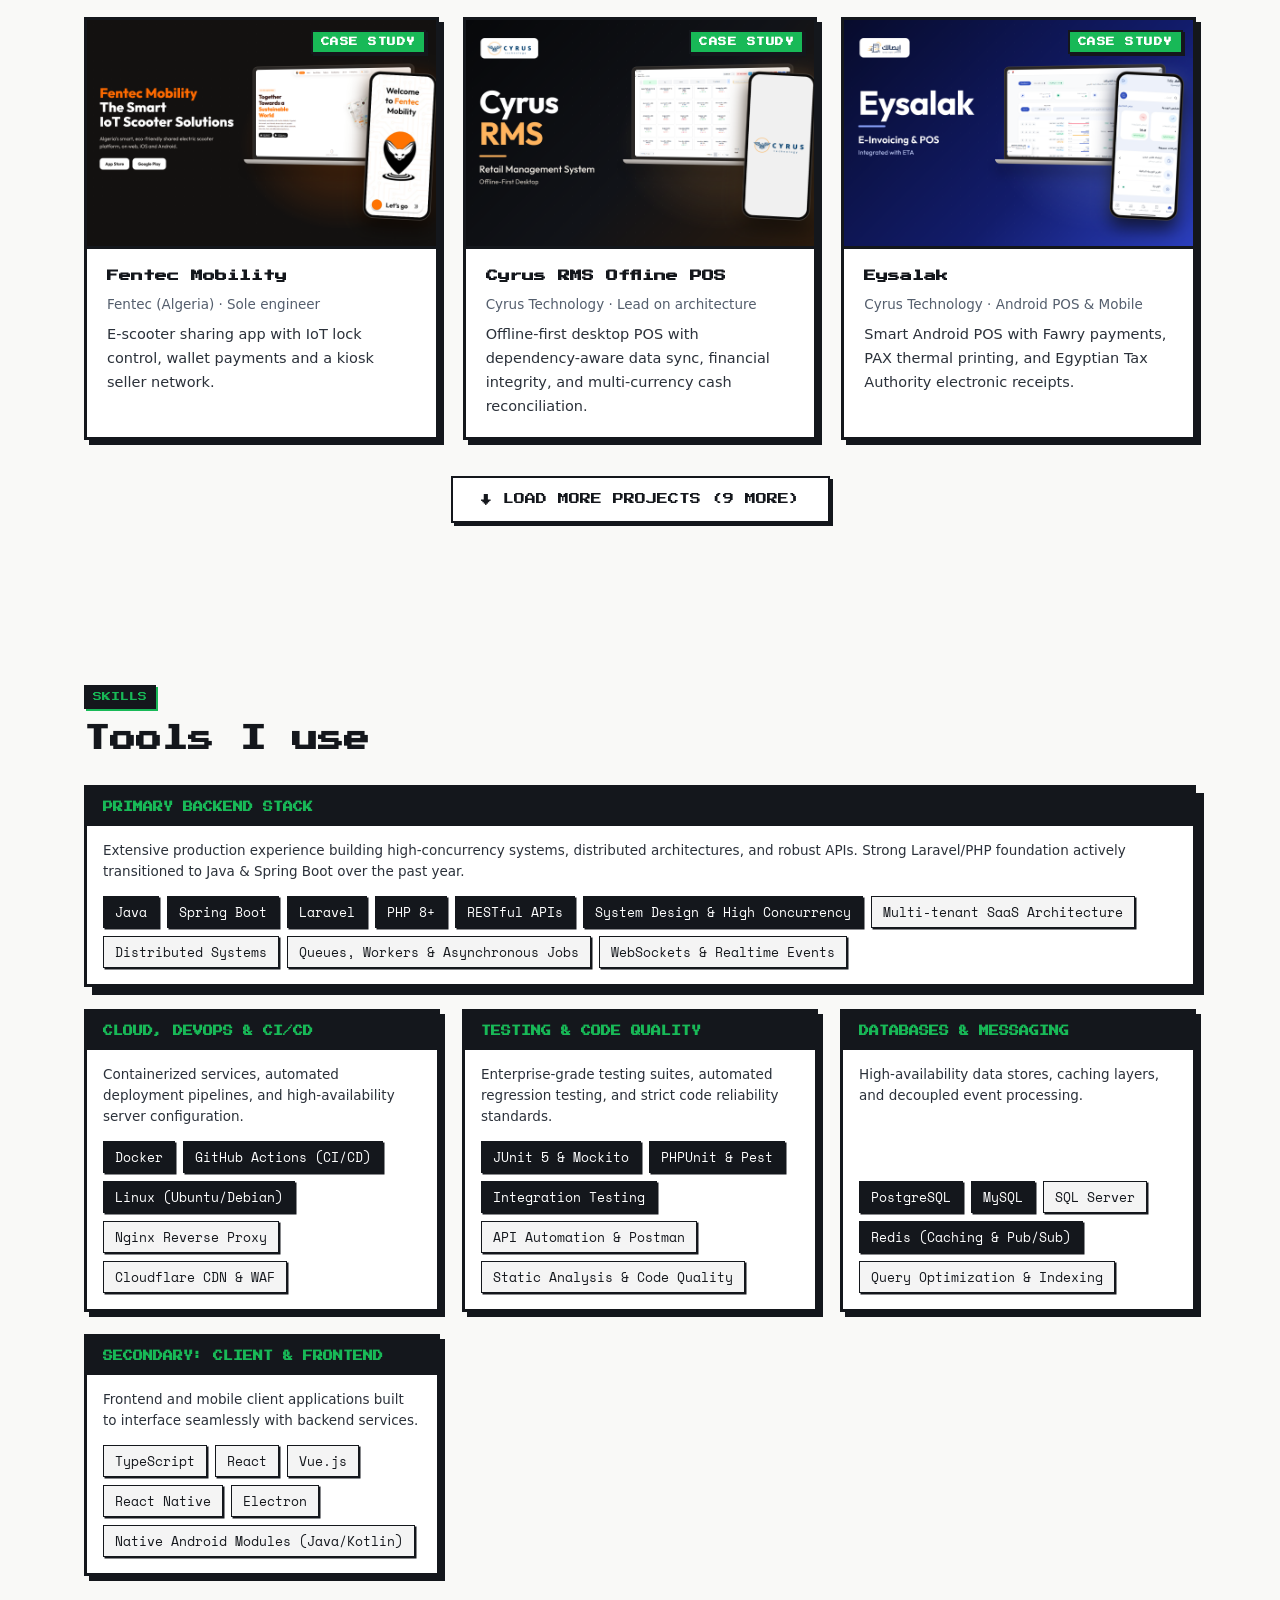
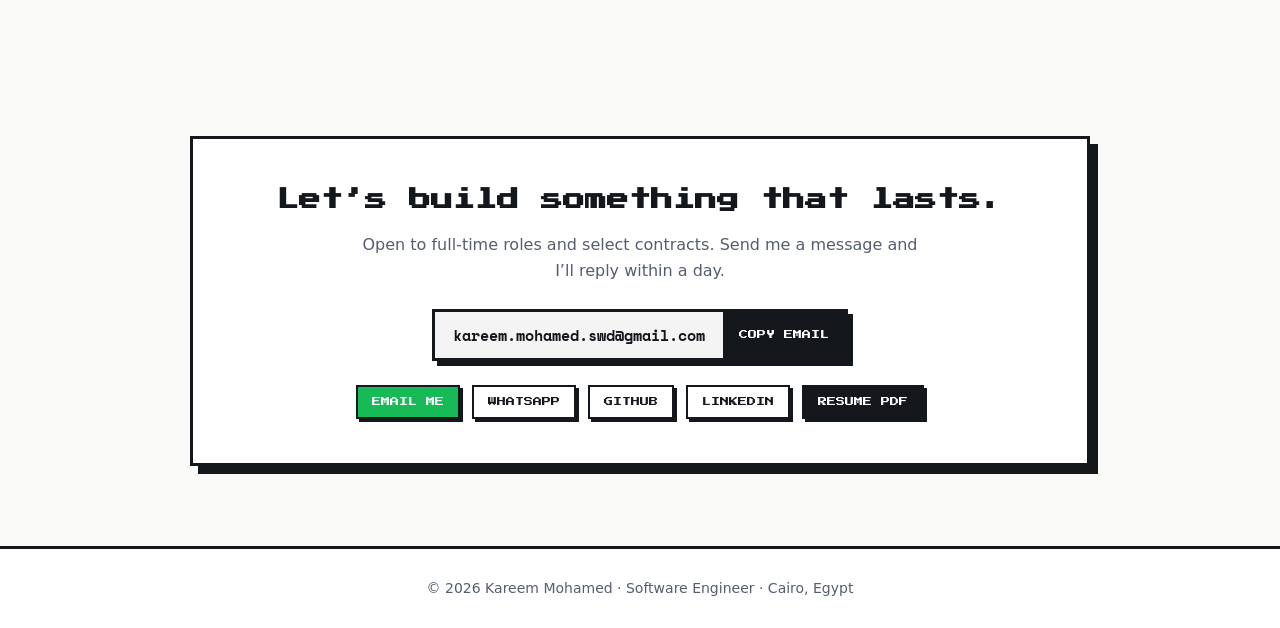
==== commit 5b664c59: "[refactor] change about" ====
--- a/index.html
+++ b/index.html
@@ -14,7 +14,7 @@
 <link rel="preconnect" href="https://fonts.googleapis.com">
 <link rel="preconnect" href="https://fonts.gstatic.com" crossorigin>
 <link href="https://fonts.googleapis.com/css2?family=Press+Start+2P&family=Space+Mono:wght@400;700&display=swap" rel="stylesheet">
-<link rel="stylesheet" href="css/style.css?v=1.0.0">
+<link rel="stylesheet" href="css/style.css?v=1.0.1">
 </head>
 <body>
 
@@ -130,6 +130,6 @@
   </div>
 </div>
 
-<script src="js/script.js"></script>
+<script src="js/script.js?v=1.0.1"></script>
 </body>
 </html>
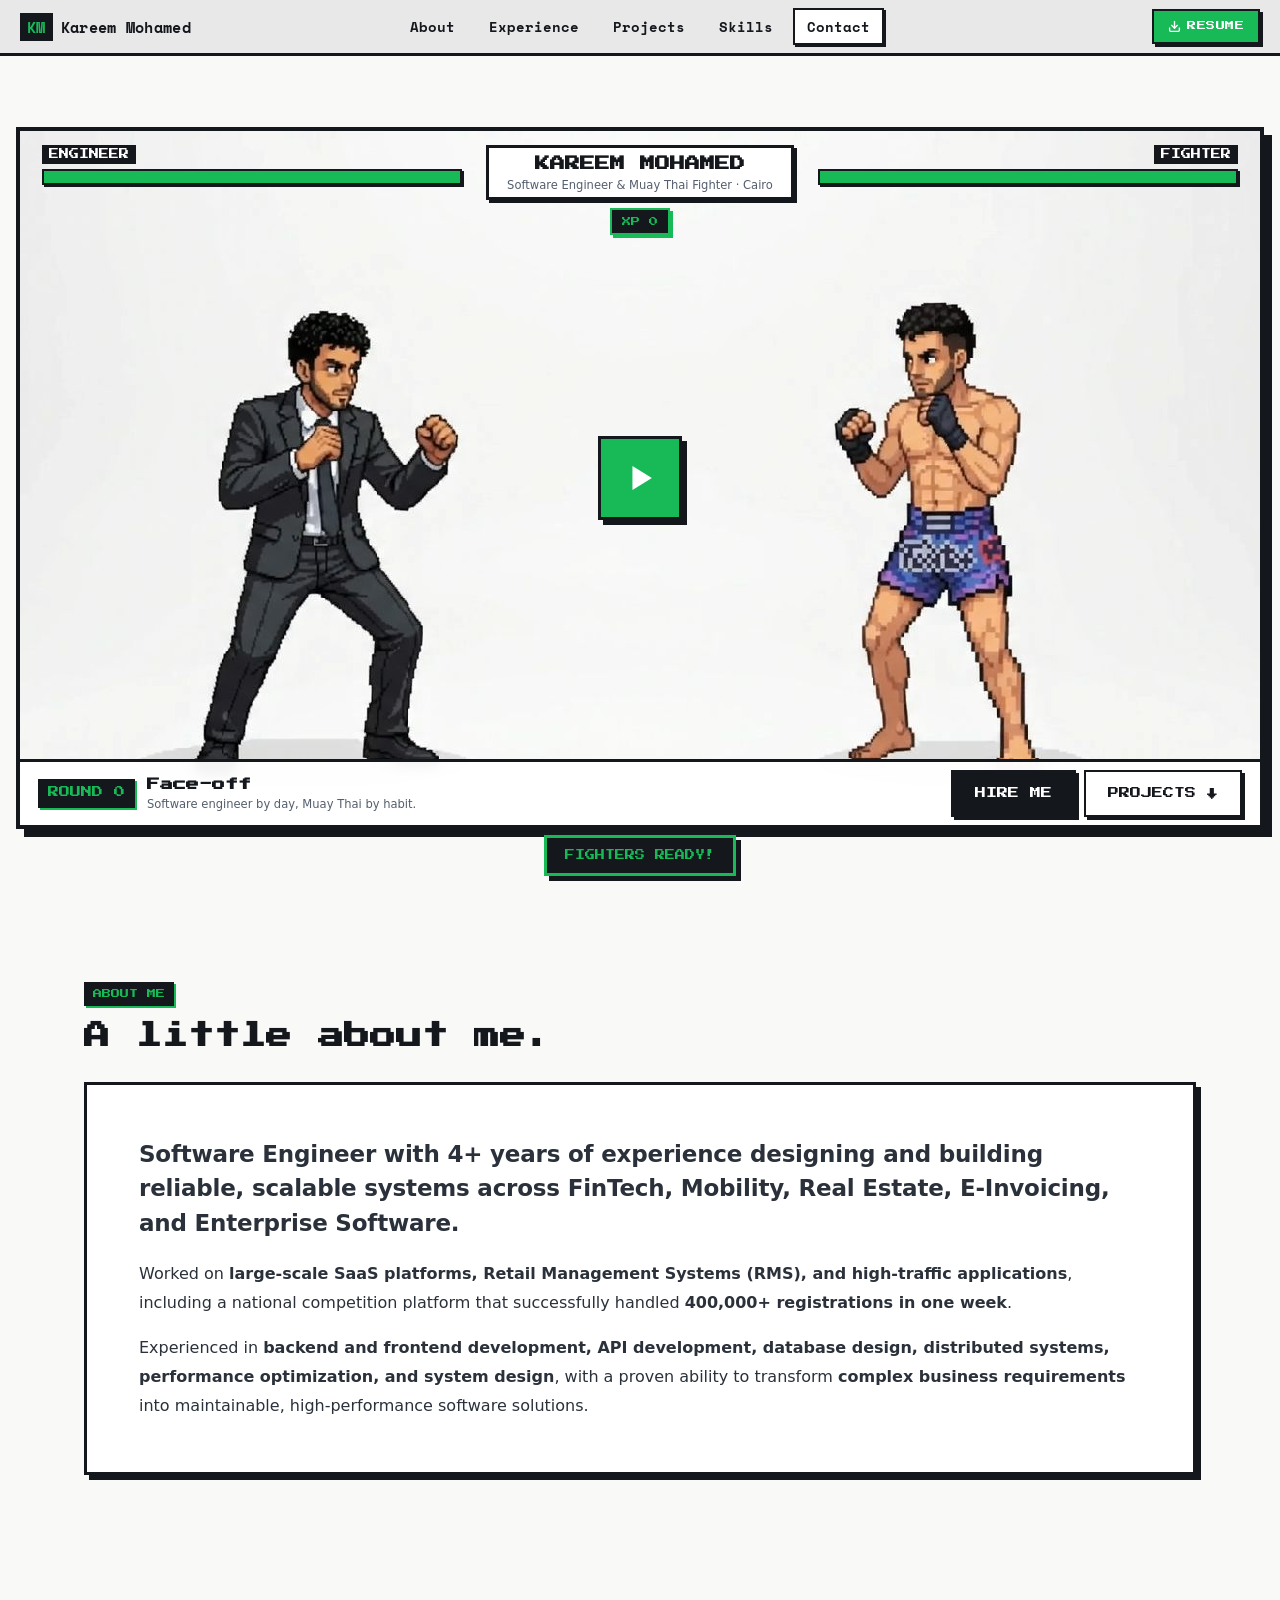
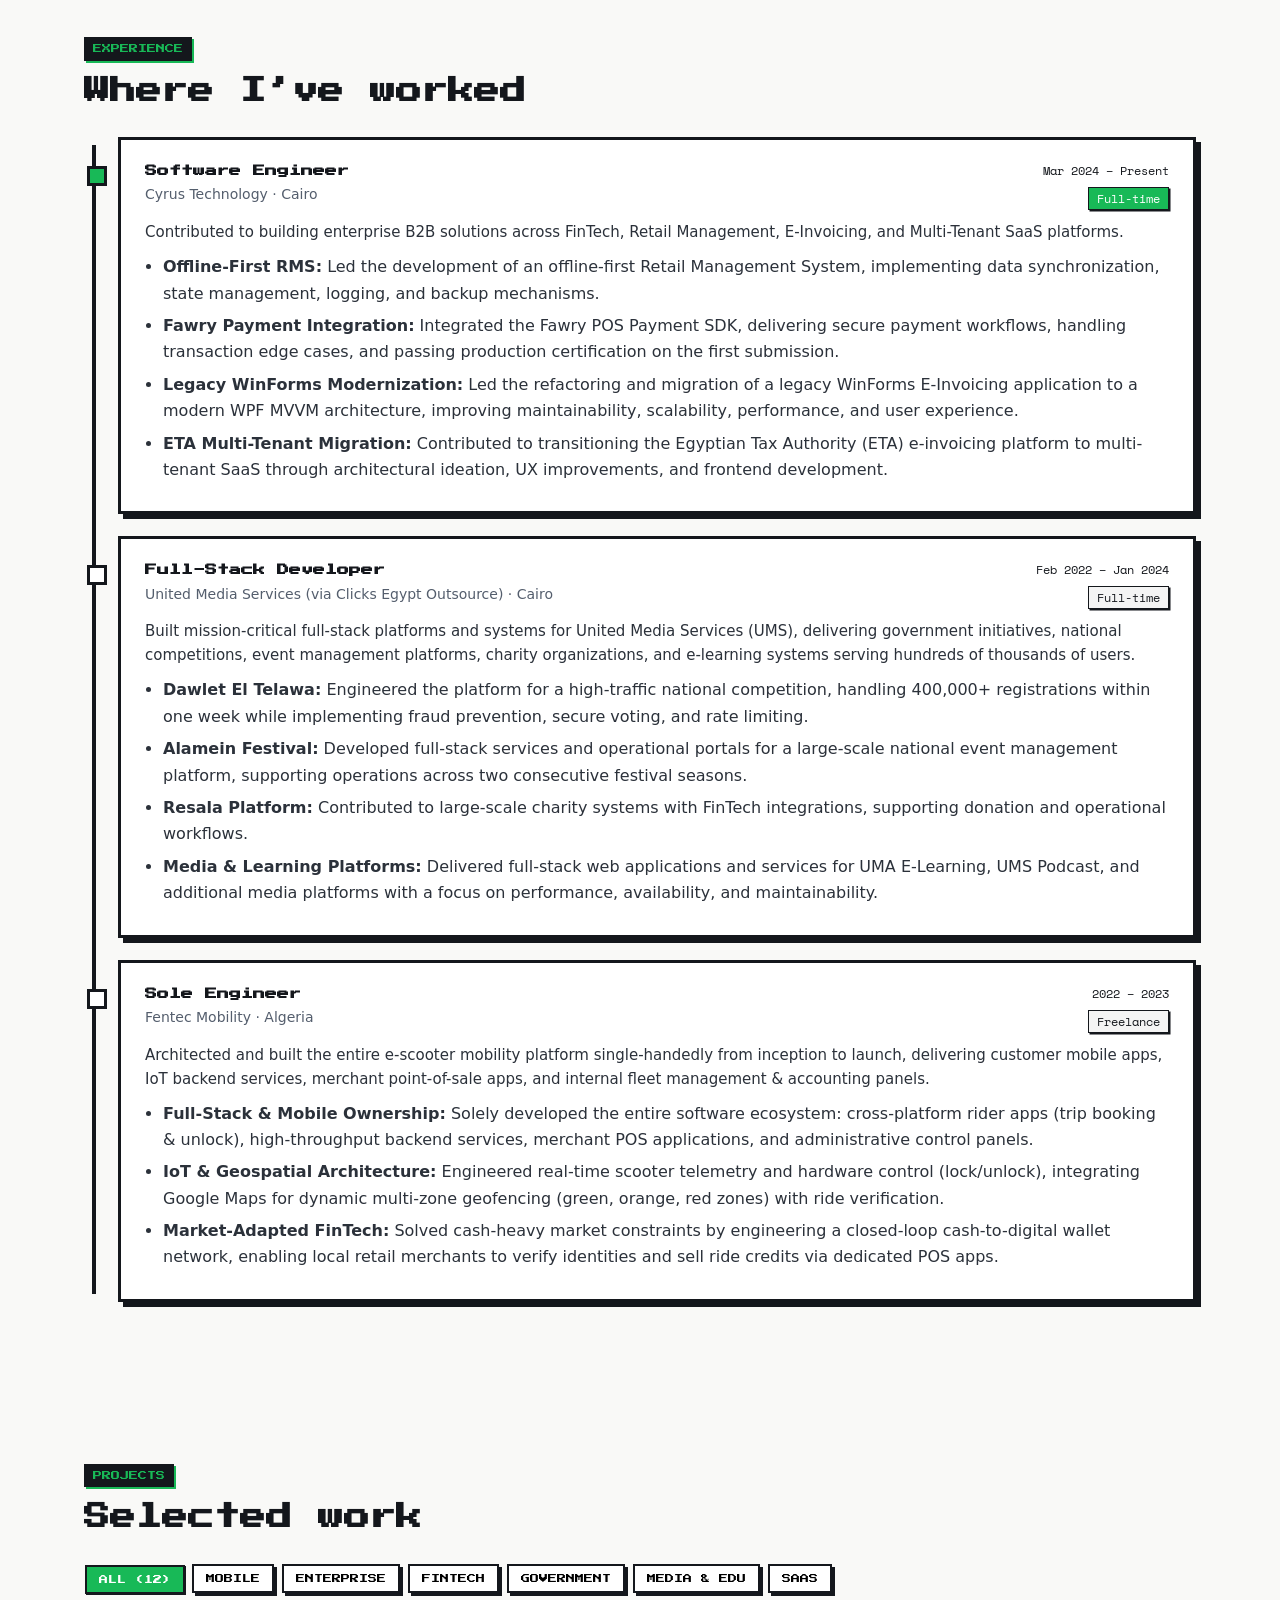
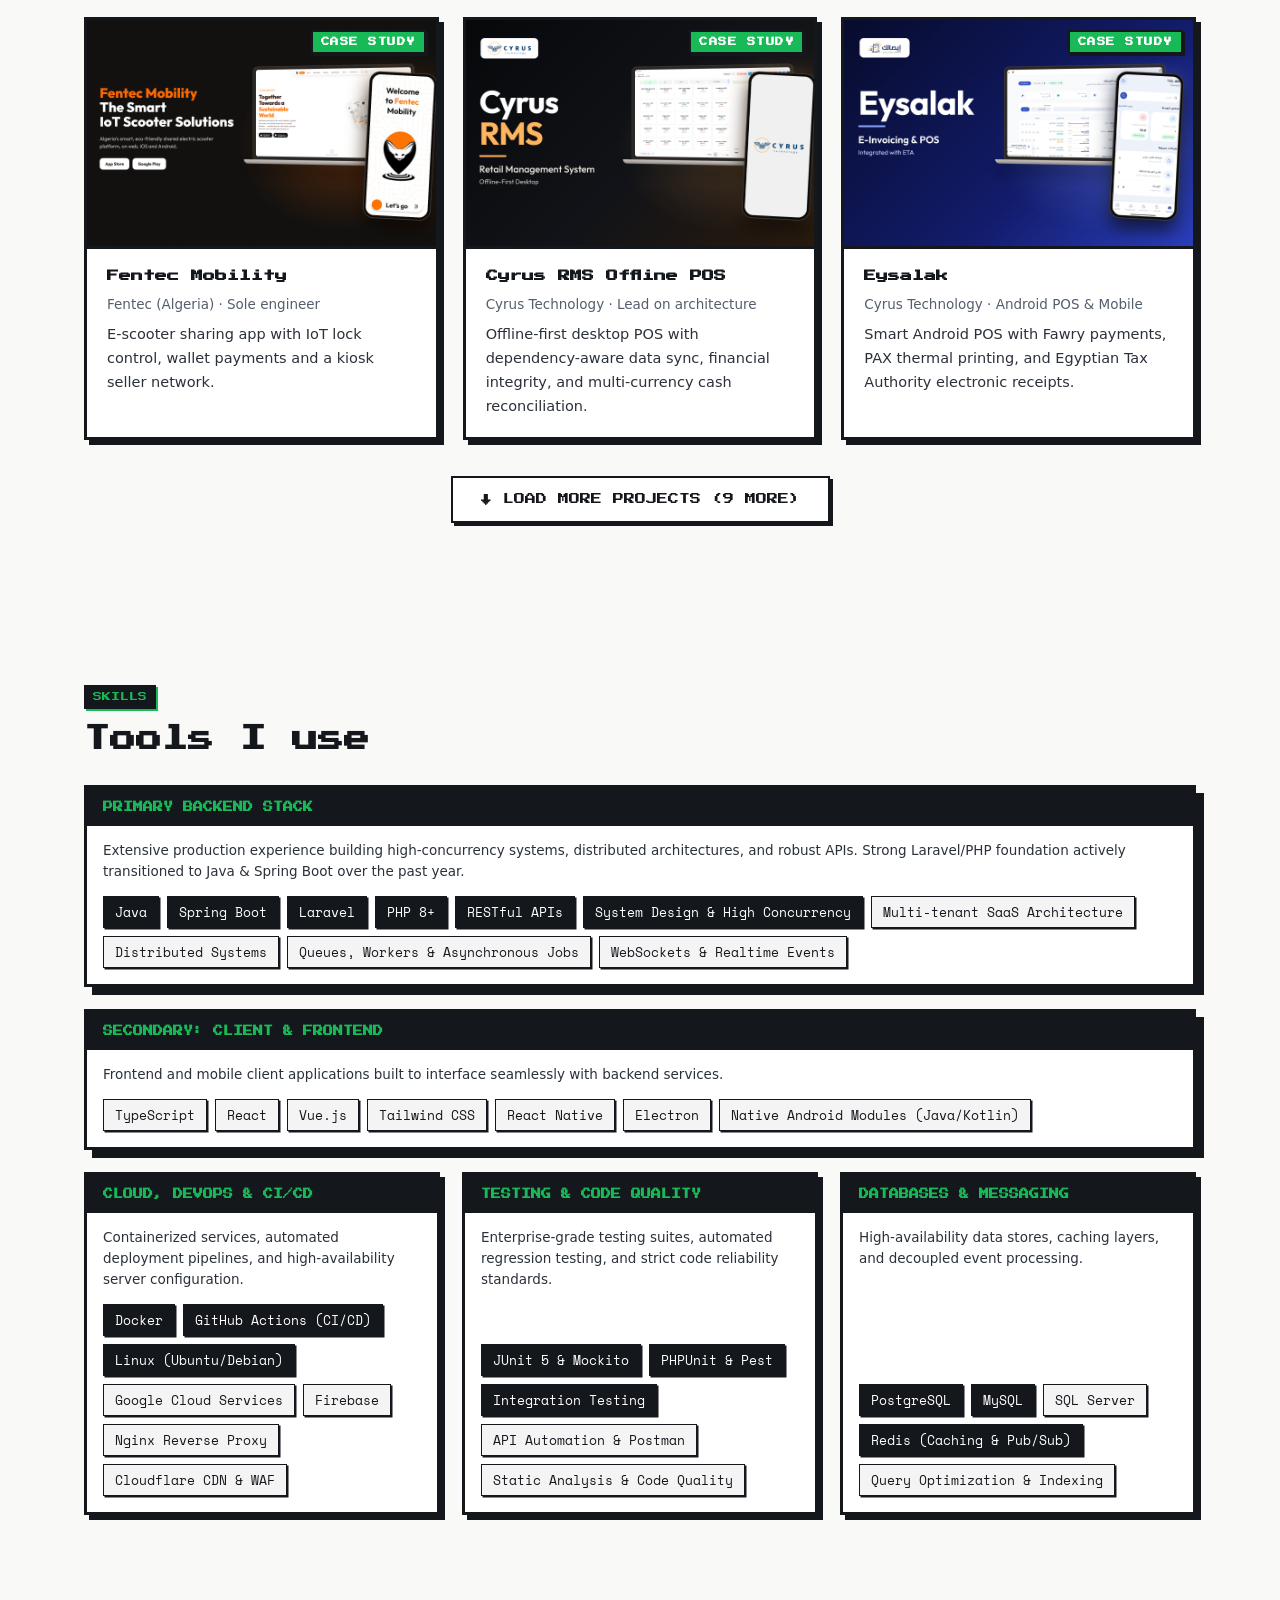
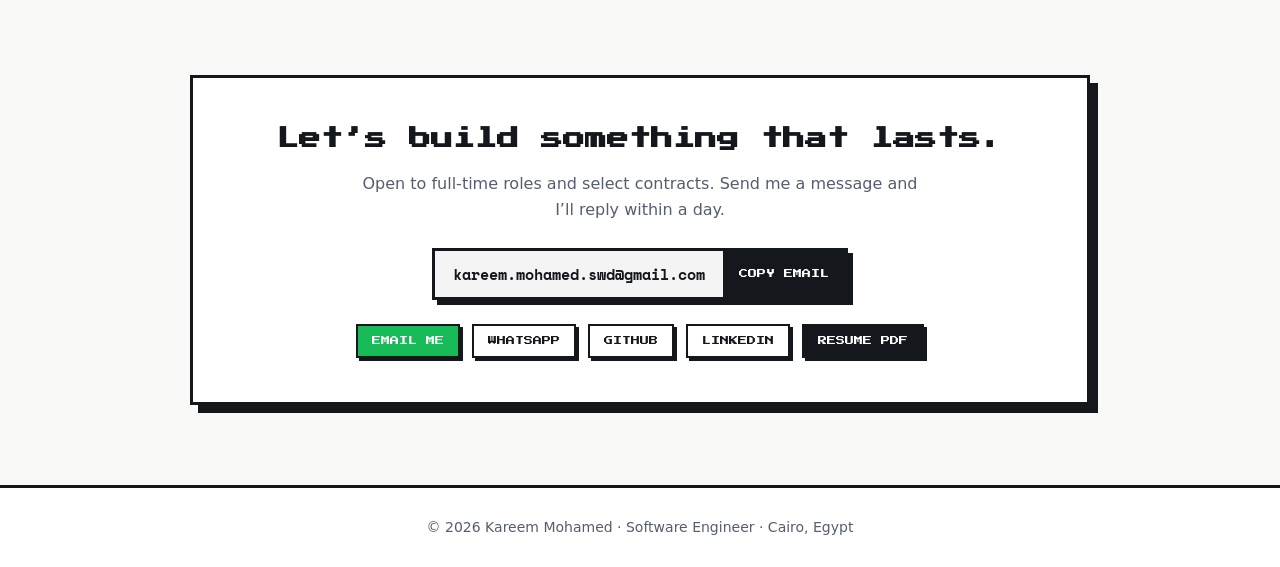
==== commit 6c846add: "[refactor] change about" ====
--- a/index.html
+++ b/index.html
@@ -14,7 +14,7 @@
 <link rel="preconnect" href="https://fonts.googleapis.com">
 <link rel="preconnect" href="https://fonts.gstatic.com" crossorigin>
 <link href="https://fonts.googleapis.com/css2?family=Press+Start+2P&family=Space+Mono:wght@400;700&display=swap" rel="stylesheet">
-<link rel="stylesheet" href="css/style.css?v=1.0.1">
+<link rel="stylesheet" href="css/style.css?v=1.0.3">
 </head>
 <body>
 
@@ -130,6 +130,6 @@
   </div>
 </div>
 
-<script src="js/script.js?v=1.0.1"></script>
+<script src="js/script.js?v=1.0.3"></script>
 </body>
 </html>
--- a/css/style.css
+++ b/css/style.css
@@ -1127,12 +1127,14 @@
   box-shadow: var(--sl);
 }
 
-.cart-head {
+.cart-head,
+.cart > h3 {
   background: var(--ink);
   padding: 12px 16px;
 }
 
-.cart-head h3 {
+.cart-head h3,
+.cart > h3 {
   margin: 0;
   background: transparent;
   padding: 0;
@@ -1149,7 +1151,8 @@
   padding: 14px 16px 2px;
 }
 
-.cart-chips {
+.cart-chips,
+.cart > div:not(.cart-head) {
   padding: 12px 16px 16px;
   display: flex;
   flex-wrap: wrap;
@@ -1736,11 +1739,13 @@
   .cart {
     border-width: 2.5px;
   }
+  .cart-head,
   .cart h3 {
     padding: 8px 12px;
     font-size: 8px;
   }
-  .cart div {
+  .cart-chips,
+  .cart div:not(.cart-head) {
     padding: 10px 12px;
     gap: 6px;
   }
